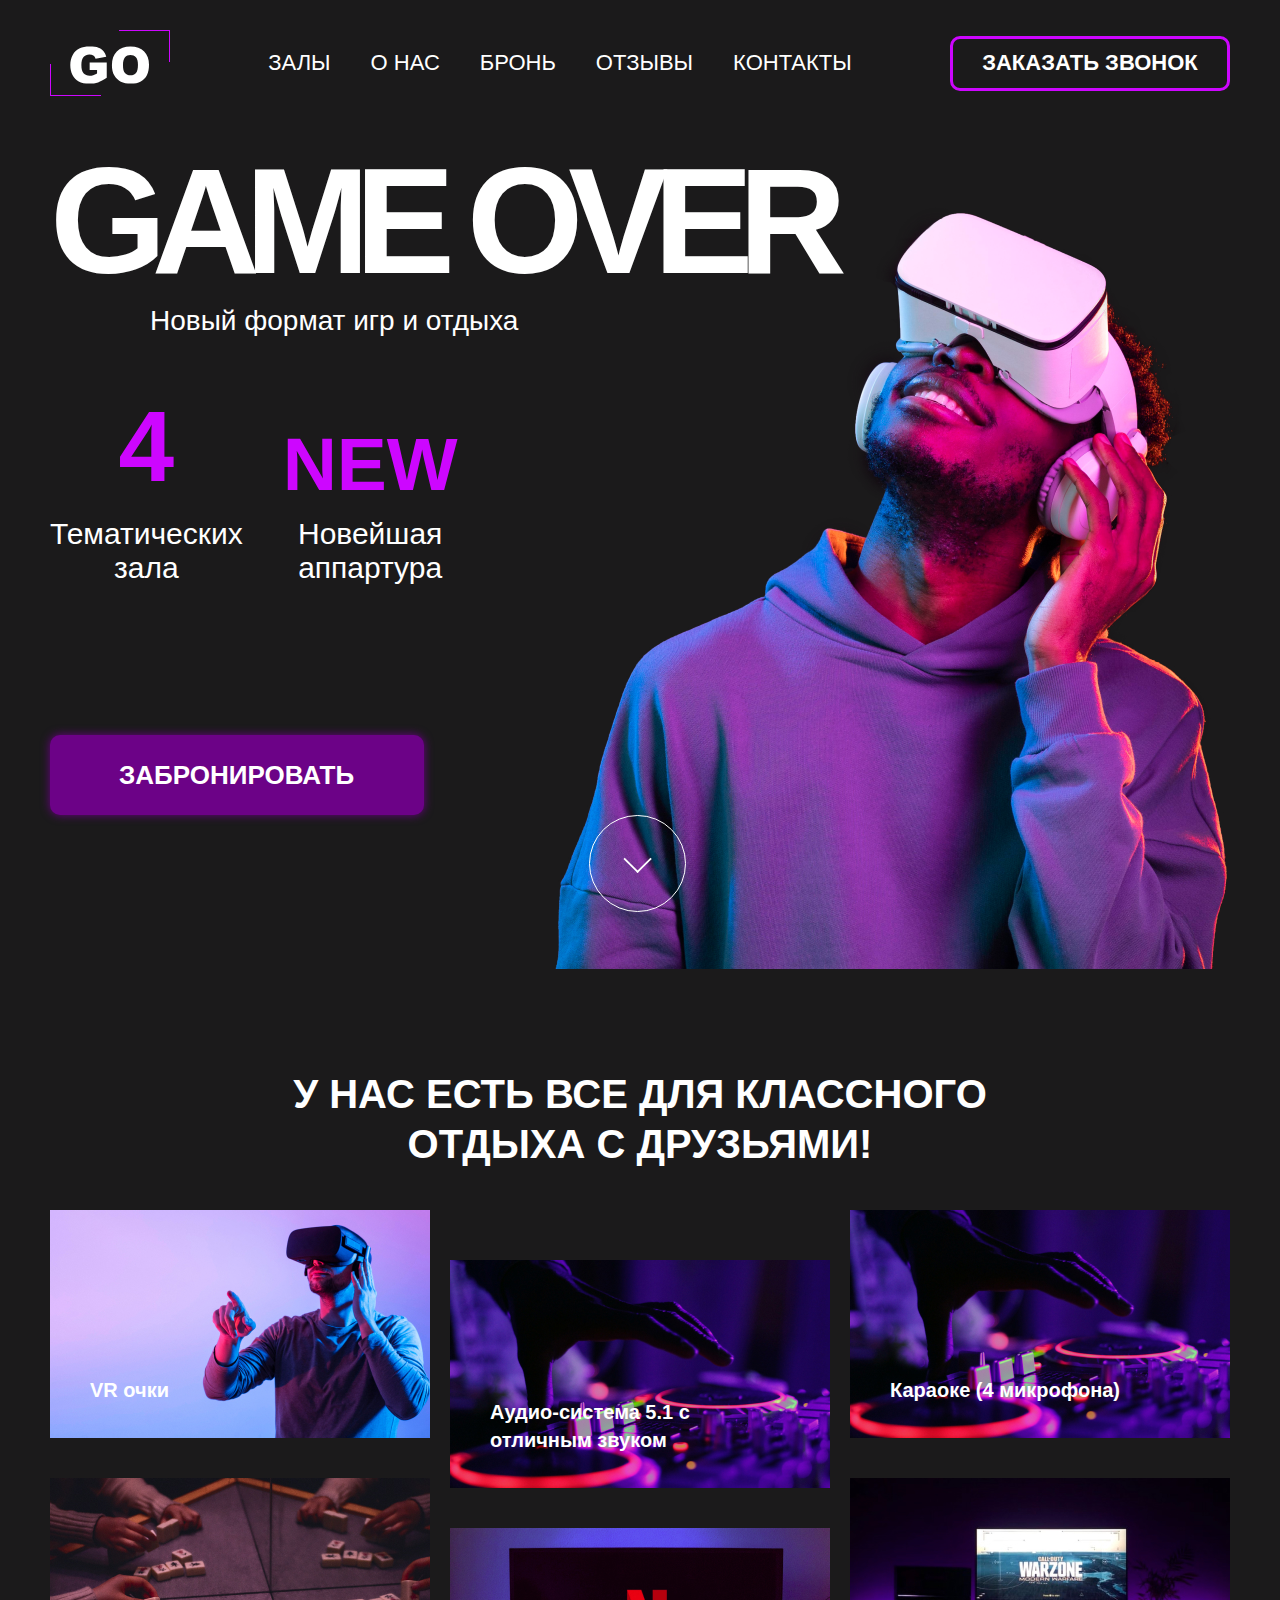
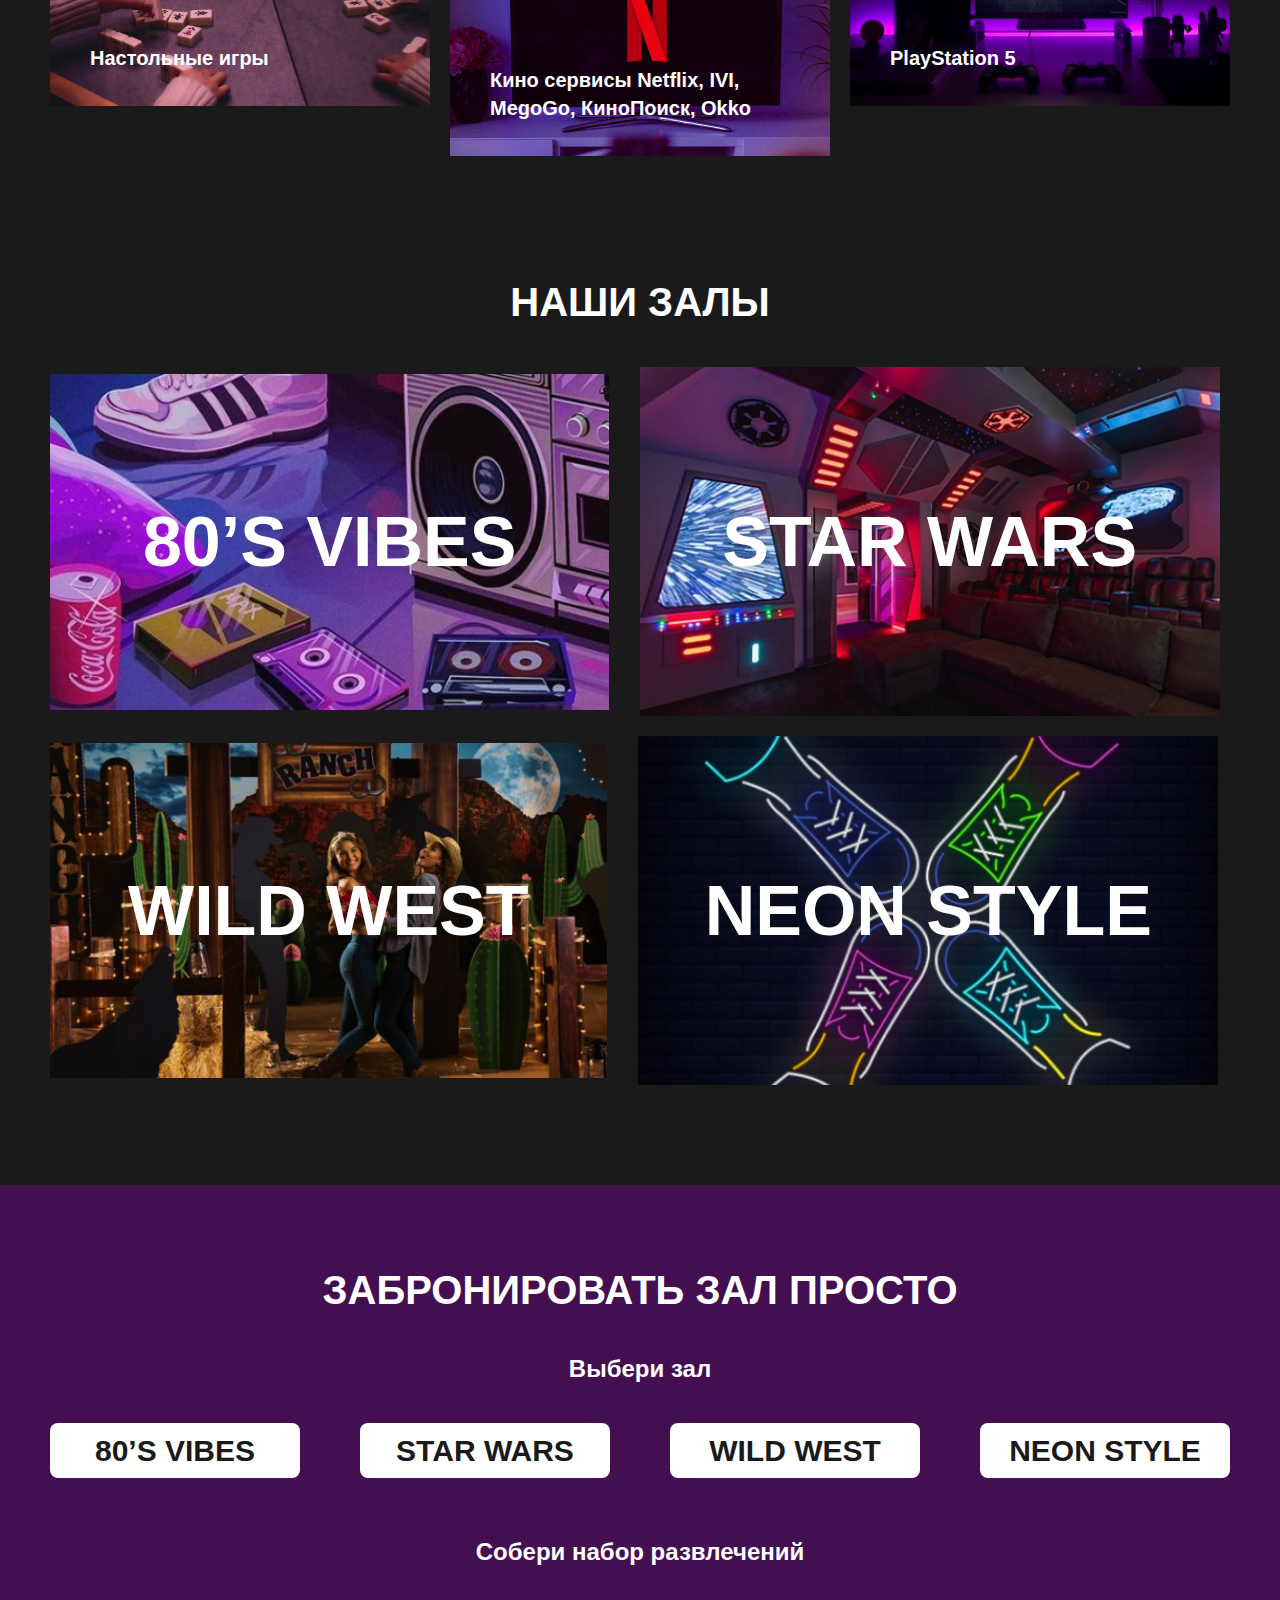
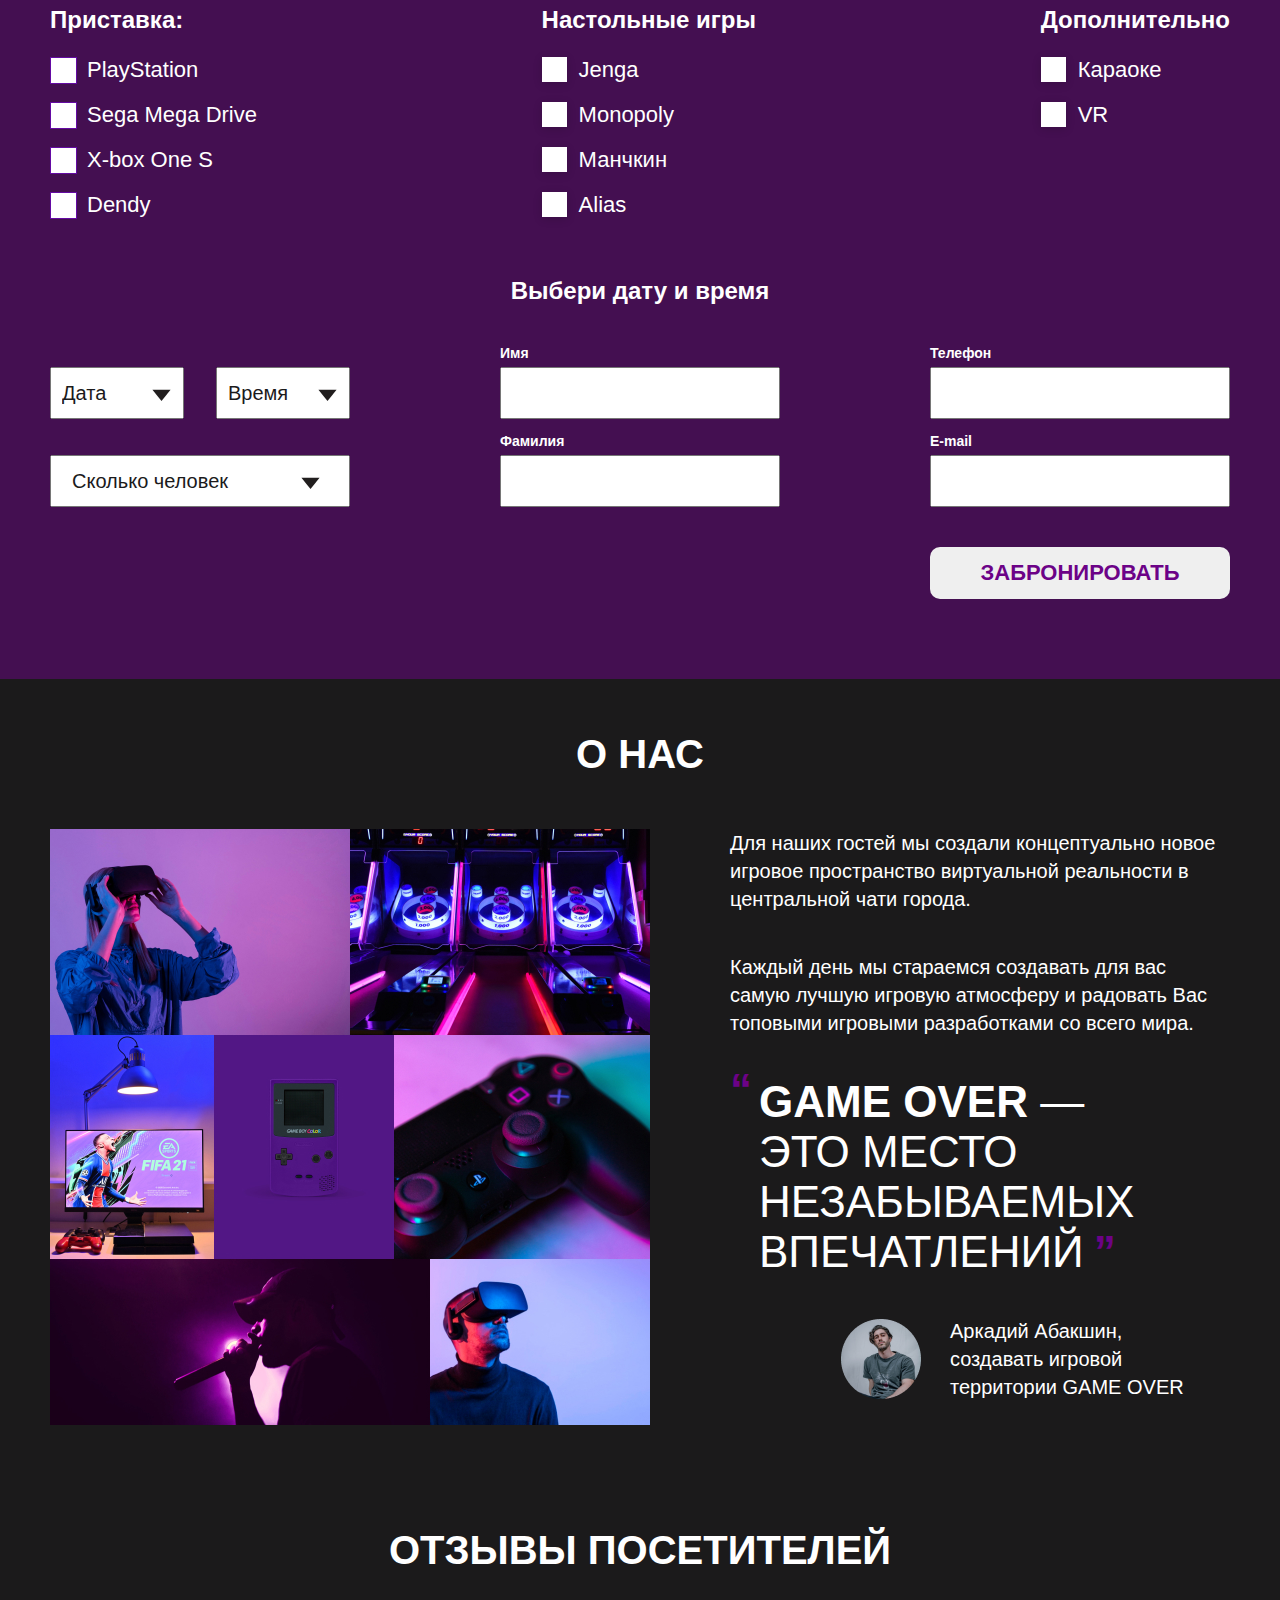
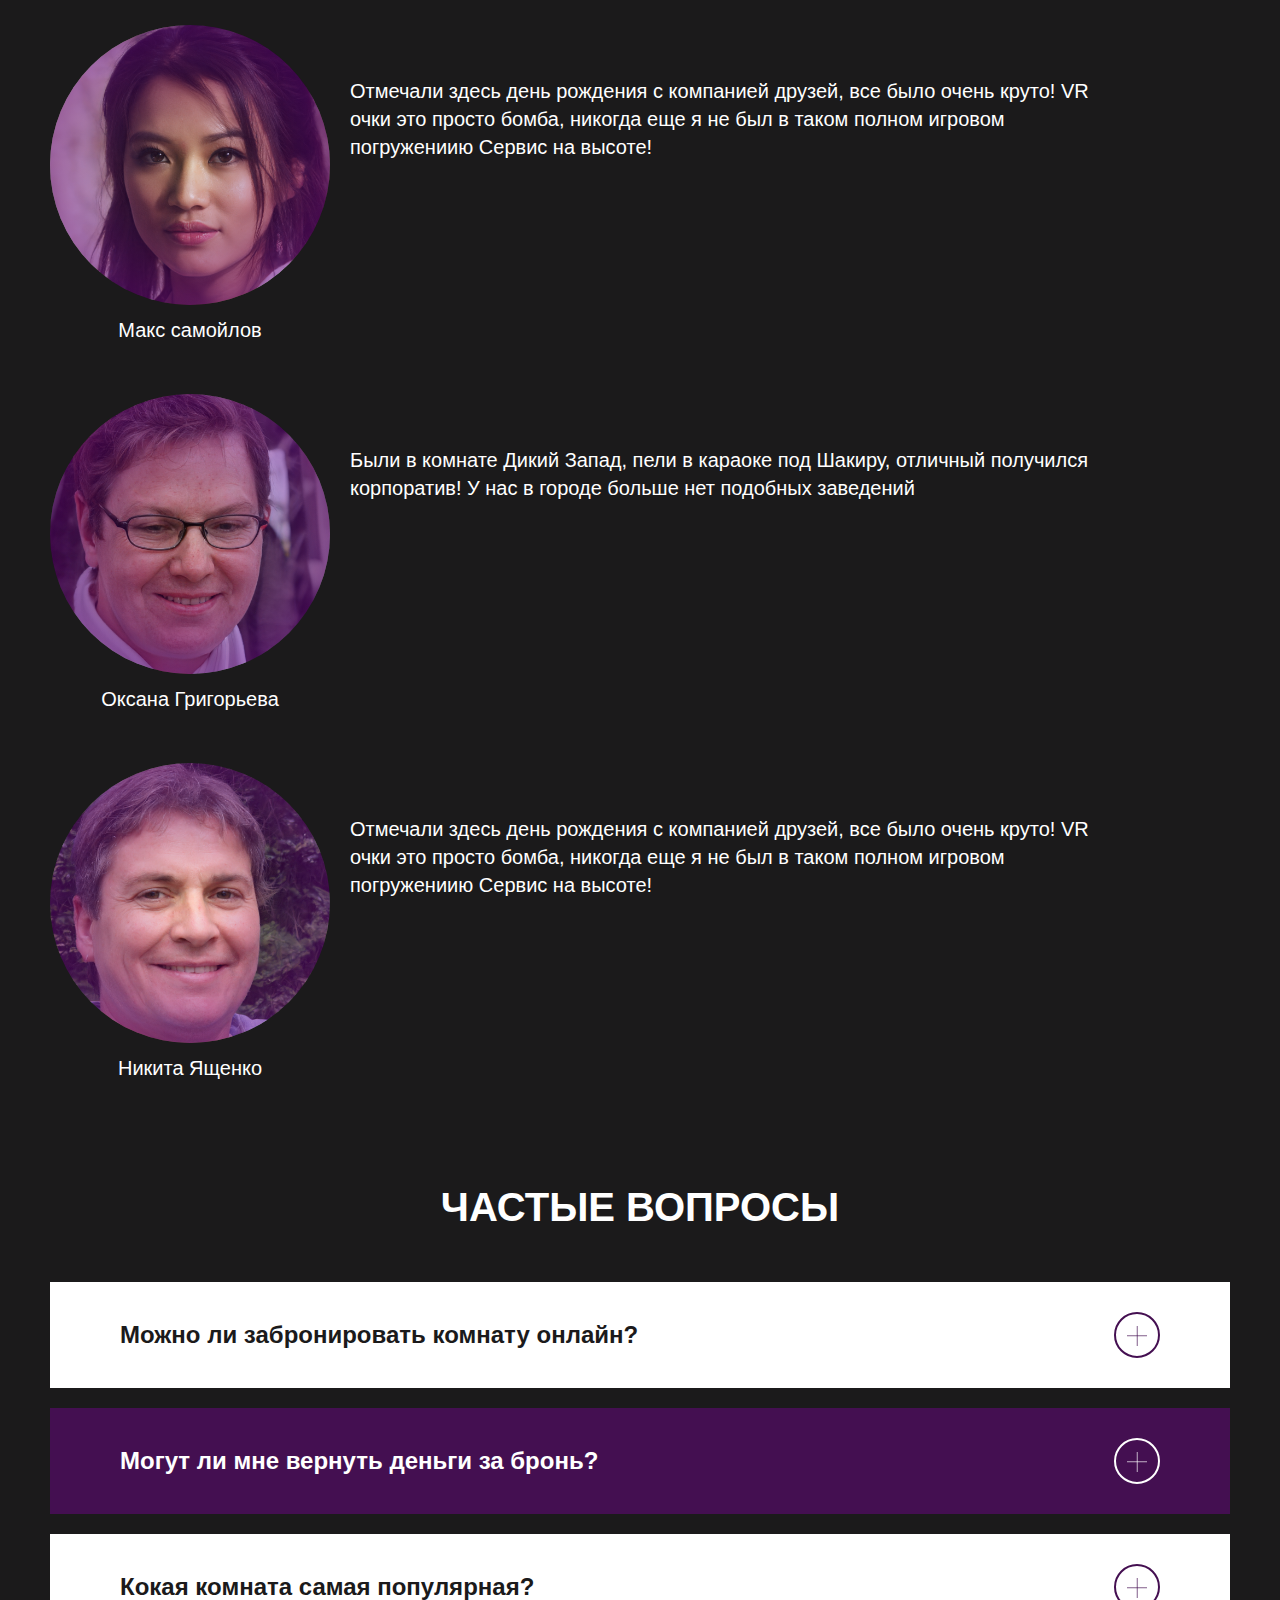
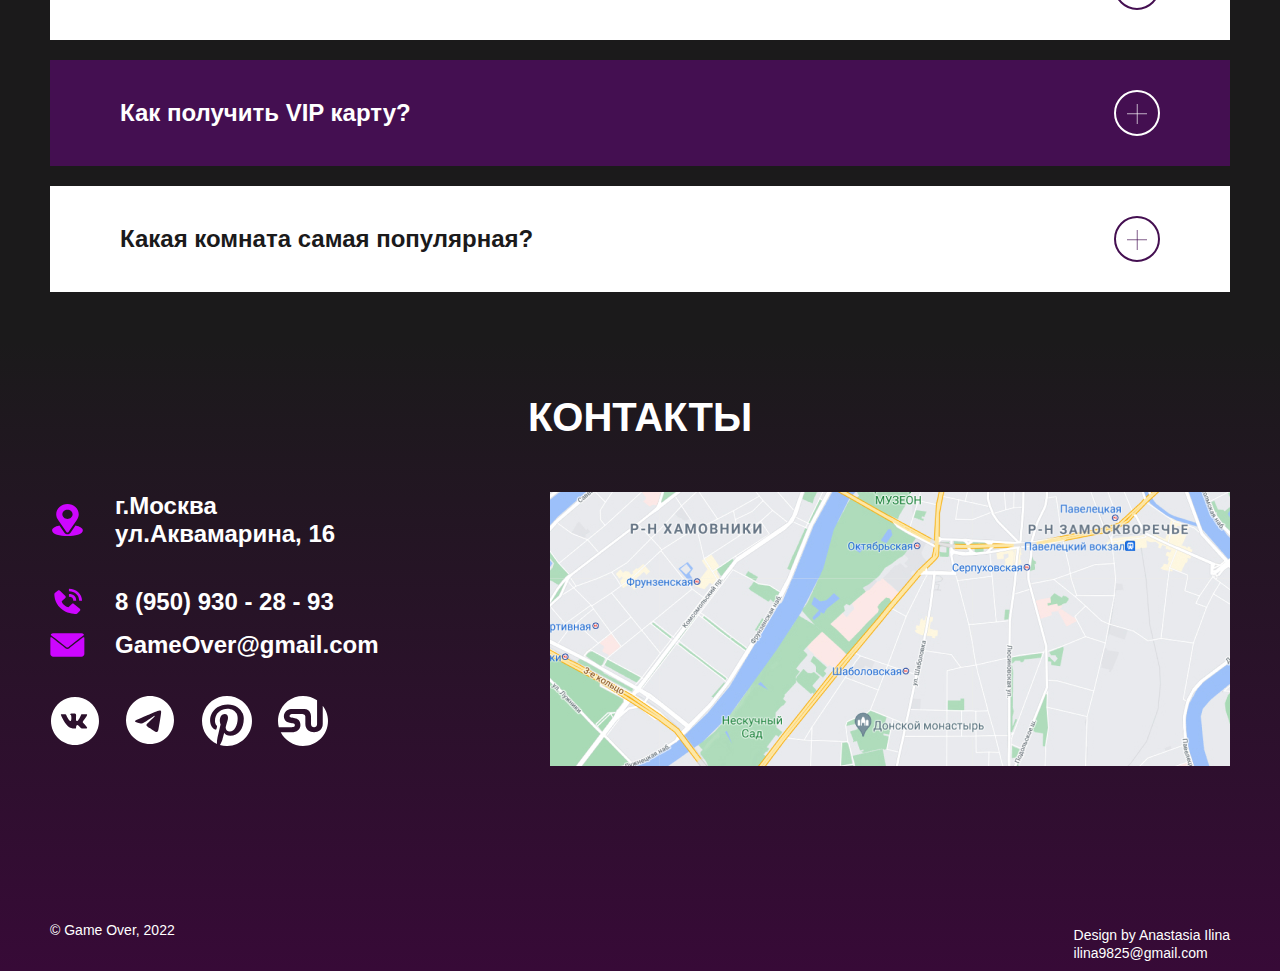
==== index.html @ f55552f2 "Добавил эффекты картинок и ссылок в футере" ====
<!DOCTYPE html>
<html lang="ru">

<head>
    <meta charset="UTF-8">
    <meta http-equiv="X-UA-Compatible" content="IE=edge">
    <meta name="viewport" content="width=device-width, initial-scale=1.0">
    <link rel="icon" type="image/svg+xml" href="assets/img/icon.svg">
    <link rel="stylesheet" href="index.css">
    <title>Проект GO</title>
</head>

<body>

    <header class="header">
        <div class="container">
            <div class="header__row">
                <a class="logo" href="/">
                    <img class="logo__img" src="assets/img/logo.svg" alt="Логотип" width="120" height="66">
                </a>
                <nav class="nav">
                    <ul class="nav__list">
                        <li class="nav__item">
                            <a class="nav__link" href="#zali">
                                <span class="nav__colored" data-content="Залы" aria-hidden="true"></span>Залы
                            </a>
                        </li>
                        <li class="nav__item">
                            <a class="nav__link" href="#about">
                                <span class="nav__colored" data-content="О нас" aria-hidden="true"></span>О нас</a>
                        </li>
                        <li class="nav__item">
                            <a class="nav__link" href="#reserve">Бронь</a>
                        </li>
                        <li class="nav__item">
                            <a class="nav__link" href="#reviews">Отзывы</a>
                        </li>
                        <li class="nav__item">
                            <a class="nav__link" href="#contacts">Контакты</a>
                        </li>
                    </ul>
                </nav>
                <button class="btn callback-btn">Заказать звонок</button>
            </div>


        </div>
    </header>

    <main class="main">
        <section class="section">
            <div class="container">
                <div class="banner">
                    <h1 class="banner__title">
                        Game over
                    </h1>
                    <p class="banner__subtitle">
                        Новый формат игр и отдыха
                    </p>
                    <div class="banner-info">
                        <ul class="banner-info__list">
                            <li class="banner-info__item">
                                <p class="banner-info__text banner-info__text_number">
                                    4
                                </p>
                                <p class="banner-info__text">
                                    Тематических зала
                                </p>
                            </li>
                            <li class="banner-info__item">
                                <p class="banner-info__text banner-info__text_styled">
                                    new
                                </p>
                                <p class="banner-info__text">
                                    Новейшая аппартура
                                </p>
                            </li>
                        </ul>
                        <a href="#reserve" class="banner-link">
                                Забронировать
                            </a>
                    </div>
                    <a href="#features" class="banner__down-link">
                        <svg class="arrow" width="97" height="97">
                                <use href="#arrow"></use>
                            </svg>
                    </a>
                </div>
            </div>
        </section>
        <section class="section features" id="features">
            <div class="container">
                <h2 class="section__title features_title">У нас есть все для классного<br> отдыха с друзьями!</h2>
                <ul class="features__list">
                    <li class="features__item features__item_vr">
                        <span class="features__text">VR очки</span>
                    </li>
                    <li class="features__item features__item_audio">
                        <span class="features__text">Аудио-система 5.1 с отличным звуком</span>
                    </li>
                    <li class="features__item features__item_songs">
                        <span class="features__text">Караоке (4 микрофона)</span>
                    </li>
                    <li class="features__item features__item_tablegames">
                        <span class="features__text">Настольные игры</span>
                    </li>
                    <li class="features__item features__item_cinema">
                        <span class="features__text">Кино сервисы Netflix, IVI, MegoGo, КиноПоиск, Okko</span>
                    </li>
                    <li class="features__item features__item_ps">
                        <span class="features__text">PlayStation 5</span>
                    </li>
                </ul>

            </div>


        </section>

        <section class="section section_zali zali" id="zali">
            <div class="container">
                <h2 class="section__title section__title_zali">Наши залы</h2>

                <ol class="rooms-list">
                    <li class="rooms-list__item rooms-list__item_vibes">
                        <a href="vibes.html" class="rooms-list__link">80’s vibes</a>
                    </li>
                    <li class="rooms-list__item rooms-list__item_star-wars">
                        <a href="starwars.html" class="rooms-list__link">Star wars</a>
                    </li>
                    <li class="rooms-list__item rooms-list__item_wild-west">
                        <a href="wildwest.html" class="rooms-list__link">Wild west</a>
                    </li>
                    <li class="rooms-list__item rooms-list__item_neon">
                        <a href="neon.html" class="rooms-list__link">Neon style</a>
                    </li>
                </ol>
            </div>




        </section>

        <section class="section section_reserve reserve" id="reserve">
            <div class="container">
                <div>
                    <h2 class="section__title reserve_title">Забронировать зал просто</h2>

                    <form class="reserve__form" action="https://jsonplaceholder.typicode.com/posts" id="reserve-form" method="post">
                        <fieldset class="reserve__fieldset rooms">
                            <legend class="reserve__legend reserve__legend_center">Выбери зал</legend>

                            <input id="vibes" class="radio rooms__radio rooms__radio_custom" type="radio" name="zal" value="80’s vibes">
                            <label for="vibes" class="rooms__label" tabindex="0">80’s vibes</label>

                            <input id="star-wars" class="rooms__radio rooms__radio_custom" type="radio" name="zal" value="Star wars">
                            <label for="star-wars" class="rooms__label" tabindex="0">Star wars</label>

                            <input id="wild-west" class="rooms__radio rooms__radio_custom" type="radio" name="zal" value="Wild west">
                            <label for="wild-west" class="rooms__label" tabindex="0">Wild west</label>


                            <input id="neon-style" class="rooms__radio rooms__radio_custom" type="radio" name="zal" value="Neon style">
                            <label for="neon-style" class="rooms__label" tabindex="0">Neon Style</label>

                        </fieldset>
                        <fieldset class="reserve__fieldset collect">
                            <legend class="reserve__legend reserve__legend_center">Собери набор развлечений</legend>
                            <fieldset class="collect__fieldset reserve__fieldset_console console">
                                <legend class="reserve__legend entertainment__legend">Приставка:</legend>
                                <label class="console__label">
                                        <input class="console__radio console__radio_custom" type="radio" name="pristavka" value="PlayStation" tabindex="0">
                                        PlayStation
                                    </label>
                                <label class="console__label">
                                        <input class="console__radio console__radio_custom" type="radio" name="pristavka" value="Sega" tabindex="0">
                                        Sega Mega Drive
                                    </label>
                                <label class="console__label">
                                        <input class="console__radio console__radio_custom" type="radio" name="pristavka" value="X-box" tabindex="0">
                                        X-box One S
                                    </label>
                                <label class="console__label">
                                        <input class="console__radio console__radio_custom" type="radio" name="pristavka" value="Dendy" tabindex="0">
                                        Dendy
                                    </label>
                            </fieldset>

                            <fieldset class="collect__fieldset reserve__fieldset_tablegame tablegame">
                                <legend class="reserve__legend tablegame__legend">Настольные игры</legend>
                                <label class="tablegame__label">
                                        <input class="tablegame__checkbox tableGame__checkbox_custom" type="checkbox" name="tableGame" value="Jenga">
                                        Jenga
                                    </label>
                                <label class="tablegame__label">
                                        <input class="tablegame__checkbox tableGame__checkbox_custom" type="checkbox" name="tableGame" value="Monopoly">
                                        Monopoly
                                    </label>
                                <label class="tablegame__label">
                                        <input class="tablegame__checkbox tableGame__checkbox_custom" type="checkbox" name="tableGame" value="Manchkin">
                                        Манчкин
                                    </label>
                                <label class="tablegame__label">
                                        <input class="tablegame__checkbox tableGame__checkbox_custom" type="checkbox" name="tableGame" value="Alias">
                                        Alias
                                    </label>
                            </fieldset>

                            <fieldset class="collect__fieldset reserve__fieldset_additionally">
                                <legend class="reserve__legend additionally__legend">Дополнительно</legend>
                                <label class="additionally__label">
                                        <input class="additionally__checkbox additionally__checkbox_custom" type="checkbox" name="additional" value="karaoke">
                                        Караоке
                                    </label>
                                <label class="additionally__label">
                                        <input class="additionally__checkbox additionally__checkbox_custom" type="checkbox" name="additional" value="vr">
                                        VR
                                    </label>

                            </fieldset>
                        </fieldset>
                        <fieldset class="reserve__fieldset time">
                            <legend class="reserve__legend reserve__legend_center">Выбери дату и время</legend>
                            <div class="time__block time__block_date">
                                <div class="row-group">
                                    <input placeholder="Дата" class="time__input time__input_date" type="text" onfocus="(this.type='date')" onblur="(this.type='text')" required name="date" />
                                    <input placeholder="Время" class="time__input time__input_date" type="text" onfocus="(this.type='time')" onblur="(this.type='text')" required name="time">
                                </div>
                                <input class="time__input time__input_persons" placeholder="Сколько человек" type="text" onfocus="(this.type='number')" onblur="(this.type='text')" required name="members">

                            </div>
                            <div class="time__block time__block_info">
                                <div class="group">
                                    <label for="name" class="time__label time__label_name">Имя</label>
                                    <input id="name" class="time__input time__input_name" type="text" required name="firstname">
                                </div>
                                <div class="group">

                                    <label for="lastname" class="time__label time__label_lastname">Фамилия</label>
                                    <input id="lastname" class="time__input time__input_lastname" type="text" required name="lastname">

                                </div>
                            </div>
                            <div class="time__block time__block_contacts">
                                <div class="group">
                                    <label for="phone" class="time__label time__label_phone-number">Телефон</label>
                                    <input id="phone" class="time__input time__input_phone-number" type="tel" required name="phone">
                                </div>
                                <div class="group">
                                    <label for="mail" class="time__label time__label_mail">E-mail</label>
                                    <input id="mail" class="time__input time__input_mail" type="email" name="mail">

                                </div>

                            </div>



                        </fieldset>
                    </form>
                    <div class="reserve__btn-row">
                        <button class="reserve__btn" type="submit" form="reserve-form">Забронировать</button>
                    </div>


                </div>
            </div>

        </section>

        <section class="section" id="about">
            <div class="container">
                <h2 class="section__title">О нас</h2>
                <div class="about about_row">
                    <img class="about__img" src="assets/img/about-us_picture.jpg" alt="Изображение наших залов">

                    <div class="about__info">
                        <p class="about__description">
                            Для наших гостей мы создали концептуально новое игровое пространство виртуальной реальности в центральной чати города.
                        </p>
                        <p class="about__description">
                            Каждый день мы стараемся создавать для вас самую лучшую игровую атмосферу и радовать Вас топовыми игровыми разработками со всего мира.
                        </p>

                        <blockquote class="blockquote">
                            <p>
                                <q class="quote"><b>Game Over</b> &mdash; <br>это место незабываемых впечатлений</q>
                            </p>
                            <div class="owner">
                                <img src="assets/img/user.png" alt="" class="owner-img" width="80" height="80">
                                <cite>Аркадий Абакшин, <br>создавать игровой территории GAME OVER</cite>
                            </div>
                        </blockquote>
                    </div>
                </div>
            </div>


        </section>

        <section class="section" id="reviews">
            <div class="container">
                <h2 class="section__title">Отзывы посетителей</h2>
                <div class="reviews">
                    <ul class="reviews__list">
                        <li class="reviews__item">
                            <figure class="avatar">
                                <div class="avatar__gradient">
                                    <img class="avatar__img" src="assets/img/user-avatar_01.jpg" alt="Фото посетителя">
                                </div>

                                <figcaption class="avatar__description">Макс самойлов</figcaption>
                            </figure>
                            <p class="reviews__text">
                                Отмечали здесь день рождения с компанией друзей, все было очень круто! VR очки это просто бомба, никогда еще я не был в таком полном игровом погружениию Сервис на высоте!
                            </p>
                        </li>
                        <li class="reviews__item">
                            <figure class="avatar">
                                <div class="avatar__gradient">
                                    <img class="avatar__img" src="assets/img/user-avatar_02.jpg" alt="Фото посетителя">

                                </div>
                                <figcaption class="avatar__description">Оксана Григорьева</figcaption>
                            </figure>
                            <p class="reviews__text">
                                Были в комнате Дикий Запад, пели в караоке под Шакиру, отличный получился корпоратив! У нас в городе больше нет подобных заведений
                            </p>
                        </li>
                        <li class="reviews__item">
                            <figure class="avatar">
                                <div class="avatar__gradient">
                                    <img class="avatar__img" src="assets/img/user-avatar_03.jpg" alt="Фото посетителя">

                                </div>
                                <figcaption class="avatar__description">Никита Ященко</figcaption>
                            </figure>
                            <p class="reviews__text">
                                Отмечали здесь день рождения с компанией друзей, все было очень круто! VR очки это просто бомба, никогда еще я не был в таком полном игровом погружениию Сервис на высоте!
                            </p>
                        </li>

                    </ul>
                </div>
            </div>


        </section>

        <section class="section">
            <div class="container">
                <h2 class="section__title">Частые вопросы</h2>

                <ul class="questions">
                    <li class="questions__item">
                        Можно ли забронировать комнату онлайн?
                    </li>
                    <li class="questions__item">
                        Могут ли мне вернуть деньги за бронь?
                    </li>
                    <li class="questions__item">
                        Кокая комната самая популярная?
                    </li>
                    <li class="questions__item">
                        Как получить VIP карту?
                    </li>
                    <li class="questions__item">
                        Какая комната самая популярная?
                    </li>
                </ul>
            </div>


        </section>

    </main>
    <footer class="footer" id="contacts">
        <section class="section contacts">
            <div class="container">
                <h2 class="section__title">Контакты</h2>
                <div class="contacts__wrapper">
                    <div class="contacts__block">
                        <ul class="footer-list">

                            <li class="footer-list__item address">
                                <svg class="footer__icon" width="35" height="32">
                                        <use href="#map-icon"></use>
                                    </svg>
                                <span class="address__text">г.Москва <br> ул.Аквамарина, 16</span>
                            </li>

                            <li class="footer-list__item phone">
                                <a href="tel:+79509302893" class="phone__link">
                                    <svg class="footer__icon" width="35" height="32">
                                            <use href="#phone-icon"></use>
                                        </svg>
                                    <span class="phone__number">8 (950) 930 - 28 - 93</span>
                                </a>
                            </li>
                            <li class="footer-list__item mail">
                                <a href="mailto:GameOver@gmail.com" class="mail__link">
                                    <svg class="footer__icon" width="35" height="32">
                                            <use href="#mail-icon"></use>
                                        </svg>
                                    <span class="mail__address">GameOver@gmail.com</span>
                                </a>
                            </li>
                        </ul>
                        <div class="social">
                            <ul class="social-list">
                                <li class="social-list__item">
                                    <a class="social__link" href="https://vk.com/">
                                        <svg class="social__icon social__icon_vk" width="50" height="50">
                                                <use href="#vk"></use>
                                            </svg>
                                    </a>
                                </li>
                                <li class="social-list__item">
                                    <a class="social__link" href="https://telegram.org">
                                        <svg class="social__icon social__icon_telegram" width="50" height="50">
                                                <use href="#telegram"></use>
                                            </svg>
                                    </a>
                                </li>
                                <li class="social-list__item">
                                    <a class="social__link" href="#">
                                        <svg class="social__icon social__icon_pritrest" width="50" height="50">
                                                <use href="#printrest"></use>
                                            </svg>
                                    </a>
                                </li>
                                <li class="social-list__item">
                                    <a class="social__link" href="#">
                                        <svg class="social__icon social__icon_su" width="50" height="50">
                                                <use href="#su"></use>
                                            </svg>
                                    </a>
                                </li>
                            </ul>
                        </div>
                    </div>
                    <div class="contacts__block map">
                        <img class="map__img" src="assets/img/map.jpg" alt="Карта с адресом">
                    </div>
                </div>
                <div class="footer__copyright copyright">
                    <span class="copyright__text">
                            © Game Over, 2022
                        </span>
                    <div class="copyright__author">
                        <a href="#" class="copyright__text copyright__text_name">Design by Anastasia Ilina</a>
                        <p class="copyright__text copyright__text_mail">ilina9825@gmail.com</p>
                    </div>
                </div>

            </div>

        </section>
    </footer>



    <svg class="hidden">
        <symbol id="map-icon" viewBox="0 0 35 32">
            <path d="M17.4815 0C11.338 0 6.21411 4.52938 6.21411 10.3125C6.21411 12.5126 6.93645 14.4745 8.32275 16.3129L16.6192 28.1616C17.0217 28.7376 17.9421 28.7365 18.3437 28.1616L26.6762 16.2726C28.0326 14.5175 28.7488 12.4567 28.7488 10.3125C28.7488 4.62619 23.6943 0 17.4815 0ZM17.4815 15C14.6576 15 12.3599 12.8971 12.3599 10.3125C12.3599 7.72794 14.6576 5.625 17.4815 5.625C20.3053 5.625 22.603 7.72794 22.603 10.3125C22.603 12.8971 20.3053 15 17.4815 15Z" fill="currentColor"/>
            <path d="M25.4891 21.5435L20.3313 28.9239C18.9962 30.829 15.9593 30.8228 14.6306 28.9257L9.46443 21.5454C4.91897 22.5073 2.11688 24.2693 2.11688 26.375C2.11688 30.0289 10.0333 32 17.4815 32C24.9297 32 32.846 30.0289 32.846 26.375C32.846 24.2678 30.0401 22.5048 25.4891 21.5435Z" fill="currentColor"/>
        </symbol>
        <symbol id="phone-icon" viewBox="0 0 35 32">
            <path d="M29.1358 14.6654H32.0494C32.0494 7.82541 26.4072 2.66675 18.9237 2.66675V5.33341C24.8412 5.33341 29.1358 9.25741 29.1358 14.6654Z" fill="currentColor"/>
            <path d="M18.9382 10.6667C22.0019 10.6667 23.3086 11.8627 23.3086 14.6667H26.2222C26.2222 10.3667 23.6364 7.99999 18.9382 7.99999V10.6667ZM23.9234 17.924C23.6435 17.6911 23.2756 17.5669 22.8975 17.5776C22.5194 17.5883 22.1607 17.7331 21.897 17.9813L18.4109 21.2627C17.5718 21.116 15.8848 20.6347 14.1483 19.0493C12.4118 17.4587 11.8859 15.9107 11.73 15.148L15.3123 11.956C15.5839 11.7148 15.7422 11.3864 15.7539 11.0403C15.7656 10.6941 15.6297 10.3574 15.3749 10.1013L9.9921 4.68399C9.73722 4.42714 9.38298 4.27133 9.00462 4.24967C8.62625 4.22801 8.25356 4.3422 7.9657 4.56799L4.80447 7.04933C4.55261 7.28068 4.40228 7.58859 4.382 7.91466C4.36015 8.24799 3.94351 16.144 10.6331 22.2693C16.469 27.6093 23.7792 28 25.7924 28C26.0867 28 26.2674 27.992 26.3154 27.9893C26.6716 27.9711 27.0079 27.8329 27.2594 27.6013L29.9691 24.7067C30.2159 24.4434 30.341 24.1024 30.3176 23.7561C30.2942 23.4098 30.1242 23.0855 29.8438 22.852L23.9234 17.924Z" fill="currentColor"/>
        </symbol>
        <symbol id="mail-icon" viewBox="0 0 36 32">
            <path d="M1.10021 5.94725C5.89873 9.66669 14.3187 16.2103 16.7934 18.2506C17.1256 18.526 17.4819 18.666 17.8518 18.666C18.221 18.666 18.5767 18.5273 18.9082 18.2533C21.385 16.2109 29.8049 9.66669 34.6035 5.94725C34.9023 5.71612 34.9478 5.30987 34.706 5.02731C34.1468 4.37437 33.3132 4 32.4197 4H3.28396C2.39056 4 1.55684 4.37438 0.997775 5.02738C0.755902 5.30988 0.80145 5.71612 1.10021 5.94725Z" fill="currentColor"/>
            <path d="M34.9108 7.96279C34.6526 7.85279 34.3489 7.89116 34.1341 8.05916C28.8126 12.188 22.0209 17.4804 19.8841 19.2427C18.6847 20.2336 17.0202 20.2336 15.8181 19.2414C13.5405 17.3632 5.91363 11.4289 1.56962 8.0591C1.35335 7.8911 1.04893 7.85404 0.792853 7.96273C0.535411 8.07216 0.370361 8.30785 0.370361 8.5676V25.3332C0.370361 26.804 1.67703 27.9999 3.28396 27.9999H32.4198C34.0267 27.9999 35.3333 26.804 35.3333 25.3332V8.5676C35.3333 8.30785 35.1683 8.07154 34.9108 7.96279Z" fill="currentColor"/>
        </symbol>
        <symbol id="vk" viewBox="0 0 50 50">
            <path d="M24.9999 1C11.7449 1 0.999878 11.745 0.999878 25C0.999878 38.255 11.7449 49 24.9999 49C38.2549 49 48.9999 38.255 48.9999 25C48.9999 11.745 38.2549 1 24.9999 1ZM34.2299 28.0775C34.2299 28.0775 36.3524 30.1725 36.8749 31.145C36.8899 31.165 36.8974 31.185 36.9024 31.195C37.1149 31.5525 37.1649 31.83 37.0599 32.0375C36.8849 32.3825 36.2849 32.5525 36.0799 32.5675H32.3299C32.0699 32.5675 31.5249 32.5 30.8649 32.045C30.3574 31.69 29.8574 31.1075 29.3699 30.54C28.6424 29.695 28.0124 28.965 27.3774 28.965C27.2967 28.9649 27.2166 28.9775 27.1399 29.0025C26.6599 29.1575 26.0449 29.8425 26.0449 31.6675C26.0449 32.2375 25.5949 32.565 25.2774 32.565H23.5599C22.9749 32.565 19.9274 32.36 17.2274 29.5125C13.9224 26.025 10.9474 19.03 10.9224 18.965C10.7349 18.5125 11.1224 18.27 11.5449 18.27H15.3324C15.8374 18.27 16.0024 18.5775 16.1174 18.85C16.2524 19.1675 16.7474 20.43 17.5599 21.85C18.8774 24.165 19.6849 25.105 20.3324 25.105C20.4538 25.1036 20.573 25.0727 20.6799 25.015C21.5249 24.545 21.3674 21.5325 21.3299 20.9075C21.3299 20.79 21.3274 19.56 20.8949 18.97C20.5849 18.5425 20.0574 18.38 19.7374 18.32C19.8669 18.1413 20.0375 17.9964 20.2349 17.8975C20.8149 17.6075 21.8599 17.565 22.8974 17.565H23.4749C24.5999 17.58 24.8899 17.6525 25.2974 17.755C26.1224 17.9525 26.1399 18.485 26.0674 20.3075C26.0449 20.825 26.0224 21.41 26.0224 22.1C26.0224 22.25 26.0149 22.41 26.0149 22.58C25.9899 23.5075 25.9599 24.56 26.6149 24.9925C26.7003 25.0461 26.799 25.0746 26.8999 25.075C27.1274 25.075 27.8124 25.075 29.6674 21.8925C30.2395 20.8681 30.7366 19.8037 31.1549 18.7075C31.1924 18.6425 31.3024 18.4425 31.4324 18.365C31.5283 18.3161 31.6347 18.2912 31.7424 18.2925H36.1949C36.6799 18.2925 37.0124 18.365 37.0749 18.5525C37.1849 18.85 37.0549 19.7575 35.0224 22.51L34.1149 23.7075C32.2724 26.1225 32.2724 26.245 34.2299 28.0775Z" fill="currentColor"/>
        </symbol>
        <symbol id="telegram" viewBox="0 0 50 50">
            <g clip-path="url(#clip0_2212_5)">
                <path d="M47.9999 24C47.9999 30.3652 45.4713 36.4697 40.9704 40.9706C36.4696 45.4714 30.3651 48 23.9999 48C17.6347 48 11.5302 45.4714 7.02932 40.9706C2.52844 36.4697 -0.00012207 30.3652 -0.00012207 24C-0.00012207 17.6348 2.52844 11.5303 7.02932 7.02944C11.5302 2.52856 17.6347 0 23.9999 0C30.3651 0 36.4696 2.52856 40.9704 7.02944C45.4713 11.5303 47.9999 17.6348 47.9999 24ZM24.8609 17.718C22.5269 18.69 17.8589 20.7 10.8629 23.748C9.72888 24.198 9.13188 24.642 9.07788 25.074C8.98788 25.803 9.90288 26.091 11.1479 26.484L11.6729 26.649C12.8969 27.048 14.5469 27.513 15.4019 27.531C16.1819 27.549 17.0489 27.231 18.0059 26.571C24.5429 22.158 27.9179 19.929 28.1279 19.881C28.2779 19.845 28.4879 19.803 28.6259 19.929C28.7669 20.052 28.7519 20.289 28.7369 20.352C28.6469 20.739 25.0559 24.075 23.1989 25.803C22.6199 26.343 22.2089 26.724 22.1249 26.811C21.9399 27 21.7519 27.1861 21.5609 27.369C20.4209 28.467 19.5689 29.289 21.6059 30.633C22.5869 31.281 23.3729 31.812 24.1559 32.346C25.0079 32.928 25.8599 33.507 26.9639 34.233C27.2429 34.413 27.5129 34.608 27.7739 34.794C28.7669 35.502 29.6639 36.138 30.7649 36.036C31.4069 35.976 32.0699 35.376 32.4059 33.576C33.2009 29.325 34.7639 20.118 35.1239 16.323C35.1458 16.0075 35.1328 15.6906 35.0849 15.378C35.0566 15.1258 34.9346 14.8934 34.7429 14.727C34.4699 14.5386 34.1445 14.4409 33.8129 14.448C32.9129 14.463 31.5239 14.946 24.8609 17.718Z" fill="currentColor"/>
                </g>
                <defs>
                <clipPath id="clip0_2212_5">
                <rect width="50" height="50" fill="currentColor"/>
                </clipPath>
                </defs>
        </symbol>
        <symbol id="printrest" viewBox="0 0 50 50">
            <g clip-path="url(#clip0_2212_8)">
                <path d="M25.0005 0C11.1947 0 -0.000152588 11.1936 -0.000152588 25.0006C-0.000152588 35.2378 6.15562 44.0314 14.9646 47.8981C14.8941 46.1526 14.9511 44.0558 15.3998 42.159C15.8806 40.1282 18.6165 28.5359 18.6165 28.5359C18.6165 28.5359 17.8178 26.9397 17.8178 24.5808C17.8178 20.8763 19.9652 18.1077 22.6383 18.1077C24.912 18.1077 26.0107 19.8154 26.0107 21.8609C26.0107 24.1468 24.5537 27.5635 23.8037 30.7327C23.1768 33.3859 25.1338 35.5481 27.7498 35.5481C32.4864 35.5481 35.6761 29.4647 35.6761 22.2558C35.6761 16.7782 31.9864 12.6769 25.2742 12.6769C17.6902 12.6769 12.9659 18.3321 12.9659 24.6487C12.9659 26.8282 13.6082 28.3635 14.6146 29.5513C15.0768 30.0981 15.1409 30.318 14.9736 30.9462C14.8537 31.4058 14.5781 32.5128 14.4646 32.9519C14.2986 33.5853 13.7857 33.8109 13.2127 33.5776C9.71972 32.1513 8.0928 28.3263 8.0928 24.0263C8.0928 16.9237 14.0819 8.40898 25.9601 8.40898C35.5056 8.40898 41.7877 15.316 41.7877 22.732C41.7877 32.5378 36.3351 39.8647 28.2979 39.8647C25.5998 39.8647 23.0607 38.4051 22.1909 36.7487C22.1909 36.7487 20.7396 42.5077 20.4325 43.6218C19.9024 45.5494 18.8646 47.4763 17.9159 48.9769C20.2162 49.6571 22.6024 50.0025 25.0011 50.0026C38.8063 50.0013 49.9998 38.8071 49.9998 25.0006C49.9998 11.1936 38.8063 0 25.0005 0Z" fill="currentColor"/>
                </g>
                <defs>
                <clipPath id="clip0_2212_8">
                <rect width="50" height="50" fill="currentColor"/>
                </clipPath>
                </defs>
        </symbol>
        <symbol id="su" viewBox="0 0 50 50">
            <g clip-path="url(#clip0_2212_10)">
                <path fill-rule="evenodd" clip-rule="evenodd" d="M44.7441 9.66919C48.1583 14.0494 50.0085 19.4463 49.9999 24.9999C49.9999 38.8051 38.805 49.9999 25.0006 49.9999C15.2871 49.9999 6.86597 44.4576 2.72751 36.3647H13.6237C18.816 36.3647 22.4429 33.566 22.4429 29.0923C22.4429 19.6108 11.5051 23.4737 11.5051 20.1089C11.5051 18.4878 12.8057 17.898 15.1858 17.898H22.7692C24.8711 17.898 27.3435 18.275 27.3435 20.5685V28.1243C27.3435 33.5955 31.6159 36.364 36.0441 36.364C40.548 36.364 44.7435 33.5955 44.7435 28.1243V9.66919H44.7441Z" fill="currentColor"/>
                <path fill-rule="evenodd" clip-rule="evenodd" d="M25.0005 2.43241e-05C30.0173 -0.00698868 34.919 1.50262 39.0626 4.33079V28.3013C39.0626 29.9628 37.7037 31.3224 36.0447 31.3224C34.3838 31.3224 33.0261 29.9628 33.0261 28.3013V21.1186C33.0261 15.3846 30.1242 12.9994 26.3447 12.9994H14.0441C9.59088 12.9994 5.89665 15.834 5.89665 20.3289C5.89665 22.6289 6.8819 25.9994 11.5415 26.8353C15.337 27.5186 16.8351 27.3199 16.8351 29.3506C16.8351 31.3224 14.6261 31.3224 11.7101 31.3224H0.808189C0.269676 29.2582 -0.0019826 27.1334 -0.000143311 25C-0.000143311 11.1981 11.196 2.43241e-05 25.0005 2.43241e-05Z" fill="currentColor"/>
                </g>
                <defs>
                <clipPath id="clip0_2212_10">
                <rect width="50" height="50" fill="currentColor"/>
                </clipPath>
                </defs>
        </symbol>
        <symbol id="arrow" viewBox="0 0 97 97" >
            <circle cx="48.5" cy="48.5" r="48" stroke="white"  />
            <rect x="34.4255" y="43.9162" width="1.82001" height="20.0201" transform="rotate(-44.9975 34.4255 43.9162)" fill="currentColor"/>
            <rect x="48.5807" y="58.0737" width="1.82001" height="20.0201" transform="rotate(-134.997 48.5807 58.0737)" fill="currentColor"/>

        </symbol>
    </svg>


</body>

</html>
---- index.css ----
@import './css/default.css';
@import './css/blocks/header.css';
@import './css/blocks/banner.css';
@import './css/blocks/features.css';
@import './css/blocks/rooms.css';
@import './css/blocks/reserve.css';
@import './css/blocks/about.css';
@import './css/blocks/reviews.css';
@import './css/blocks/faq.css';
@import './css/blocks/footer.css';
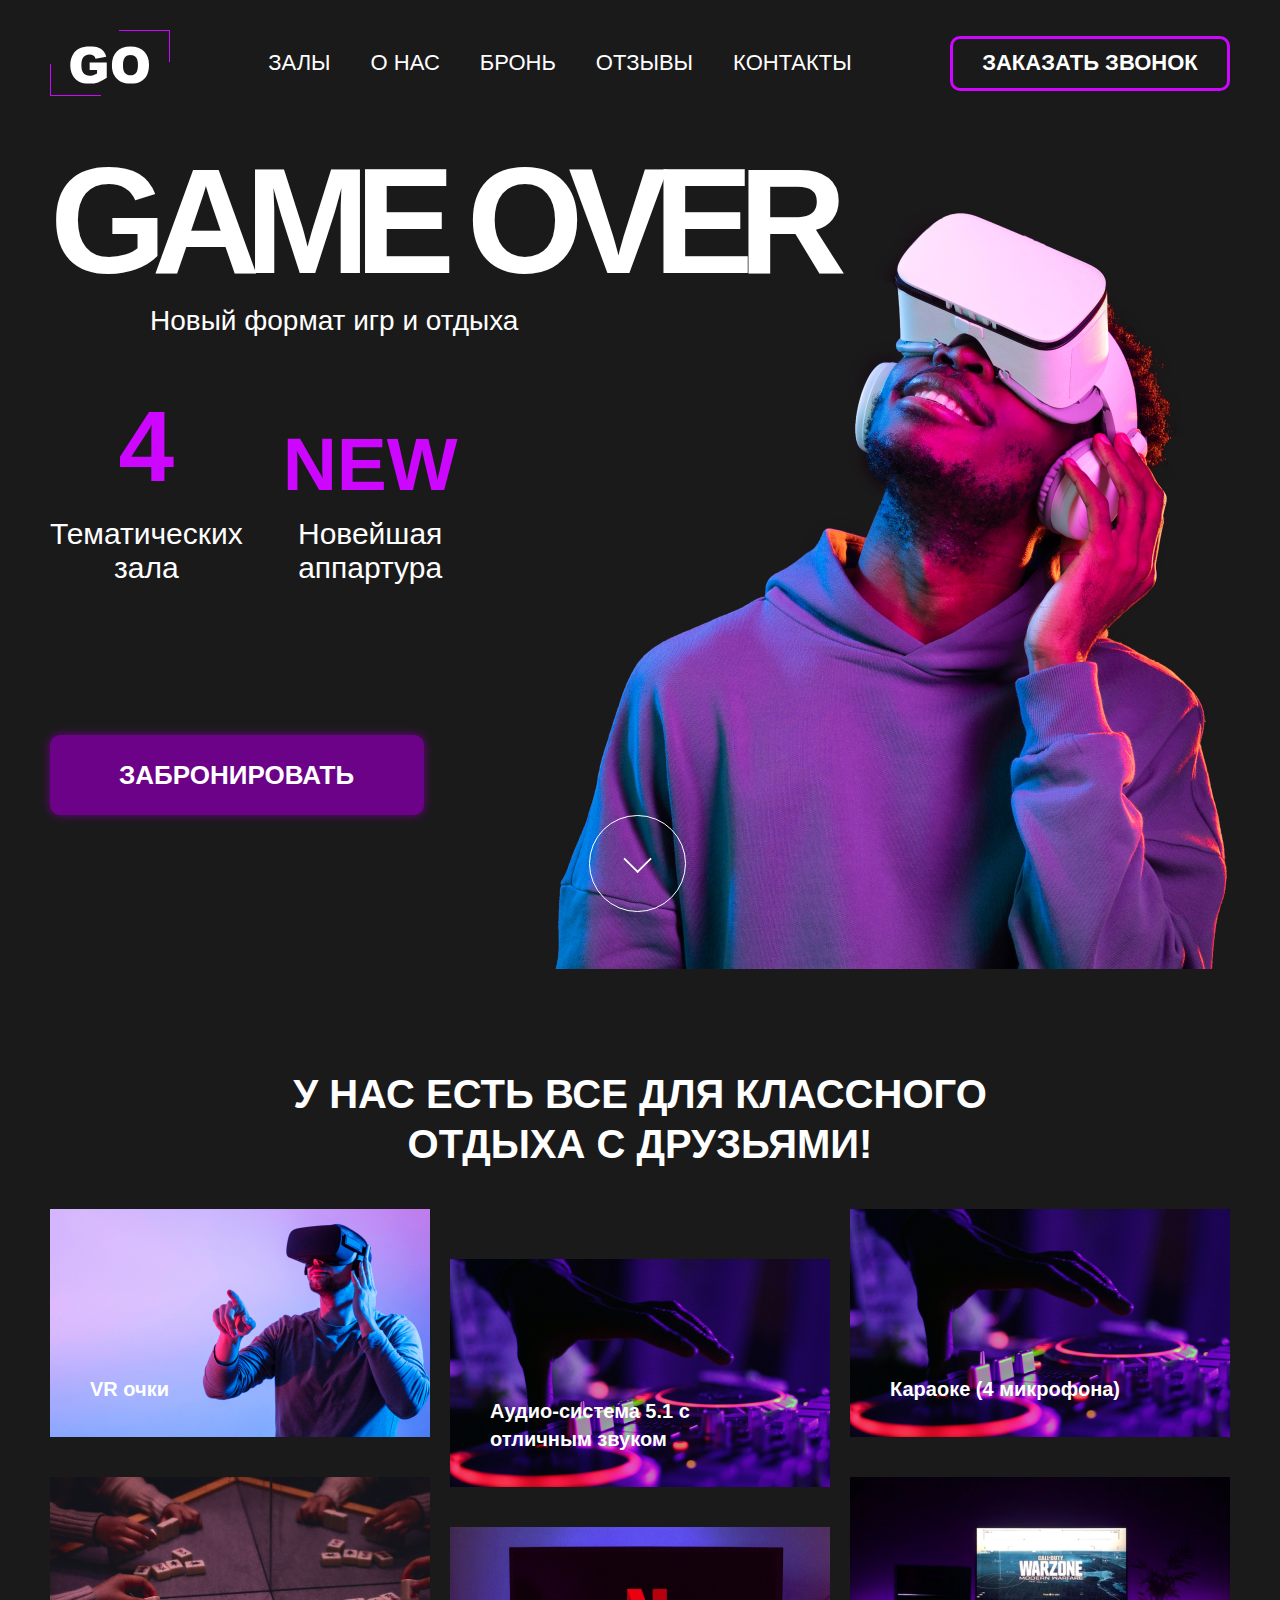
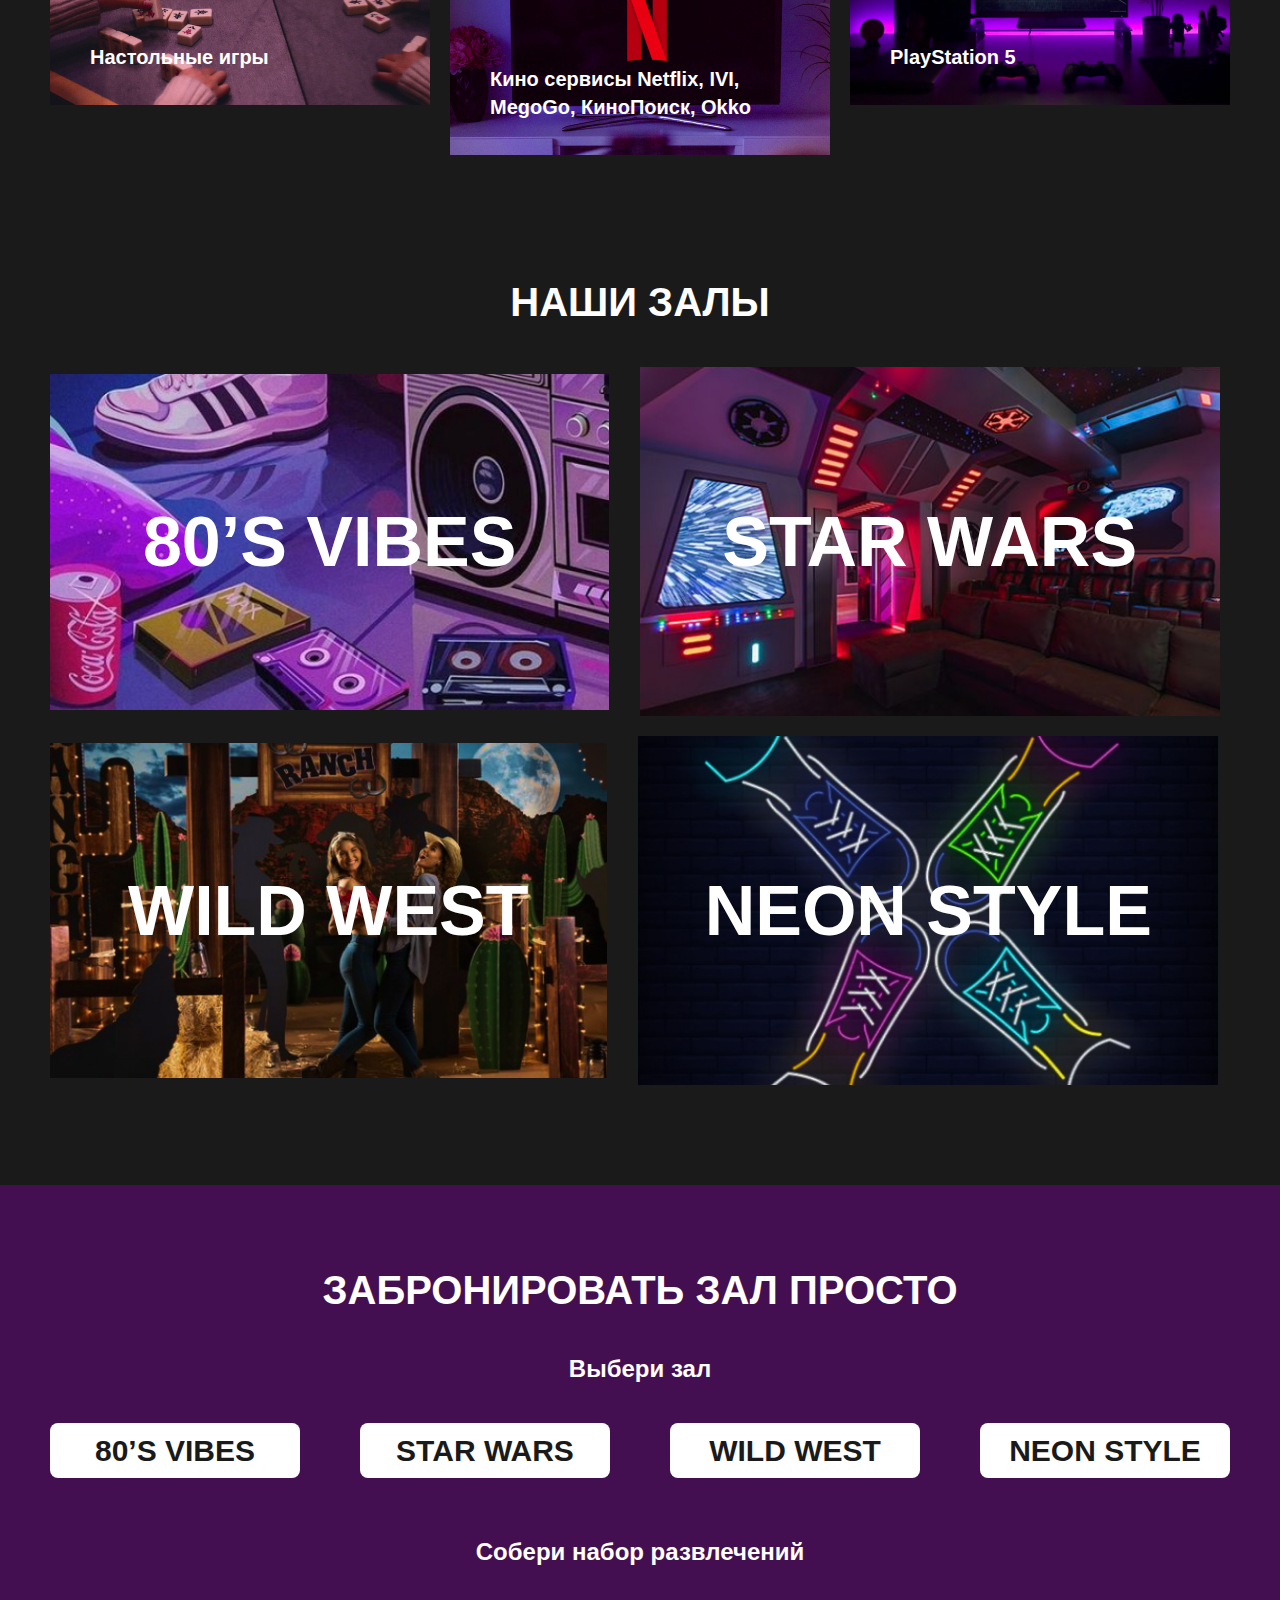
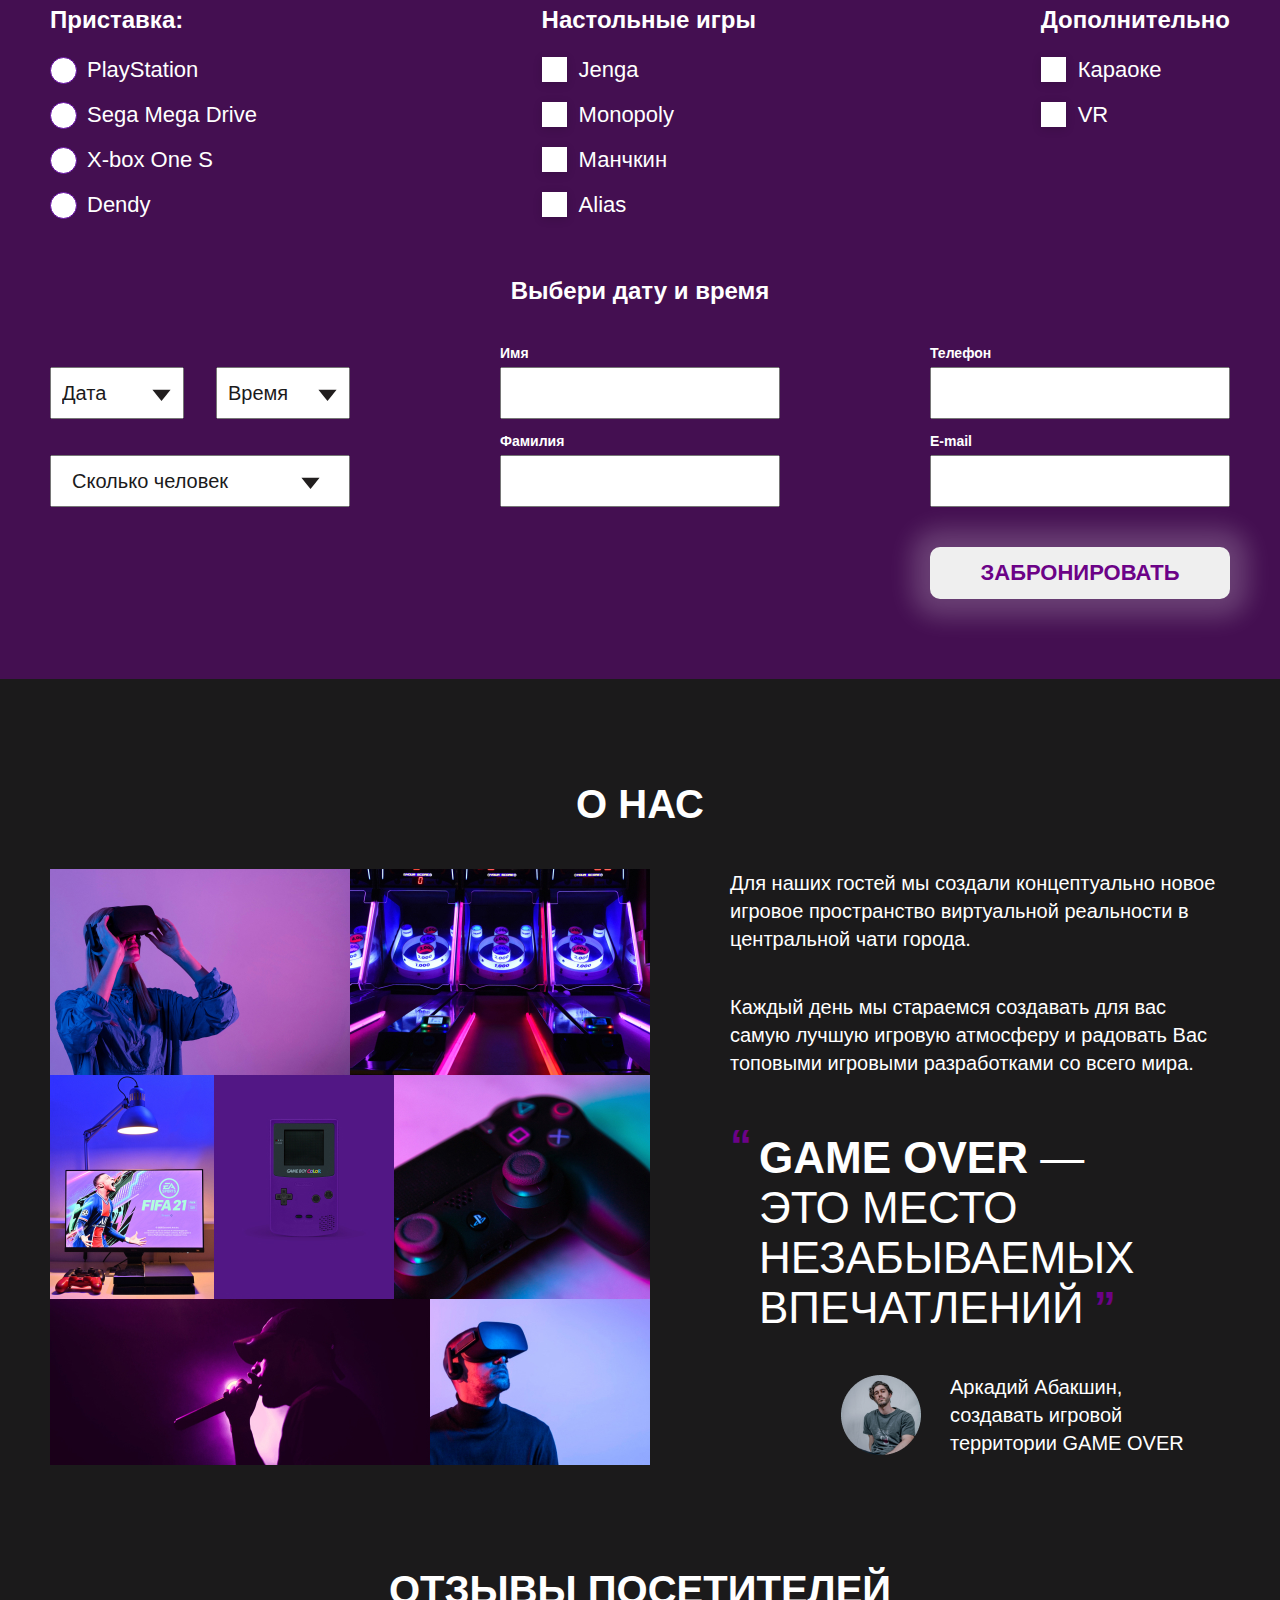
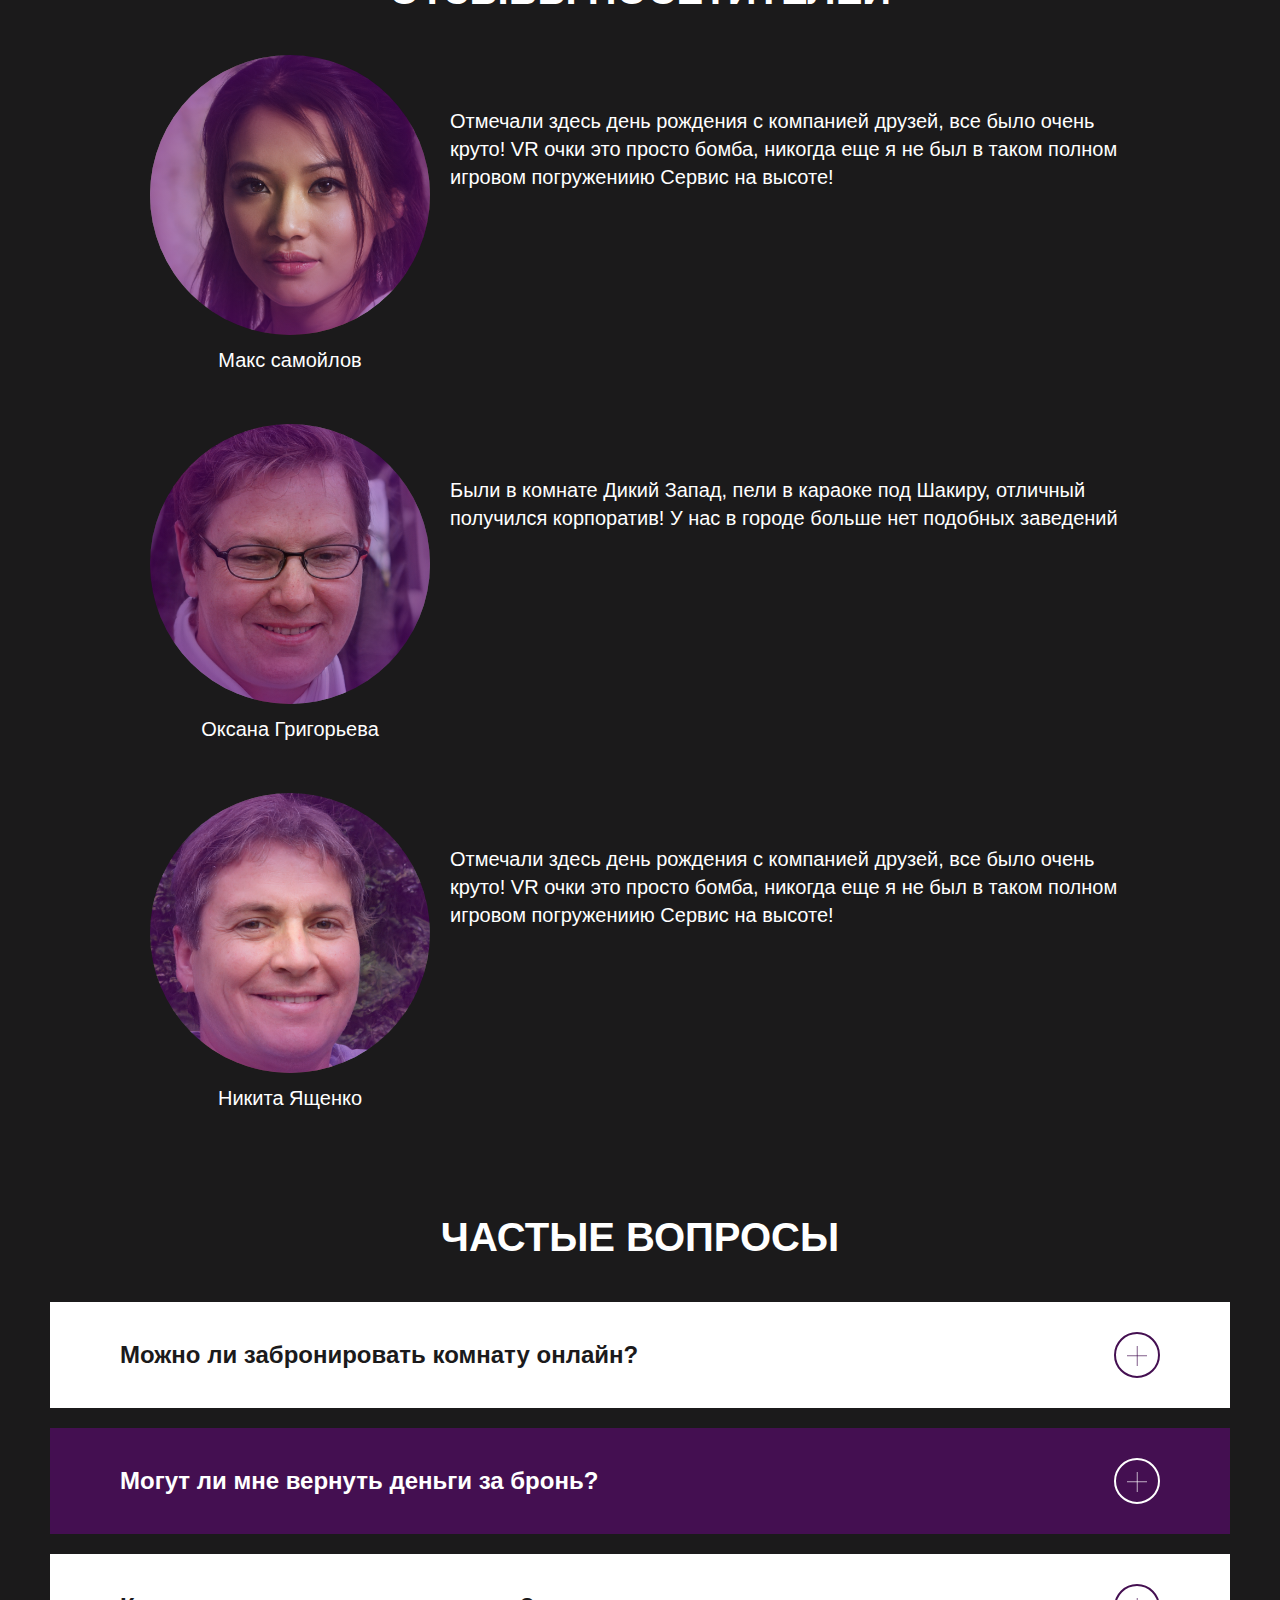
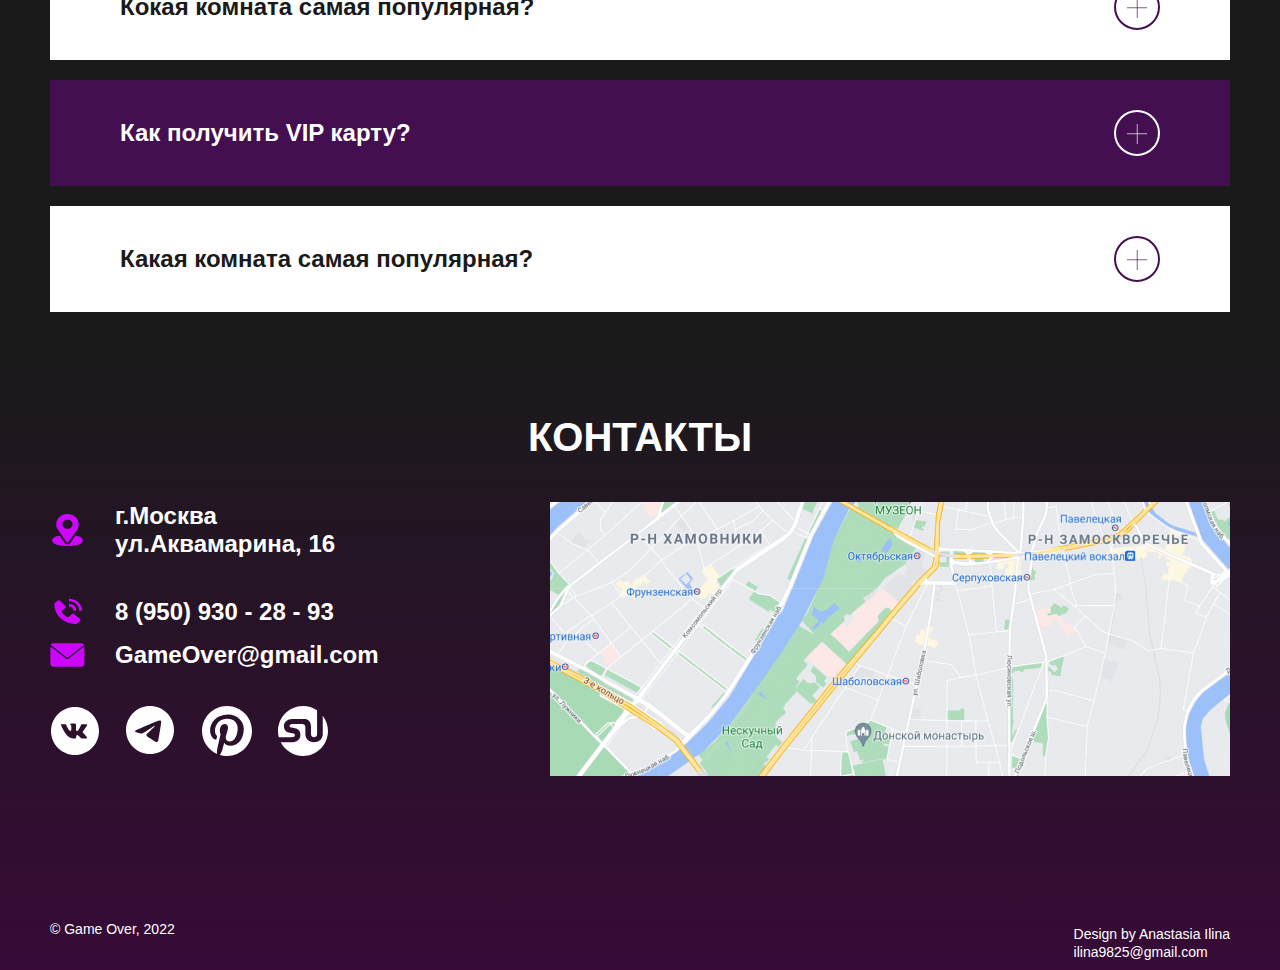
==== commit e2e721ff: "Final" ====
--- a/index.html
+++ b/index.html
@@ -15,6 +15,9 @@
     <header class="header">
         <div class="container">
             <div class="header__row">
+                <button class="btn menu-btn">Кнопка меню
+                    <span class="menu-btn__line"></span>
+                </button>
                 <a class="logo" href="/">
                     <img class="logo__img" src="assets/img/logo.svg" alt="Логотип" width="120" height="66">
                 </a>
@@ -88,8 +91,8 @@
                 </div>
             </div>
         </section>
-        <section class="section features" id="features">
-            <div class="container">
+        <section class="section  section_features" id="features">
+            <div class="container features">
                 <h2 class="section__title features_title">У нас есть все для классного<br> отдыха с друзьями!</h2>
                 <ul class="features__list">
                     <li class="features__item features__item_vr">
@@ -136,10 +139,6 @@
                     </li>
                 </ol>
             </div>
-
-
-
-
         </section>
 
         <section class="section section_reserve reserve" id="reserve">
@@ -269,9 +268,9 @@
 
         </section>
 
-        <section class="section" id="about">
-            <div class="container">
-                <h2 class="section__title">О нас</h2>
+        <section class="section section_about" id="about">
+            <div class="container">
+                <h2 class="section__title section__title_about">О нас</h2>
                 <div class="about about_row">
                     <img class="about__img" src="assets/img/about-us_picture.jpg" alt="Изображение наших залов">
 
@@ -282,17 +281,16 @@
                         <p class="about__description">
                             Каждый день мы стараемся создавать для вас самую лучшую игровую атмосферу и радовать Вас топовыми игровыми разработками со всего мира.
                         </p>
-
-                        <blockquote class="blockquote">
-                            <p>
-                                <q class="quote"><b>Game Over</b> &mdash; <br>это место незабываемых впечатлений</q>
-                            </p>
-                            <div class="owner">
-                                <img src="assets/img/user.png" alt="" class="owner-img" width="80" height="80">
-                                <cite>Аркадий Абакшин, <br>создавать игровой территории GAME OVER</cite>
-                            </div>
-                        </blockquote>
                     </div>
+                    <blockquote class="blockquote">
+                        <p>
+                            <q class="quote"><b>Game Over</b> &mdash; это место незабываемых впечатлений</q>
+                        </p>
+                        <div class="owner">
+                            <img src="assets/img/user.png" alt="" class="owner-img" width="80" height="80">
+                            <cite>Аркадий Абакшин, <br>создавать игровой территории GAME OVER</cite>
+                        </div>
+                    </blockquote>
                 </div>
             </div>
 
@@ -301,7 +299,7 @@
 
         <section class="section" id="reviews">
             <div class="container">
-                <h2 class="section__title">Отзывы посетителей</h2>
+                <h2 class="section__title section__title_reviews">Отзывы посетителей</h2>
                 <div class="reviews">
                     <ul class="reviews__list">
                         <li class="reviews__item">
@@ -514,6 +512,9 @@
             <rect x="48.5807" y="58.0737" width="1.82001" height="20.0201" transform="rotate(-134.997 48.5807 58.0737)" fill="currentColor"/>
 
         </symbol>
+        <symbol id="back-arrow" viewBox="0 0 31 16">
+            <path d="M0.292892 7.29289C-0.0976315 7.68342 -0.0976315 8.31658 0.292892 8.70711L6.65685 15.0711C7.04738 15.4616 7.68054 15.4616 8.07107 15.0711C8.46159 14.6805 8.46159 14.0474 8.07107 13.6569L2.41421 8L8.07107 2.34315C8.46159 1.95262 8.46159 1.31946 8.07107 0.928932C7.68054 0.538408 7.04738 0.538408 6.65685 0.928932L0.292892 7.29289ZM31 7L1 7V9L31 9V7Z" fill="currentColor"/>
+        </symbol>
     </svg>
 
 
--- a/index.css
+++ b/index.css
@@ -1,6 +1,11 @@
 @import './css/default.css';
+@import './css/common.css';
 @import './css/blocks/header.css';
 @import './css/blocks/banner.css';
+@import './css/blocks/vibes.css';
+@import './css/blocks/starwars.css';
+@import './css/blocks/wildwest.css';
+@import './css/blocks/neon.css';
 @import './css/blocks/features.css';
 @import './css/blocks/rooms.css';
 @import './css/blocks/reserve.css';
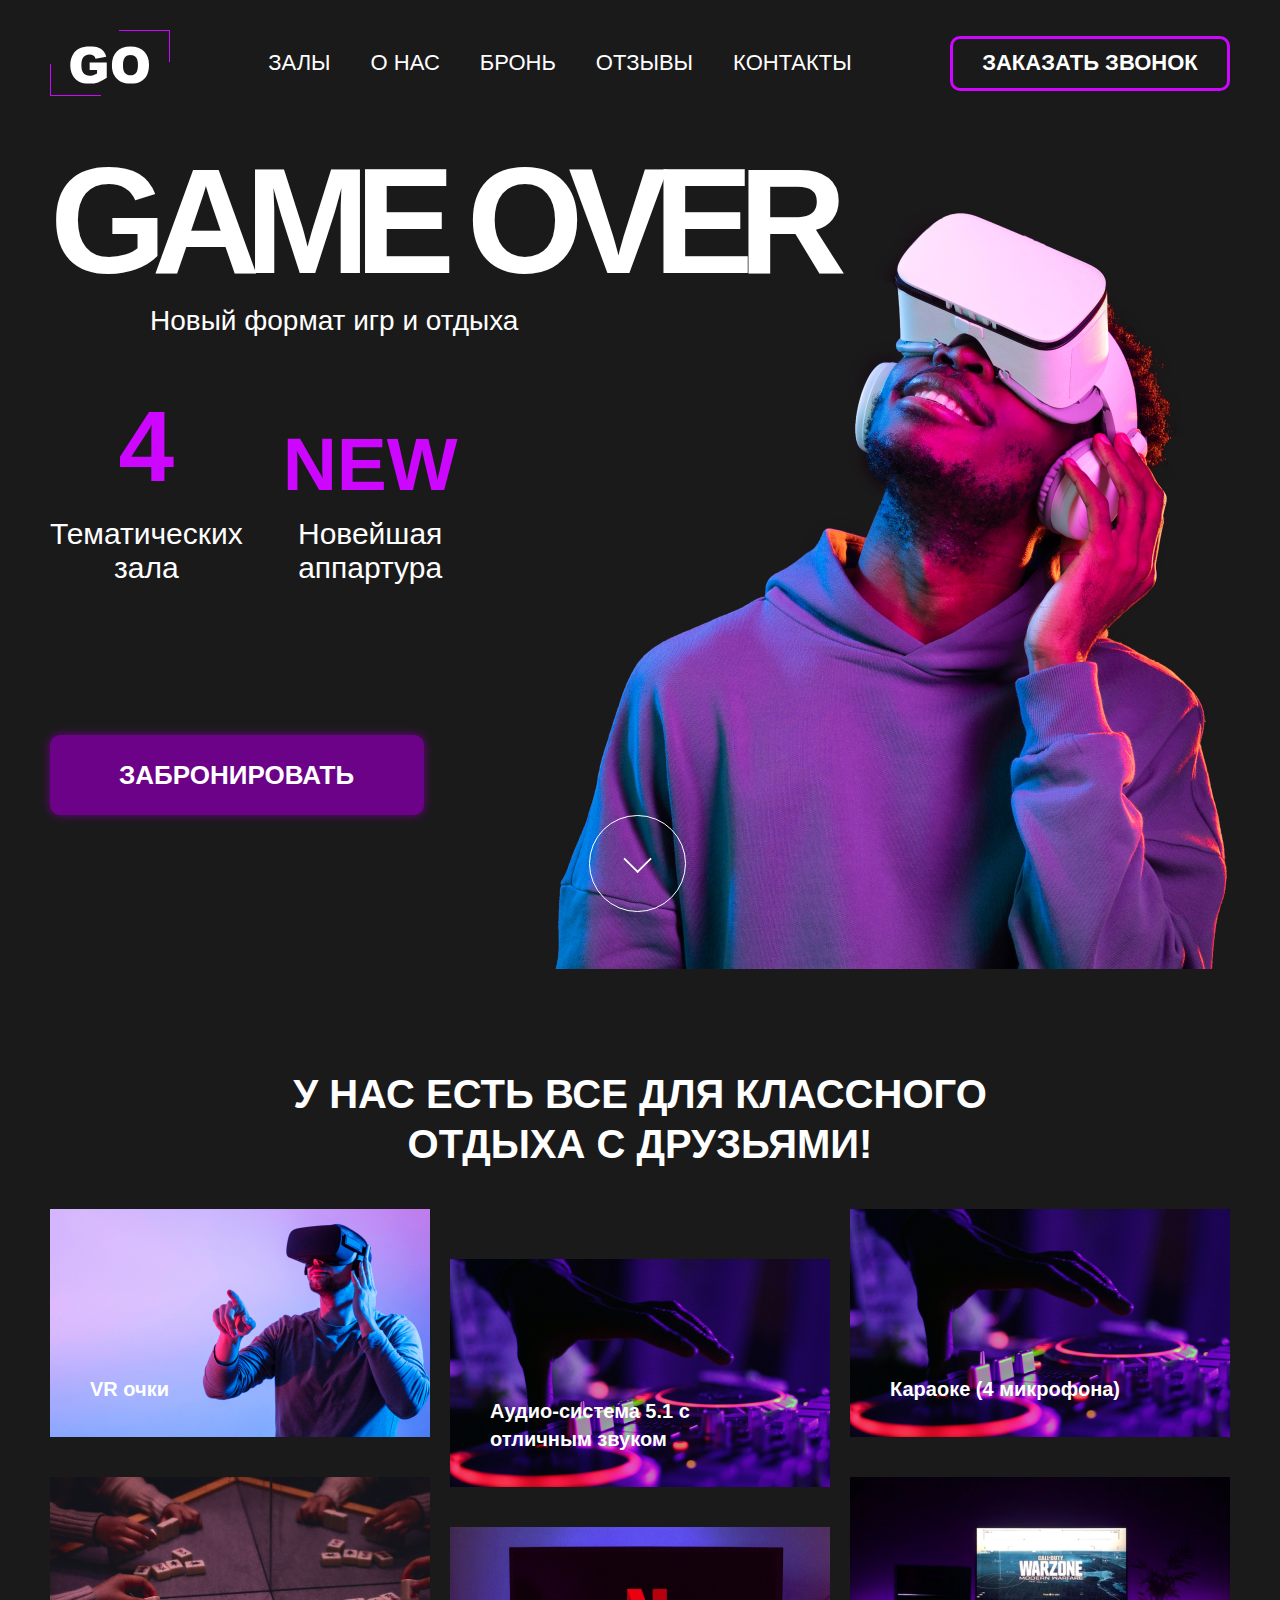
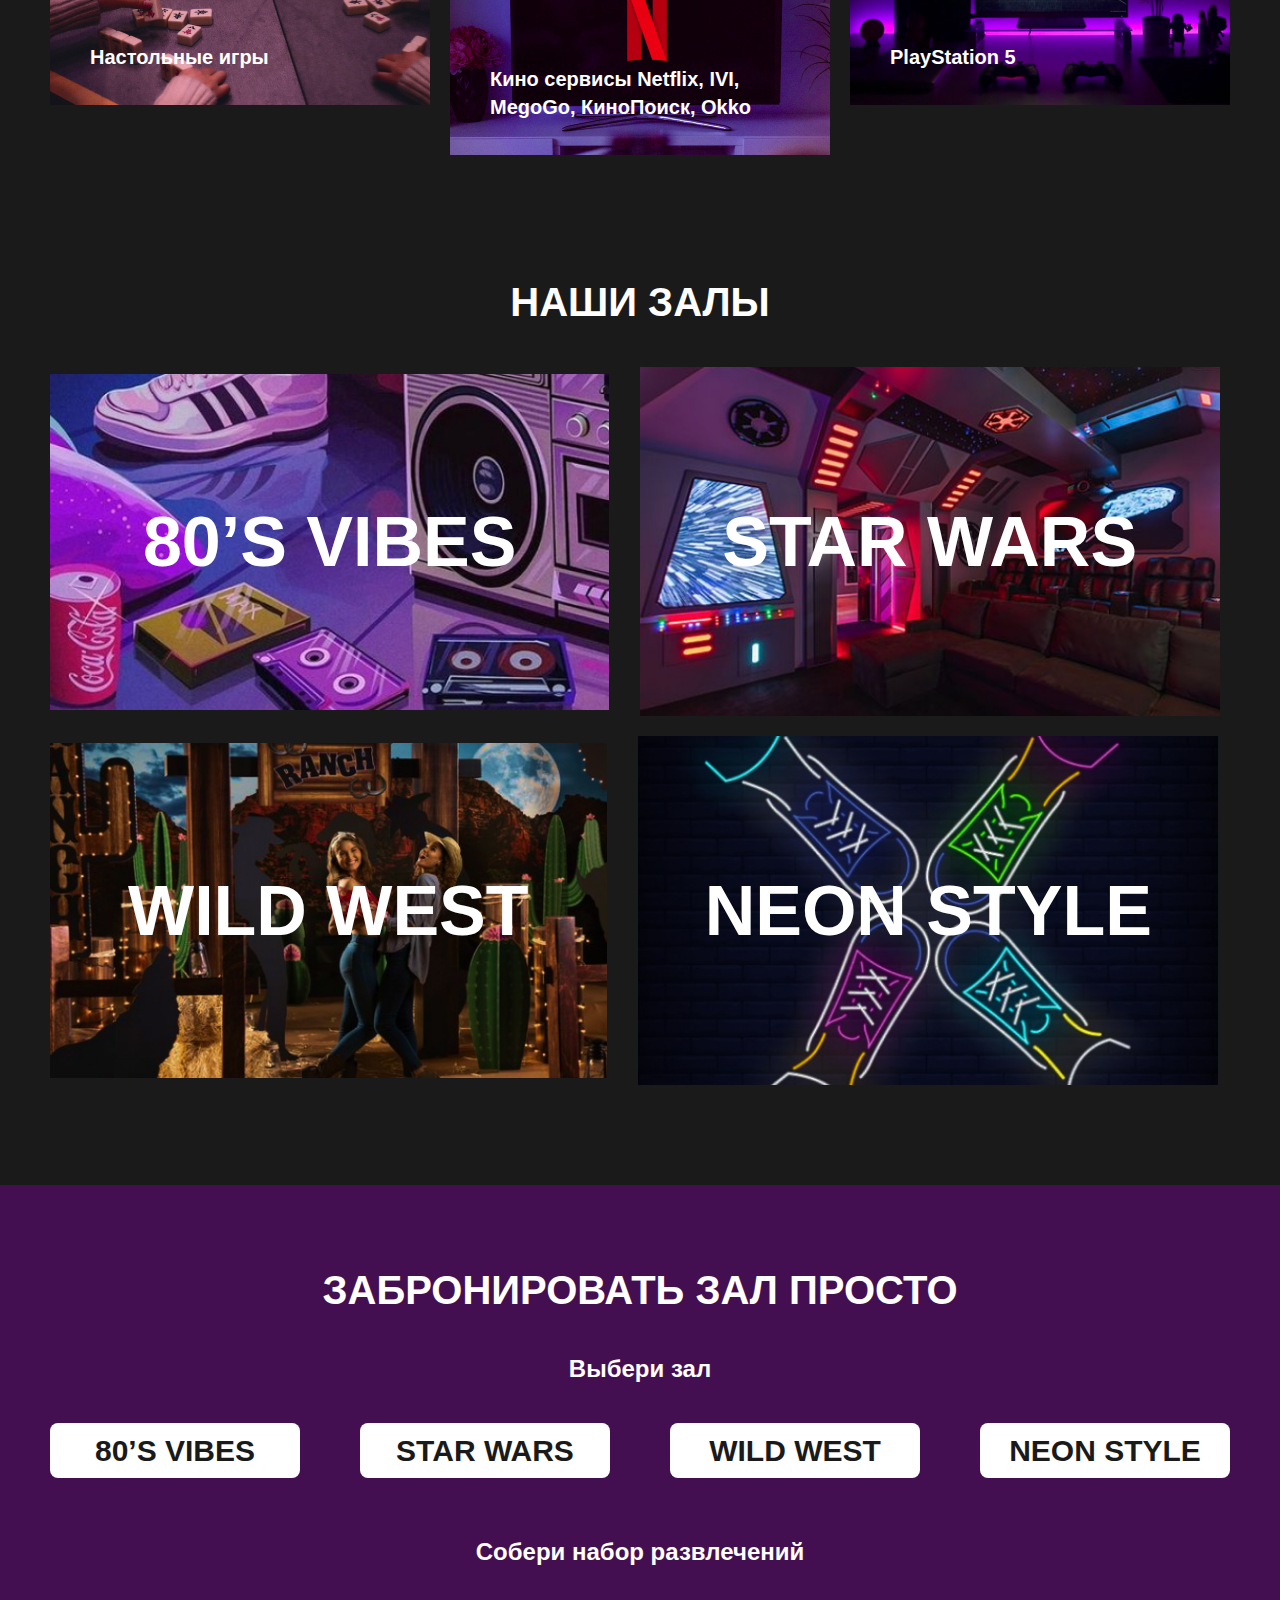
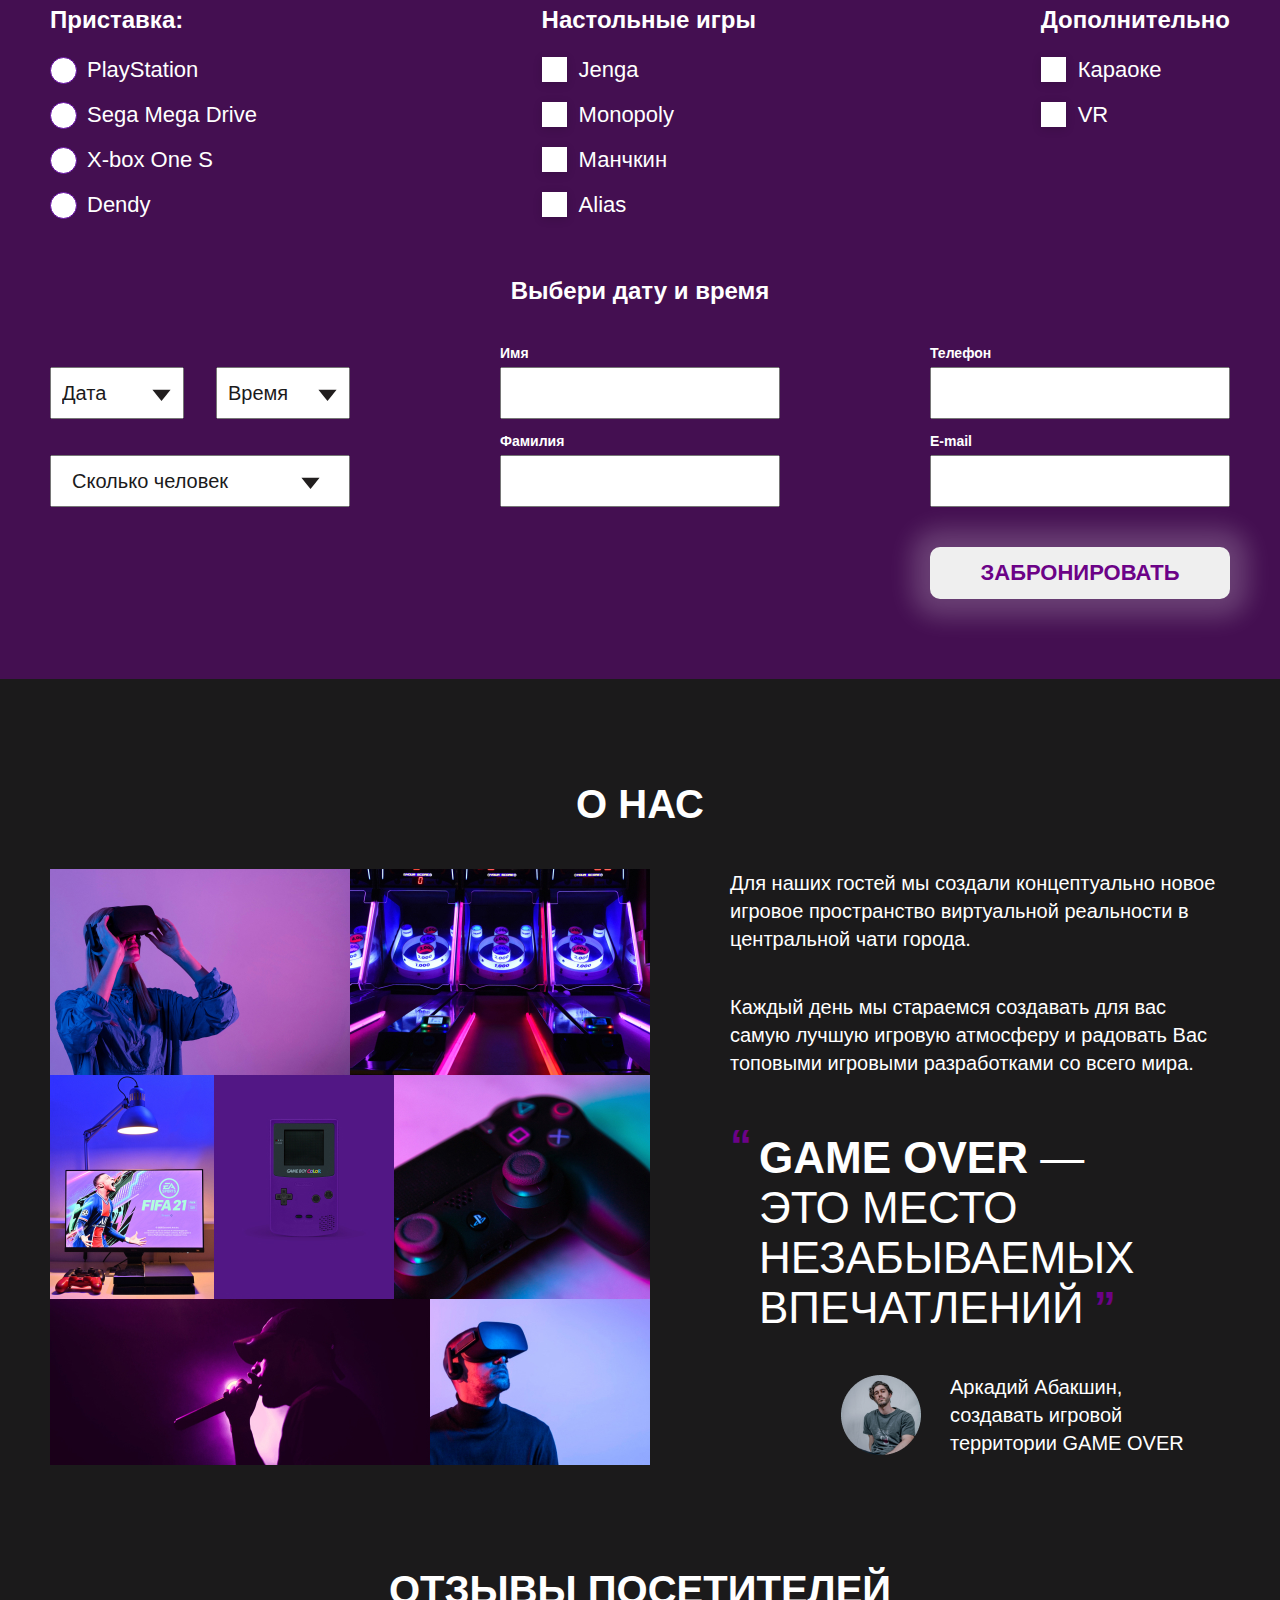
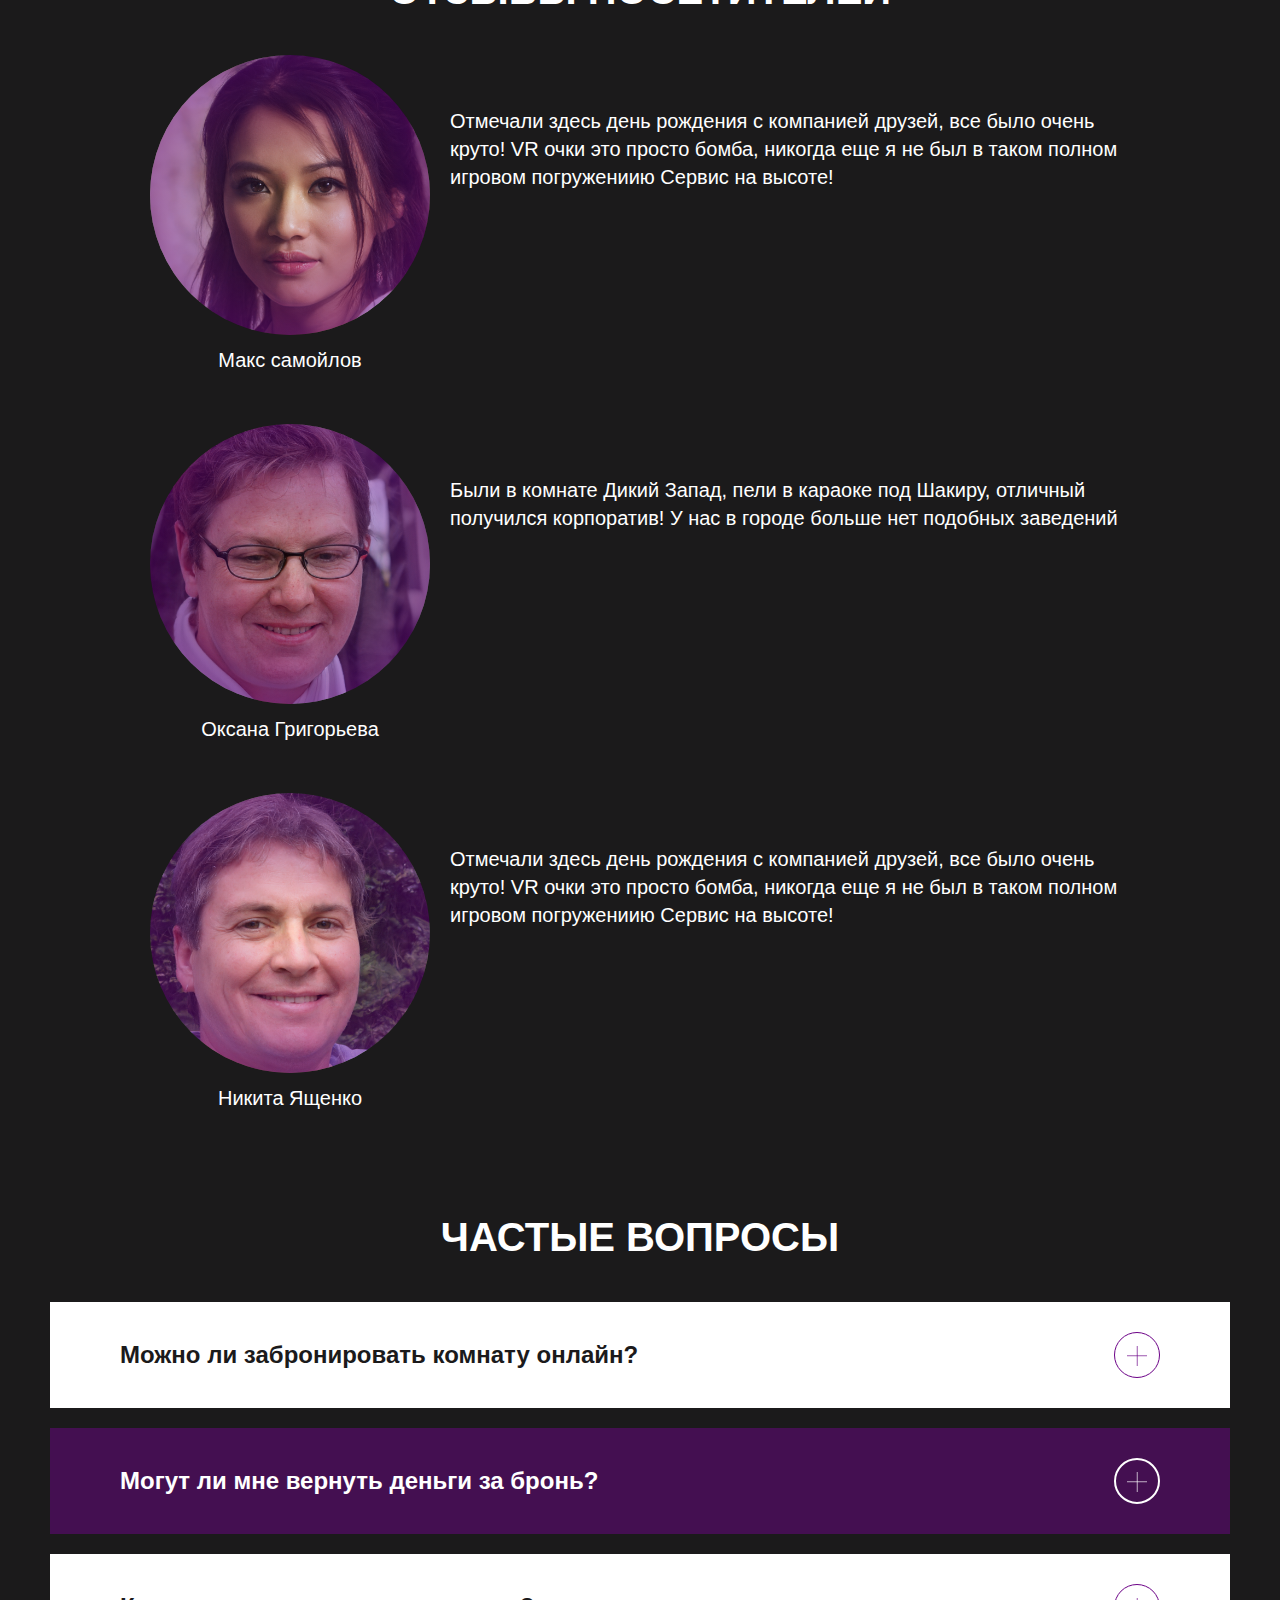
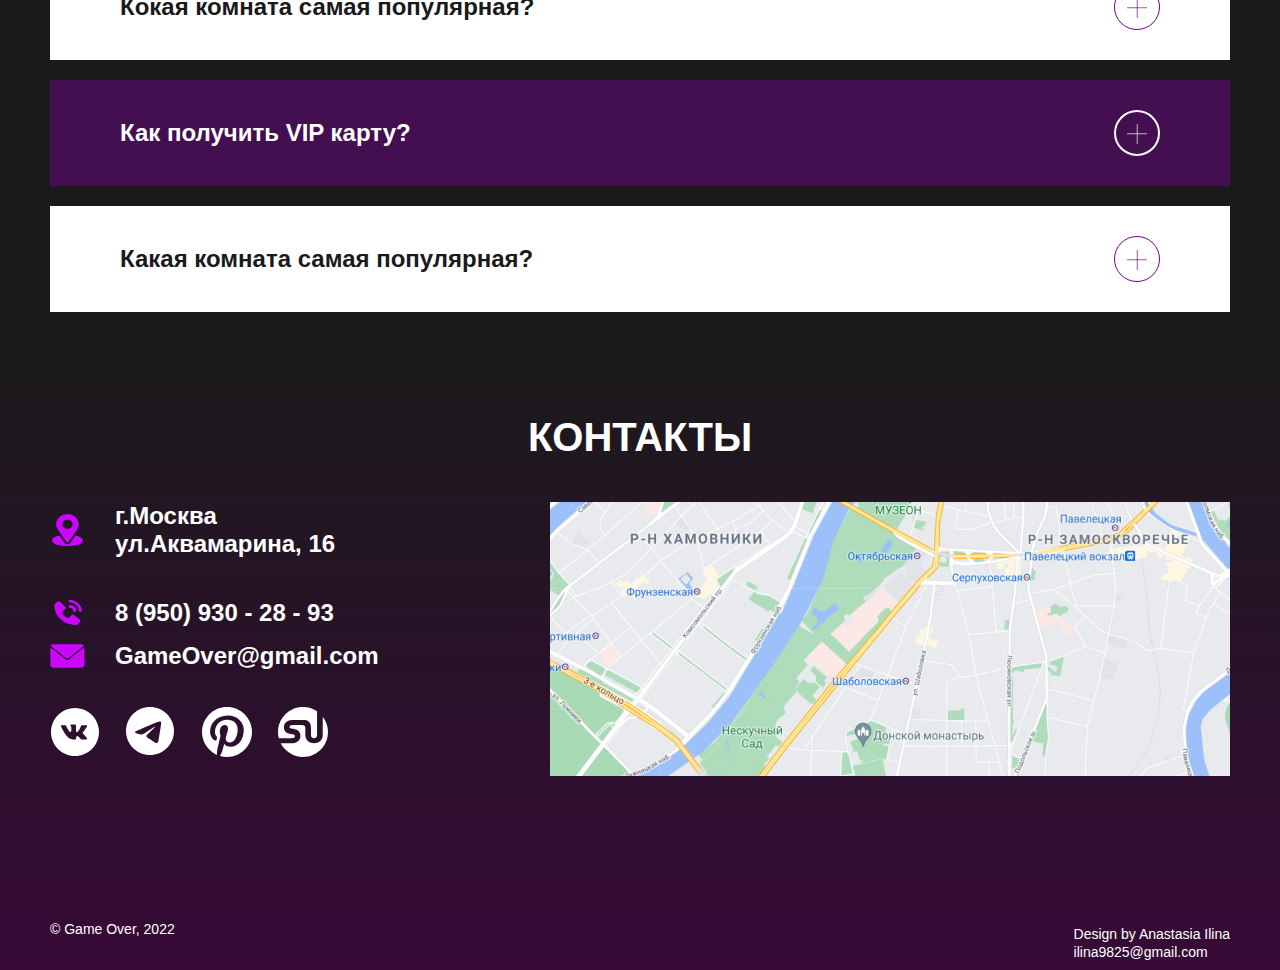
==== commit 8899da76: "Изменил ховер эффекты и ссылки поведение карты" ====
--- a/index.html
+++ b/index.html
@@ -18,7 +18,7 @@
                 <button class="btn menu-btn">Кнопка меню
                     <span class="menu-btn__line"></span>
                 </button>
-                <a class="logo" href="/">
+                <a class="logo" href="index.html">
                     <img class="logo__img" src="assets/img/logo.svg" alt="Логотип" width="120" height="66">
                 </a>
                 <nav class="nav">
@@ -378,13 +378,14 @@
             <div class="container">
                 <h2 class="section__title">Контакты</h2>
                 <div class="contacts__wrapper">
-                    <div class="contacts__block">
+                    <address class="contacts__block">
                         <ul class="footer-list">
 
-                            <li class="footer-list__item address">
-                                <svg class="footer__icon" width="35" height="32">
+                            <li class="footer-list__item address ">
+                                <svg class="footer__icon address__icon" width="35" height="32">
                                         <use href="#map-icon"></use>
                                     </svg>
+                                    
                                 <span class="address__text">г.Москва <br> ул.Аквамарина, 16</span>
                             </li>
 
@@ -437,19 +438,25 @@
                                 </li>
                             </ul>
                         </div>
-                    </div>
+                    </address>
                     <div class="contacts__block map">
-                        <img class="map__img" src="assets/img/map.jpg" alt="Карта с адресом">
+                        <picture>
+                            <source srcset="assets/img/map-1200.jpg" media="(max-width: 1200px)">
+                            <source srcset="assets/img/map-1000.jpg" media="(max-width: 1000px)">
+                            <source srcset="assets/img/map-680.jpg" media="(max-width: 680px)">
+                            <img class="map__img" src="assets/img/map.jpg" alt="Карта с адресом">
+                        </picture>
+
                     </div>
                 </div>
                 <div class="footer__copyright copyright">
                     <span class="copyright__text">
                             © Game Over, 2022
                         </span>
-                    <div class="copyright__author">
+                    <address class="copyright__author">
                         <a href="#" class="copyright__text copyright__text_name">Design by Anastasia Ilina</a>
                         <p class="copyright__text copyright__text_mail">ilina9825@gmail.com</p>
-                    </div>
+                    </address>
                 </div>
 
             </div>
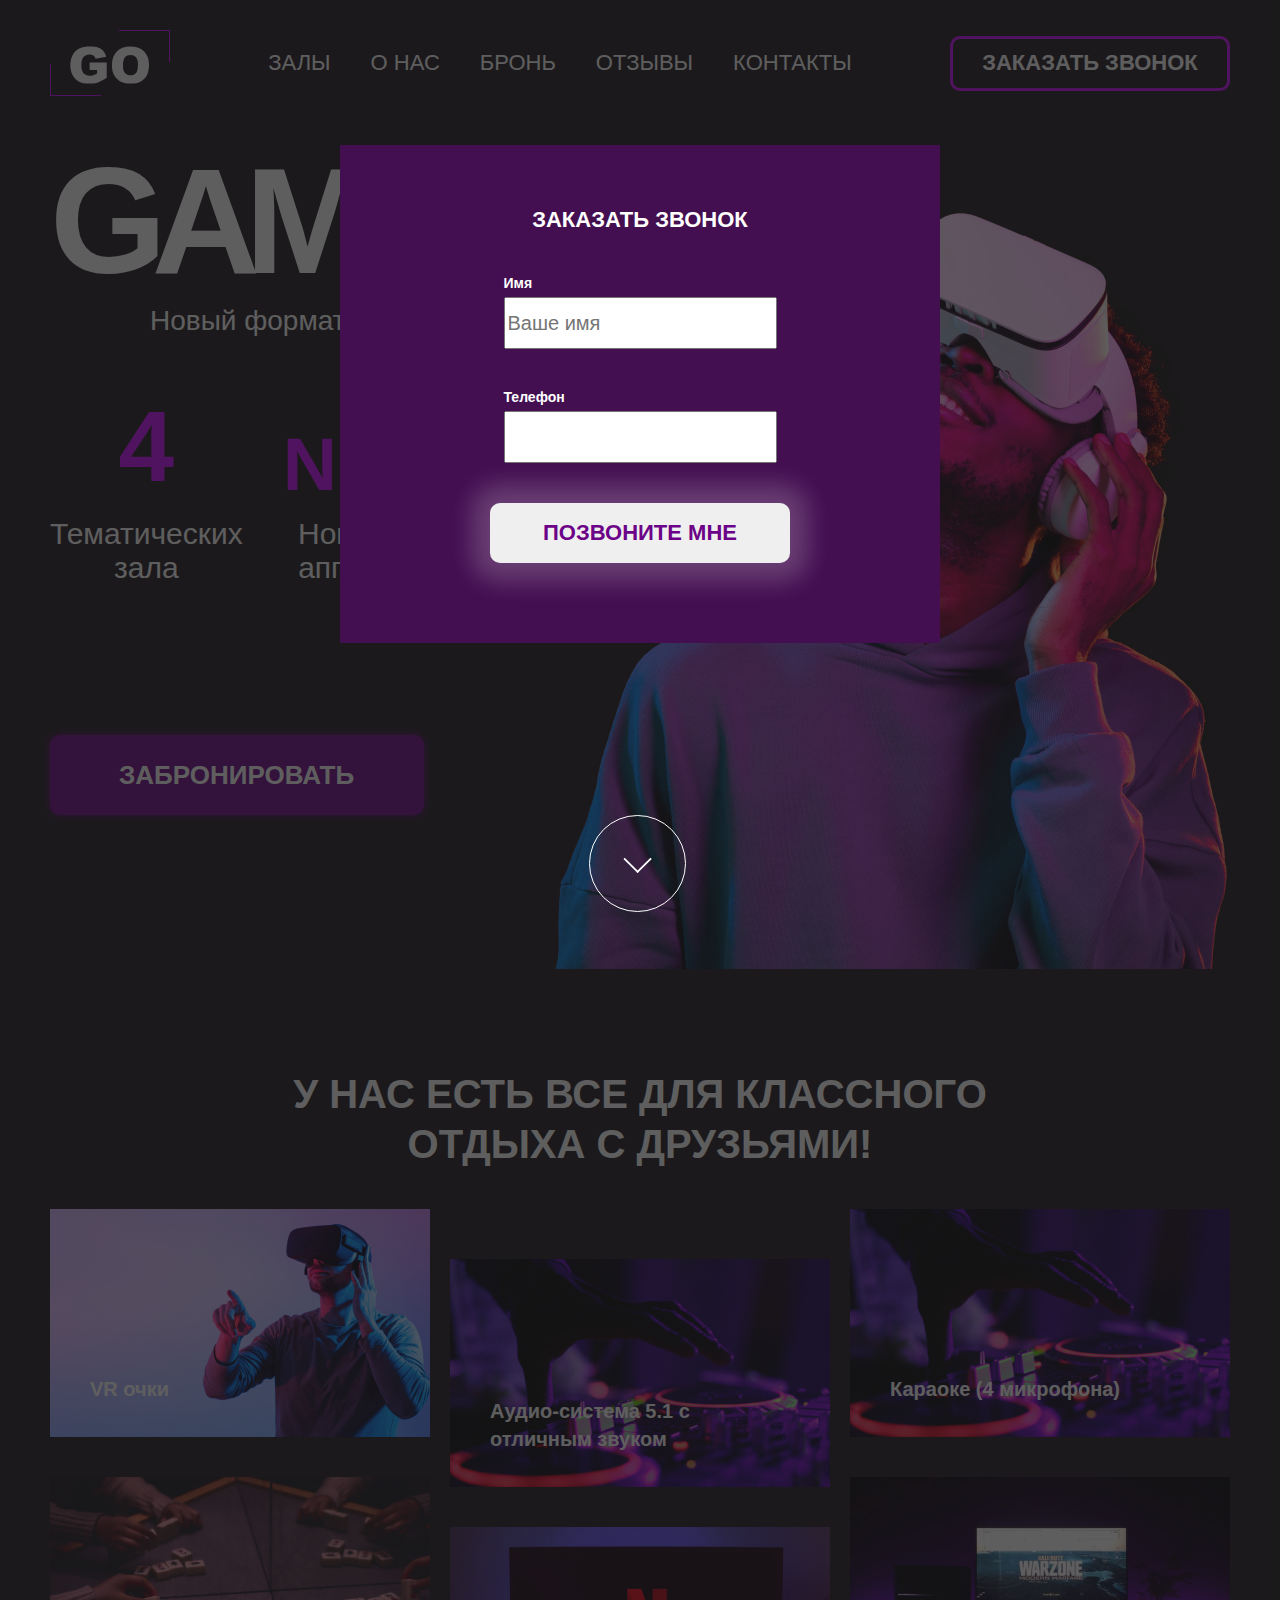
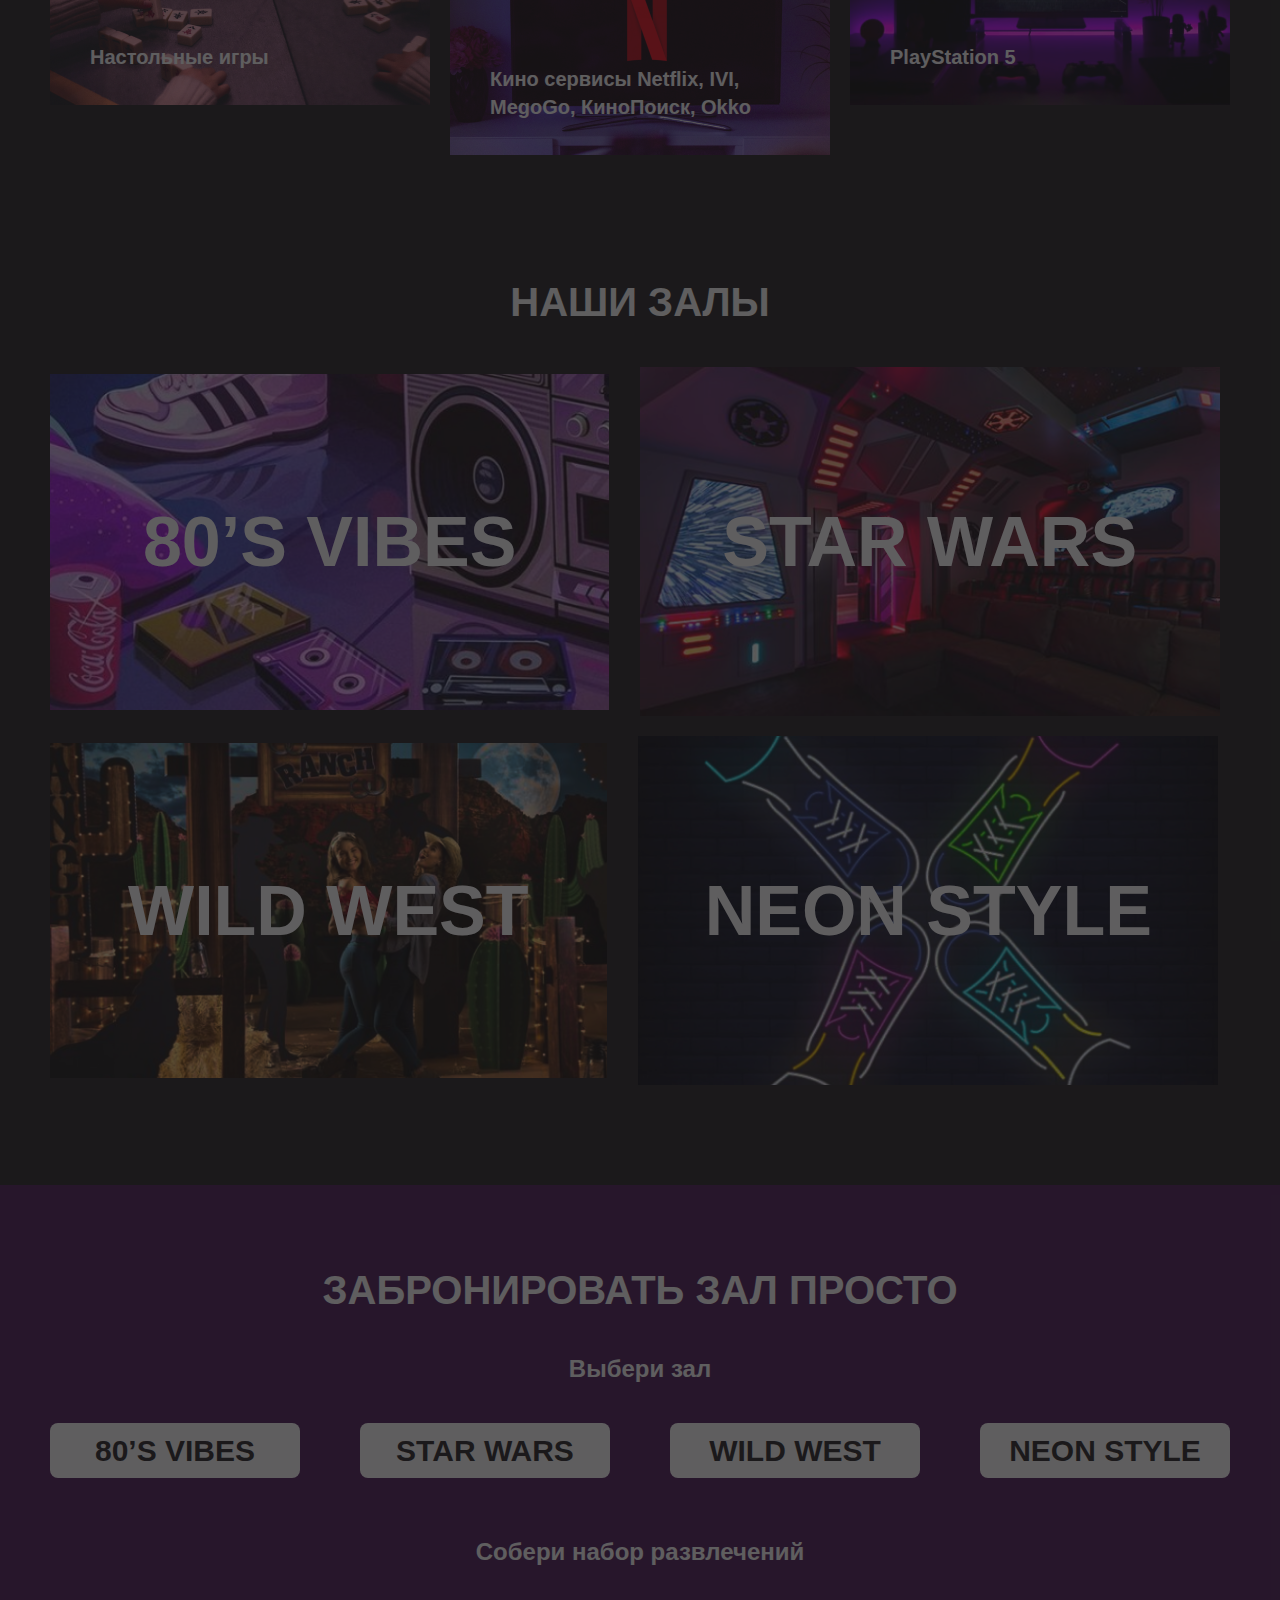
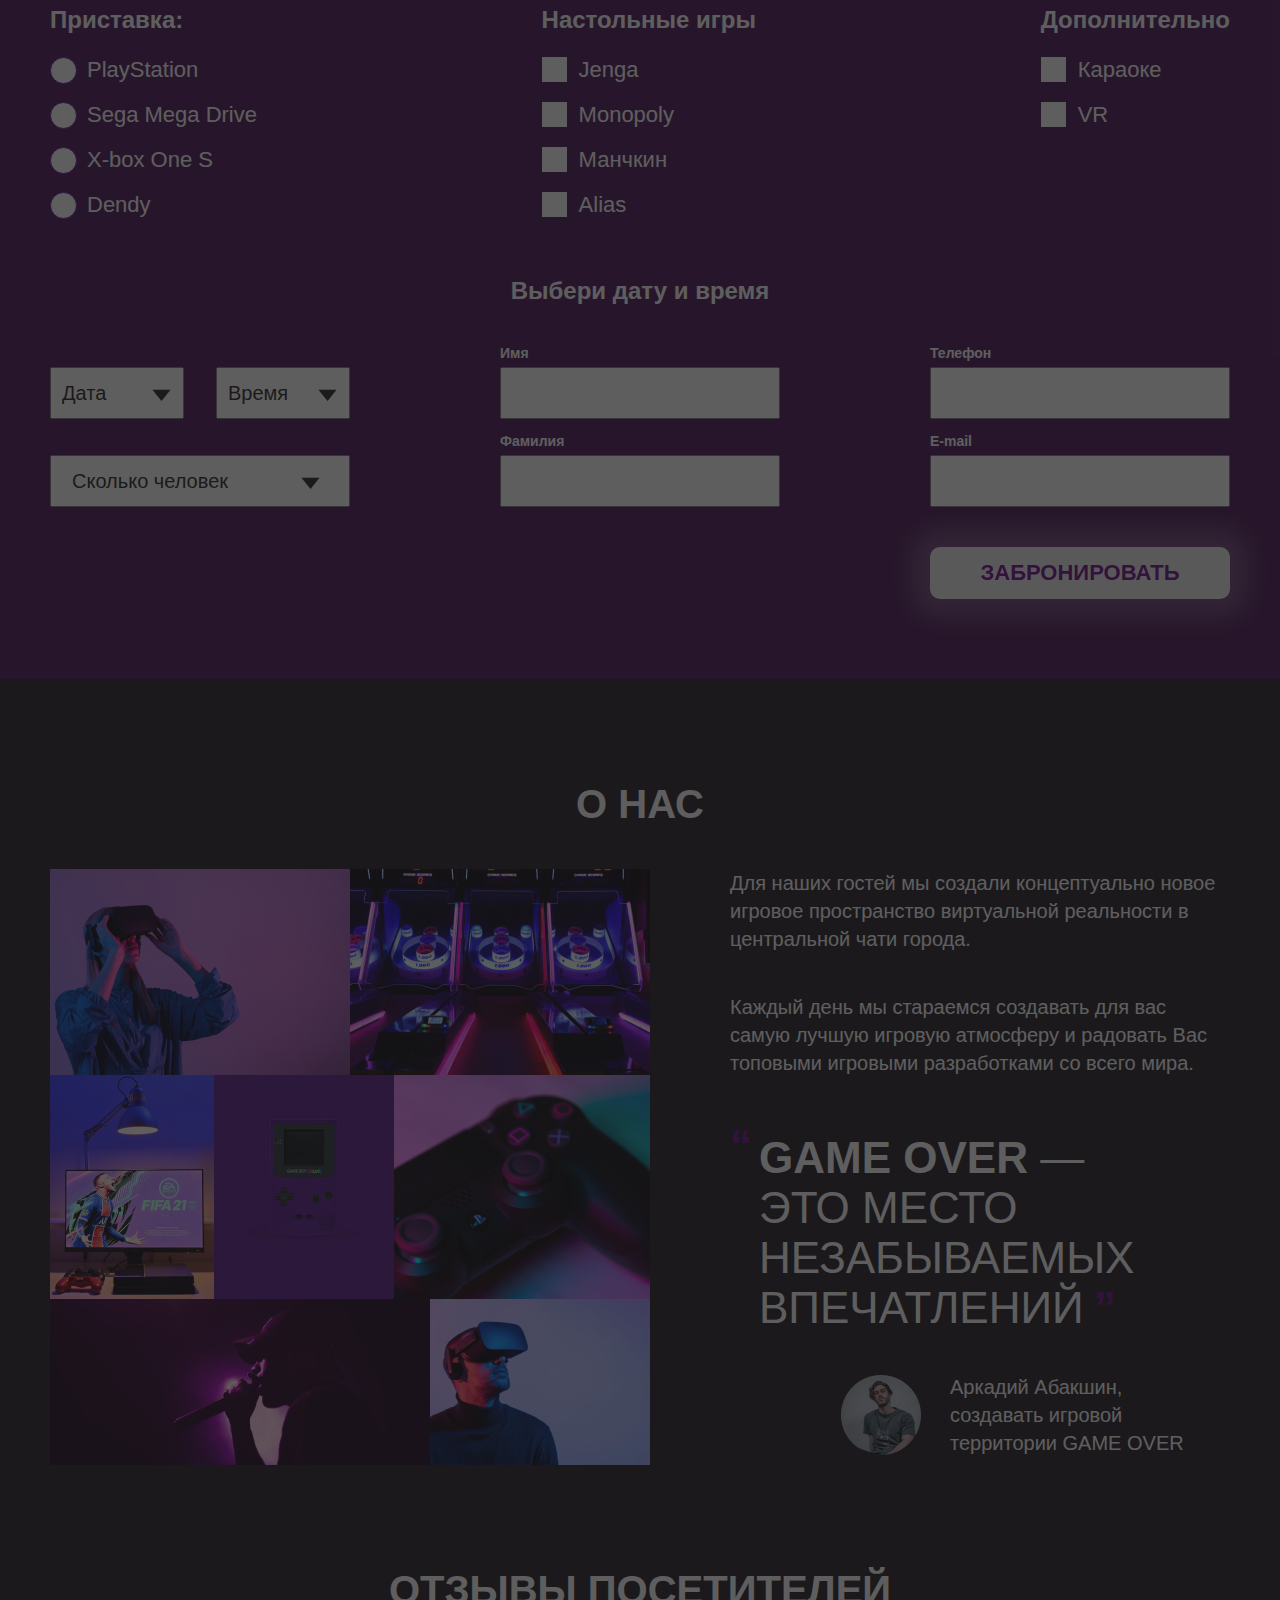
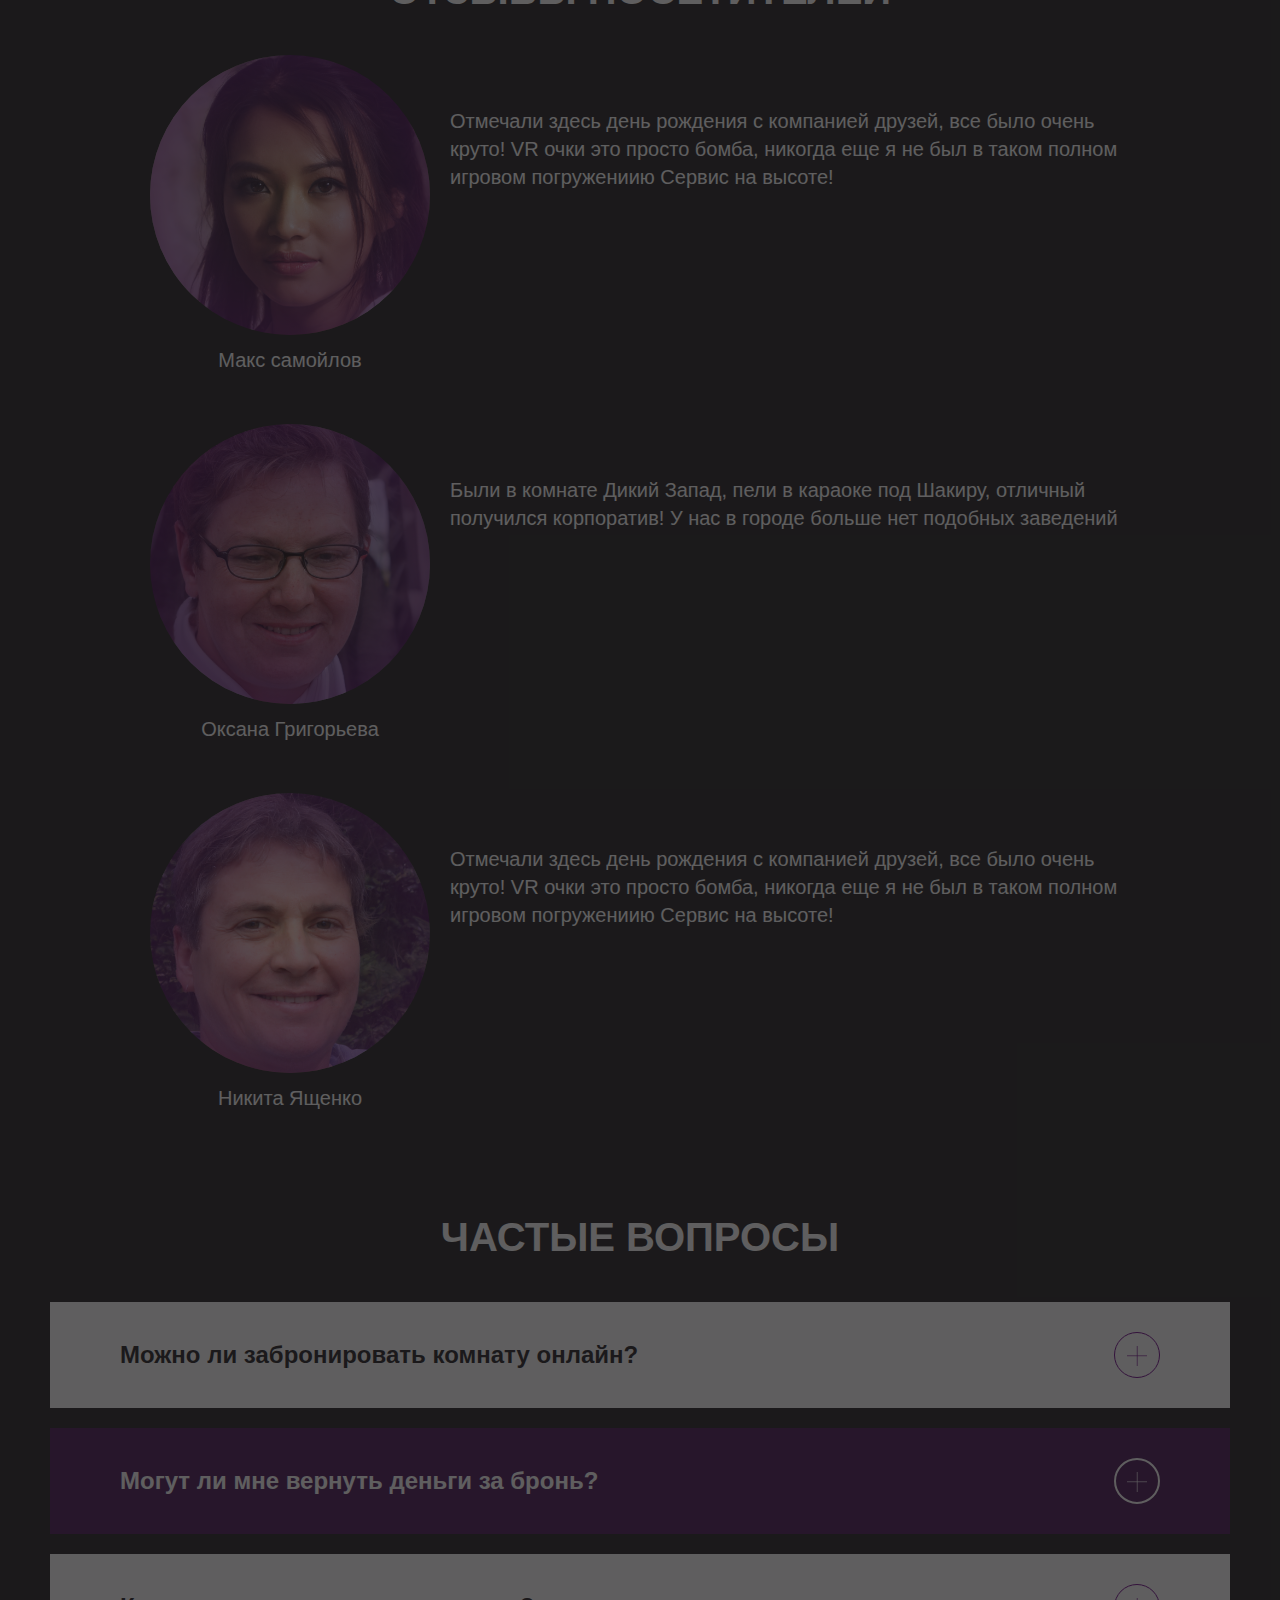
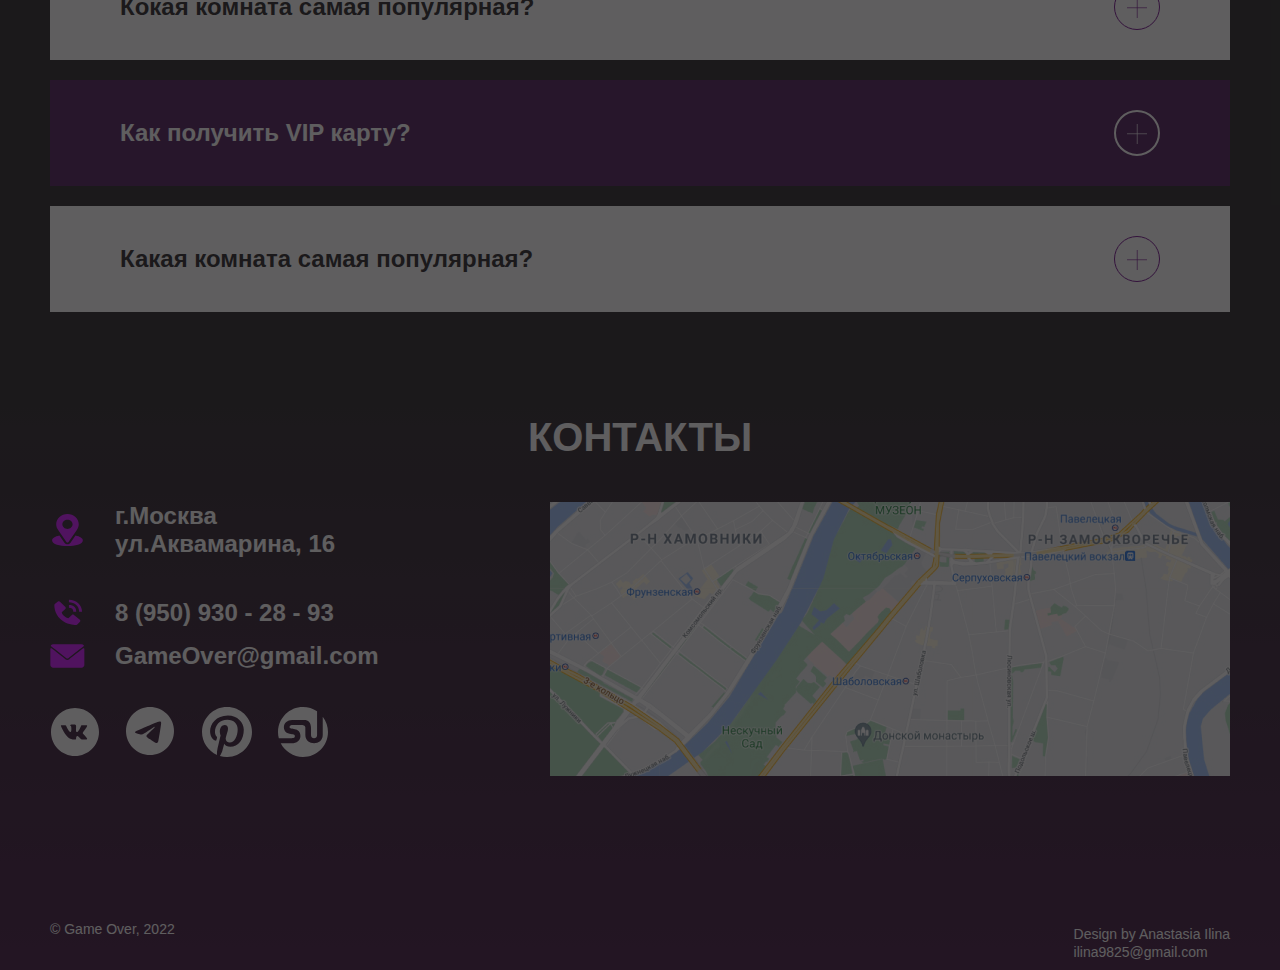
==== commit 700a2c00: "Добавил мобальное окно" ====
--- a/index.html
+++ b/index.html
@@ -463,6 +463,32 @@
 
         </section>
     </footer>
+    <div class="overlay">
+        <div class="callBack-modal">
+            <h3 class="callBack-modal__title">
+                Заказать звонок
+            </h3>
+
+            <form id="callBack" class="callBack-form">
+                <div class="callBack-form__container">
+                    <div class="group">
+                        <label for="callback-name" class="time__label time__label_name" >Имя</label>
+                        <input id="callback-name" class="time__input time__input_name"
+                               type="text" required name="name" placeholder="Ваше имя">
+                    </div>
+                    <div class="group">
+                        <label for="callback-phone" class="time__label time__label_lastname">Телефон</label>
+                        <input id="callback-phone" class="time__input time__input_lastname"
+                               type="number" required="" name="phone">
+                    </div>
+                </div>
+            </form>
+            <div class="callBack-modal__controls">
+                <button class="callBack-modal__btn" type="submit" form="callBack">Позвоните мне</button>
+            </div>
+
+        </div>
+    </div>
 
 
 
--- a/index.css
+++ b/index.css
@@ -12,4 +12,5 @@
 @import './css/blocks/about.css';
 @import './css/blocks/reviews.css';
 @import './css/blocks/faq.css';
-@import './css/blocks/footer.css';+@import './css/blocks/footer.css';
+@import './css/blocks/modal.css';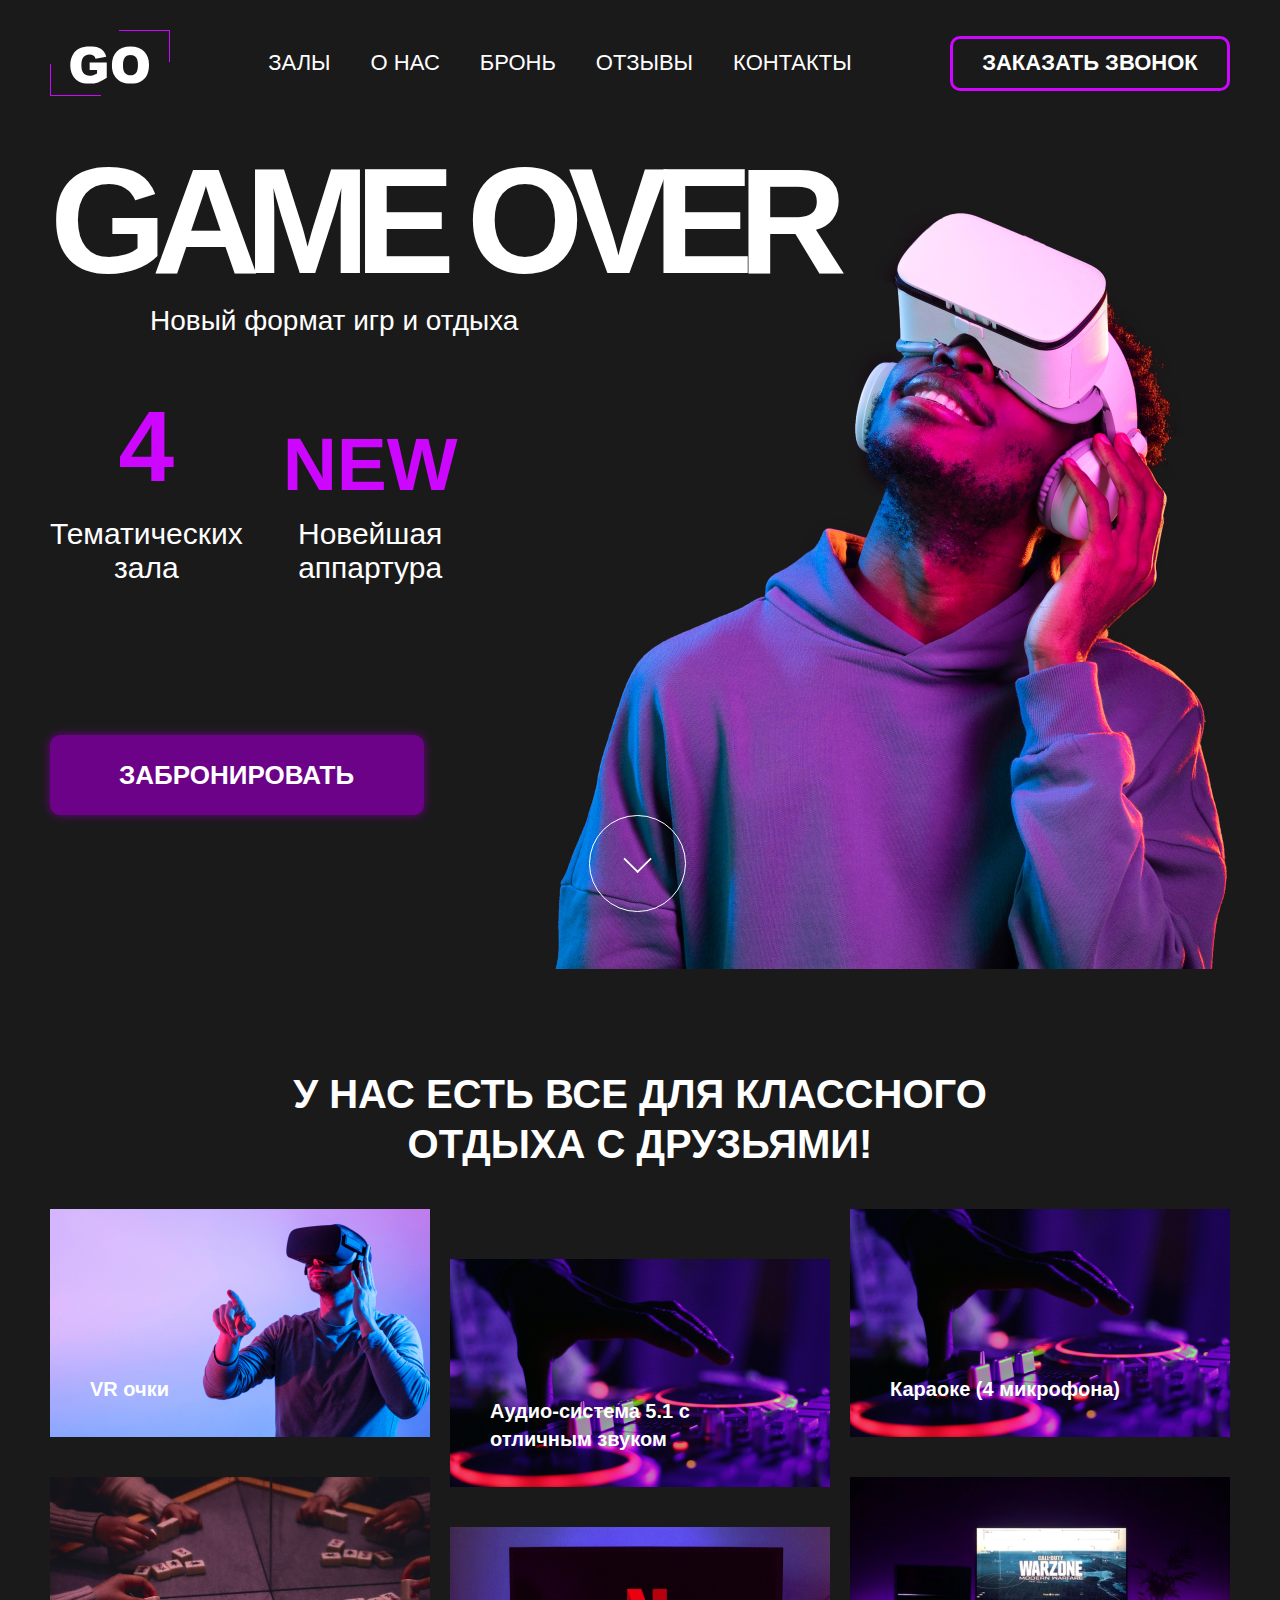
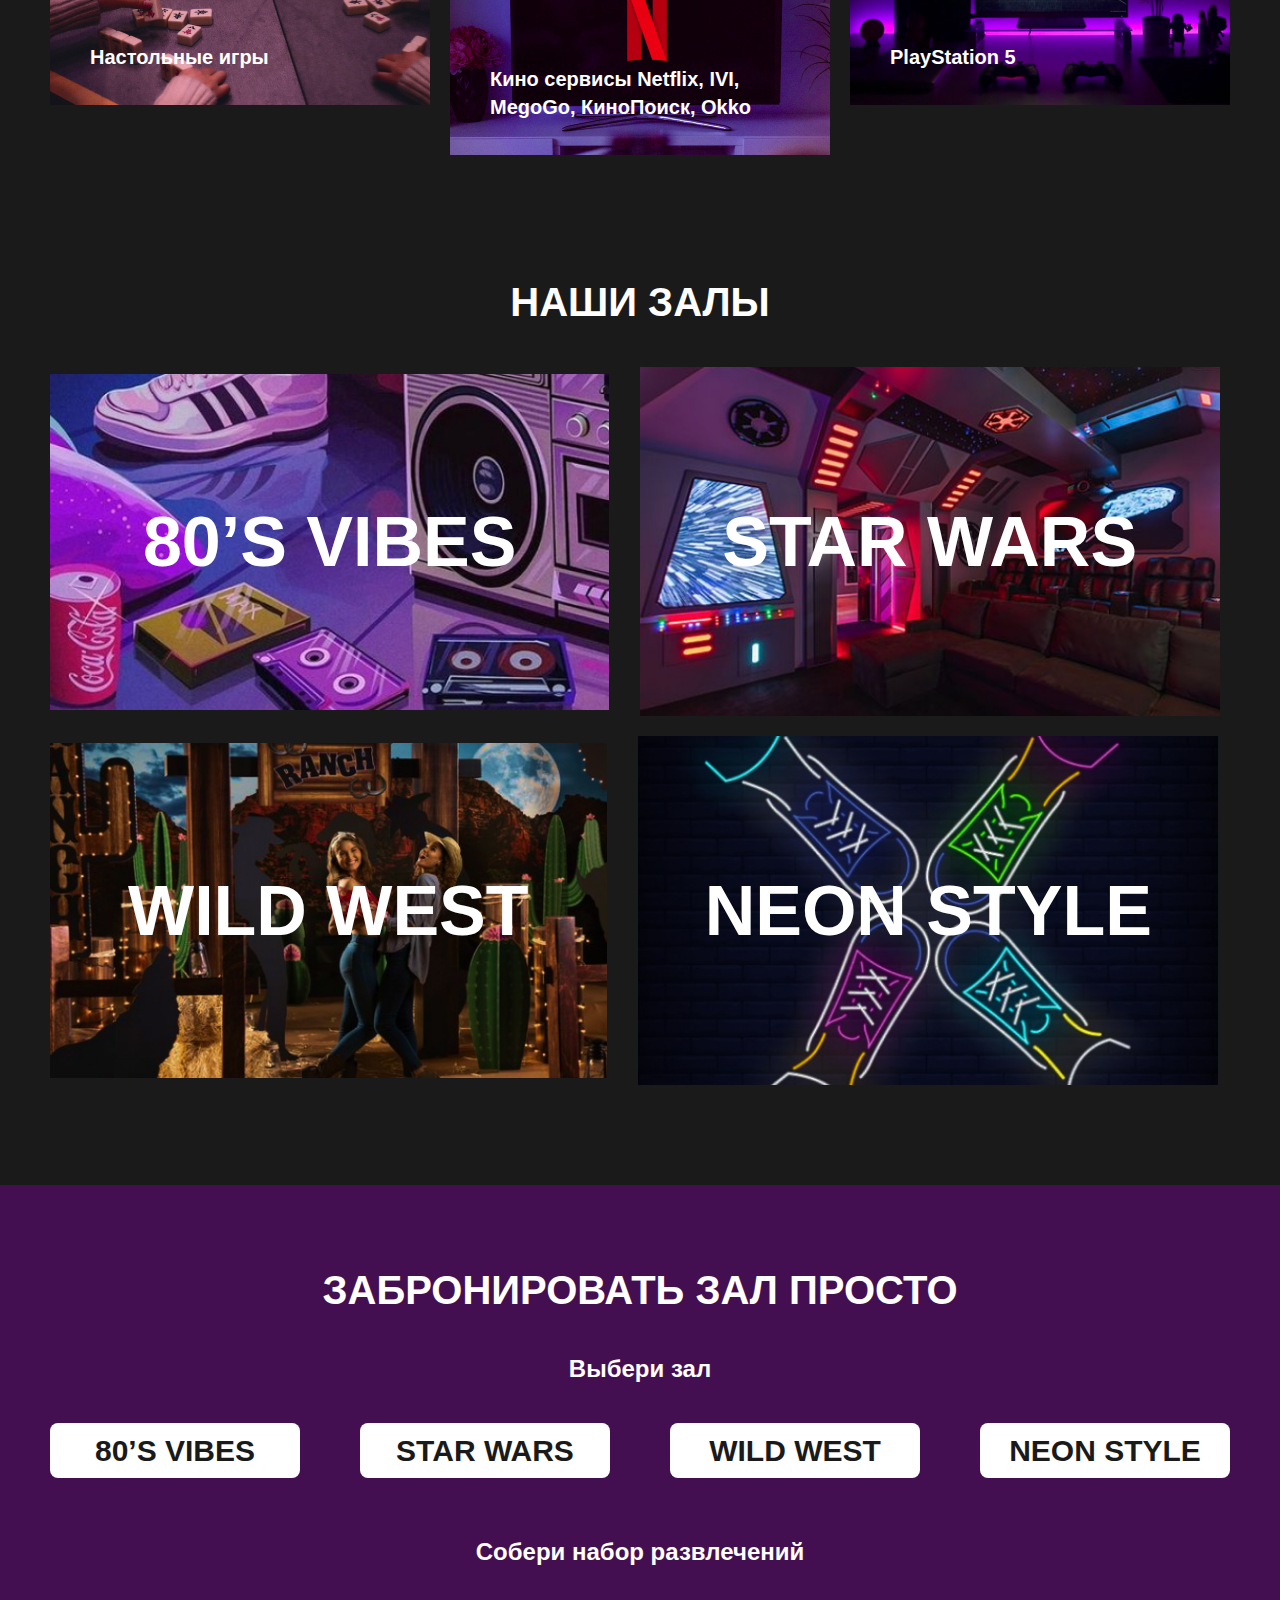
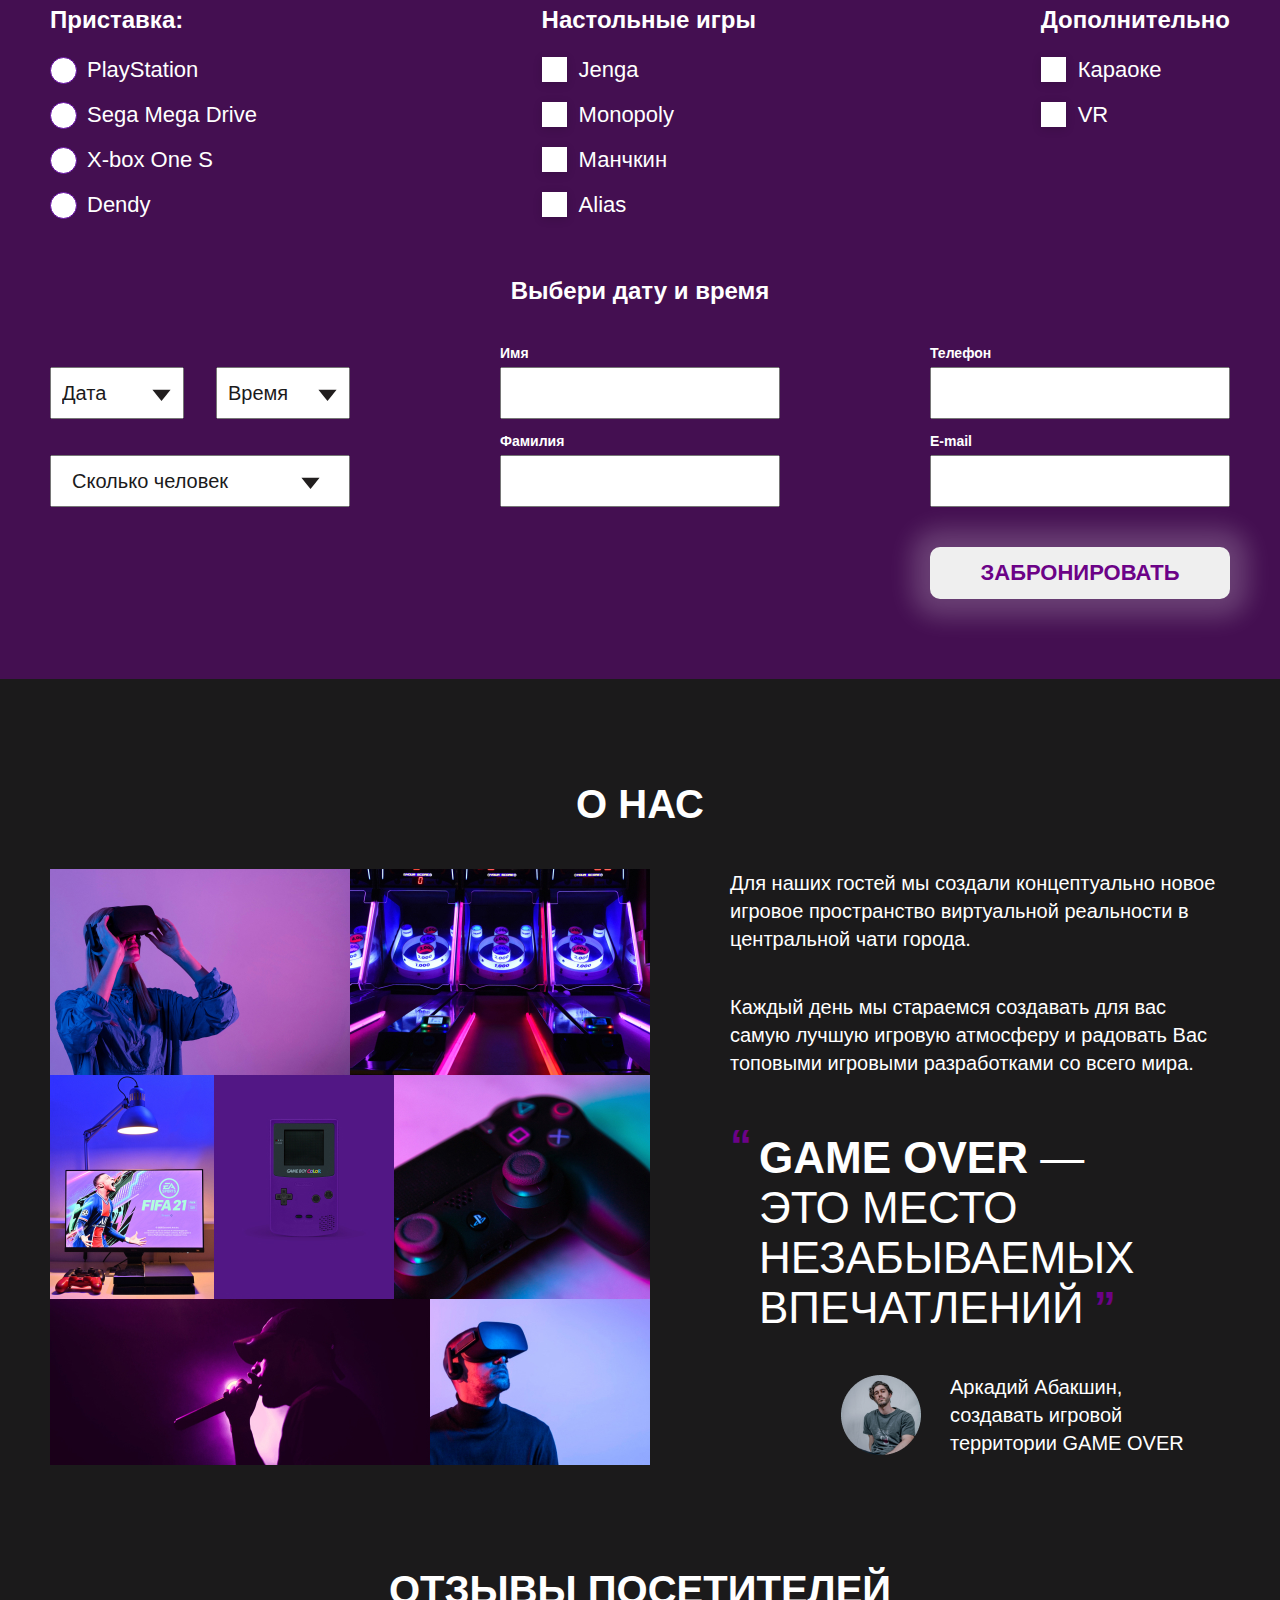
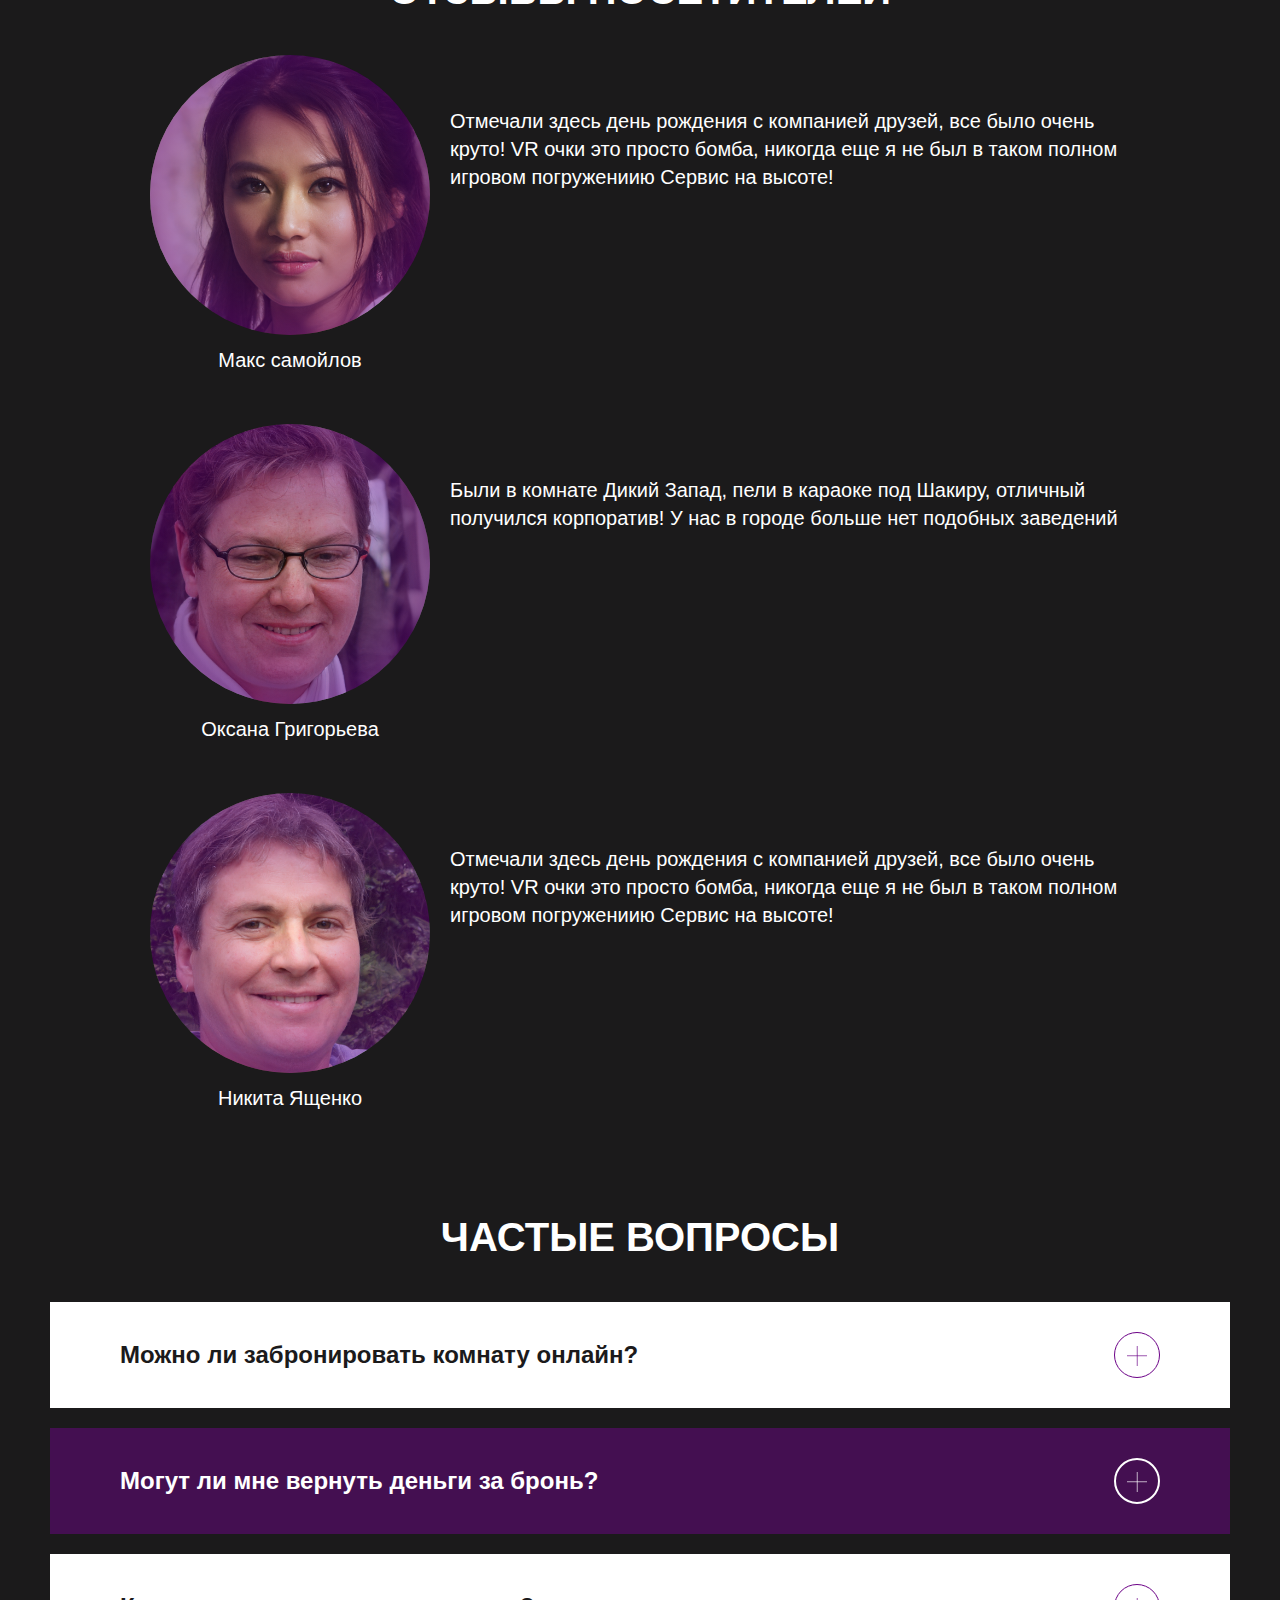
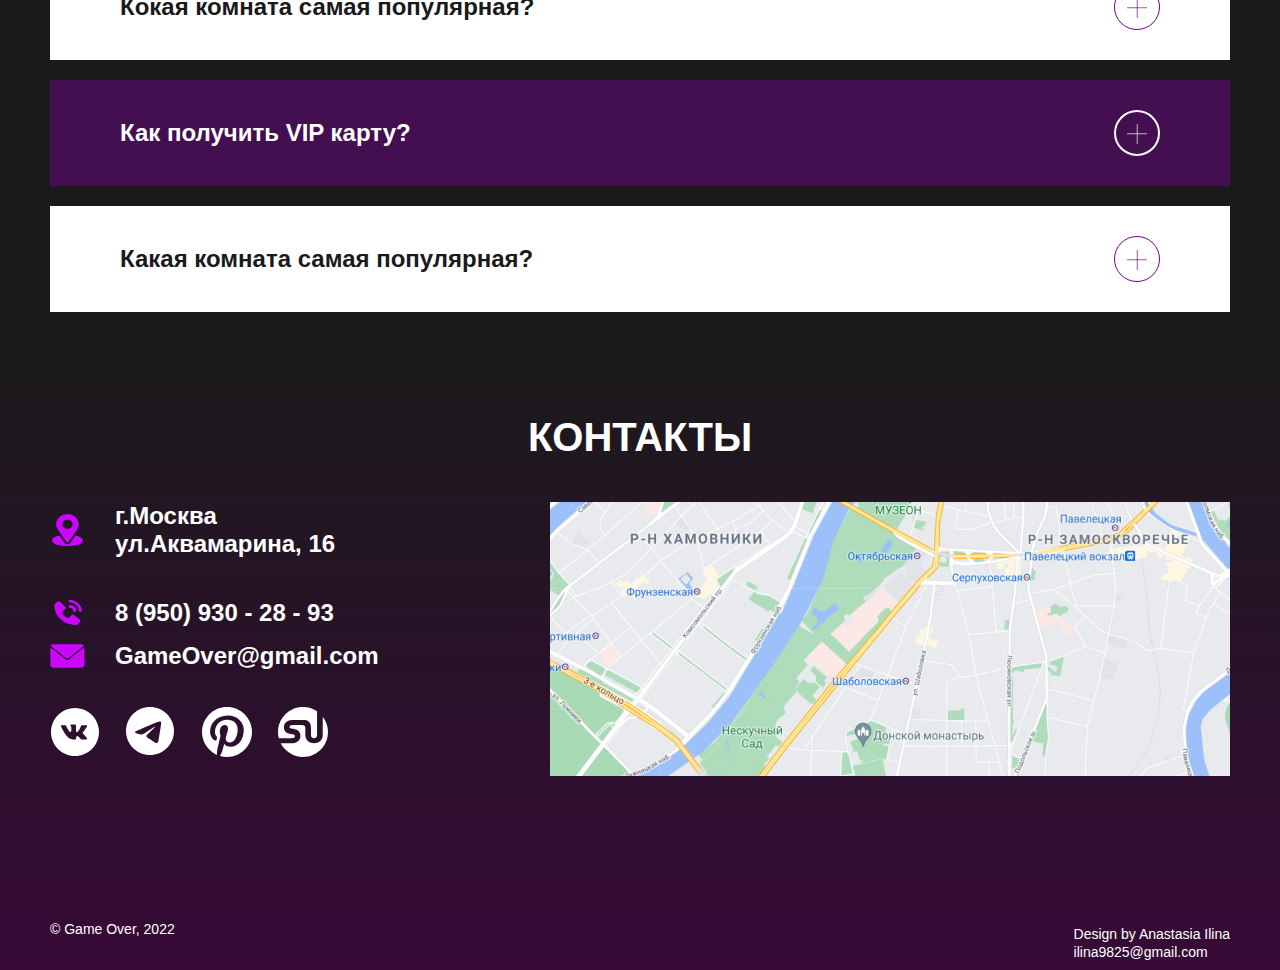
==== commit 507fbd31: "Добавил меню" ====
--- a/index.html
+++ b/index.html
@@ -7,6 +7,7 @@
     <meta name="viewport" content="width=device-width, initial-scale=1.0">
     <link rel="icon" type="image/svg+xml" href="assets/img/icon.svg">
     <link rel="stylesheet" href="index.css">
+    <script src="./script/main.js" type="module"></script>
     <title>Проект GO</title>
 </head>
 
@@ -42,6 +43,7 @@
                             <a class="nav__link" href="#contacts">Контакты</a>
                         </li>
                     </ul>
+                    <button class="btn  callback-btn_mobile">Заказать звонок</button>
                 </nav>
                 <button class="btn callback-btn">Заказать звонок</button>
             </div>
@@ -351,20 +353,44 @@
                 <h2 class="section__title">Частые вопросы</h2>
 
                 <ul class="questions">
+                    <li class="questions__item item">
+                       <h3 class="item__header">Можно ли забронировать комнату онлайн?</h3>
+                        <div class="item-wrapper">
+                            <p class="item__text">Lorem ipsum dolor sit amet, consectetur adipisicing elit. Ducimus in, ipsa?</p>
+
+                        </div>
+                    </li>
+                    <li class="questions__item item">
+                        <h3 class="item__header">Могут ли мне вернуть деньги за бронь?</h3>
+                        <div class="item-wrapper">
+                            <p class="item__text">Lorem ipsum dolor sit amet, consectetur adipisicing elit. Ducimus in, ipsa?</p>
+
+                        </div>
+
+                    </li>
                     <li class="questions__item">
-                        Можно ли забронировать комнату онлайн?
+                        <h3 class="item__header">Кокая комната самая популярная?</h3>
+                        <div class="item-wrapper">
+                            <p class="item__text">Lorem ipsum dolor sit amet, consectetur adipisicing elit. Ducimus in, ipsa?</p>
+
+                        </div>
+
                     </li>
                     <li class="questions__item">
-                        Могут ли мне вернуть деньги за бронь?
+                        <h3 class="item__header">Как получить VIP карту?</h3>
+                        <div class="item-wrapper">
+                            <p class="item__text">Lorem ipsum dolor sit amet, consectetur adipisicing elit. Ducimus in, ipsa?</p>
+
+                        </div>
+
                     </li>
                     <li class="questions__item">
-                        Кокая комната самая популярная?
-                    </li>
-                    <li class="questions__item">
-                        Как получить VIP карту?
-                    </li>
-                    <li class="questions__item">
-                        Какая комната самая популярная?
+                        <h3 class="item__header">Какая комната самая популярная?</h3>
+                        <div class="item-wrapper">
+                            <p class="item__text">Lorem ipsum dolor sit amet, consectetur adipisicing elit. Ducimus in, ipsa?</p>
+
+                        </div>
+
                     </li>
                 </ul>
             </div>
@@ -486,9 +512,13 @@
             <div class="callBack-modal__controls">
                 <button class="callBack-modal__btn" type="submit" form="callBack">Позвоните мне</button>
             </div>
+            <button class="callBack-modal__close-btn">
+               закрыть модалку
+            </button>
 
         </div>
     </div>
+    <div class="btnUp">&uarr;</div>
 
 
 
@@ -548,6 +578,10 @@
         <symbol id="back-arrow" viewBox="0 0 31 16">
             <path d="M0.292892 7.29289C-0.0976315 7.68342 -0.0976315 8.31658 0.292892 8.70711L6.65685 15.0711C7.04738 15.4616 7.68054 15.4616 8.07107 15.0711C8.46159 14.6805 8.46159 14.0474 8.07107 13.6569L2.41421 8L8.07107 2.34315C8.46159 1.95262 8.46159 1.31946 8.07107 0.928932C7.68054 0.538408 7.04738 0.538408 6.65685 0.928932L0.292892 7.29289ZM31 7L1 7V9L31 9V7Z" fill="currentColor"/>
         </symbol>
+        <symbol id="cross-icon" viewBox="0 0 42 42">
+            <rect y="38.4407" width="54.3632" height="5.03363" rx="2" transform="rotate(-45 0 38.4407)" fill="currentColor"/>
+            <rect x="3.55957" width="54.3632" height="5.03363" rx="2" transform="rotate(45 3.55957 0)" fill="currentColor"/>
+        </symbol>
     </svg>
 
 
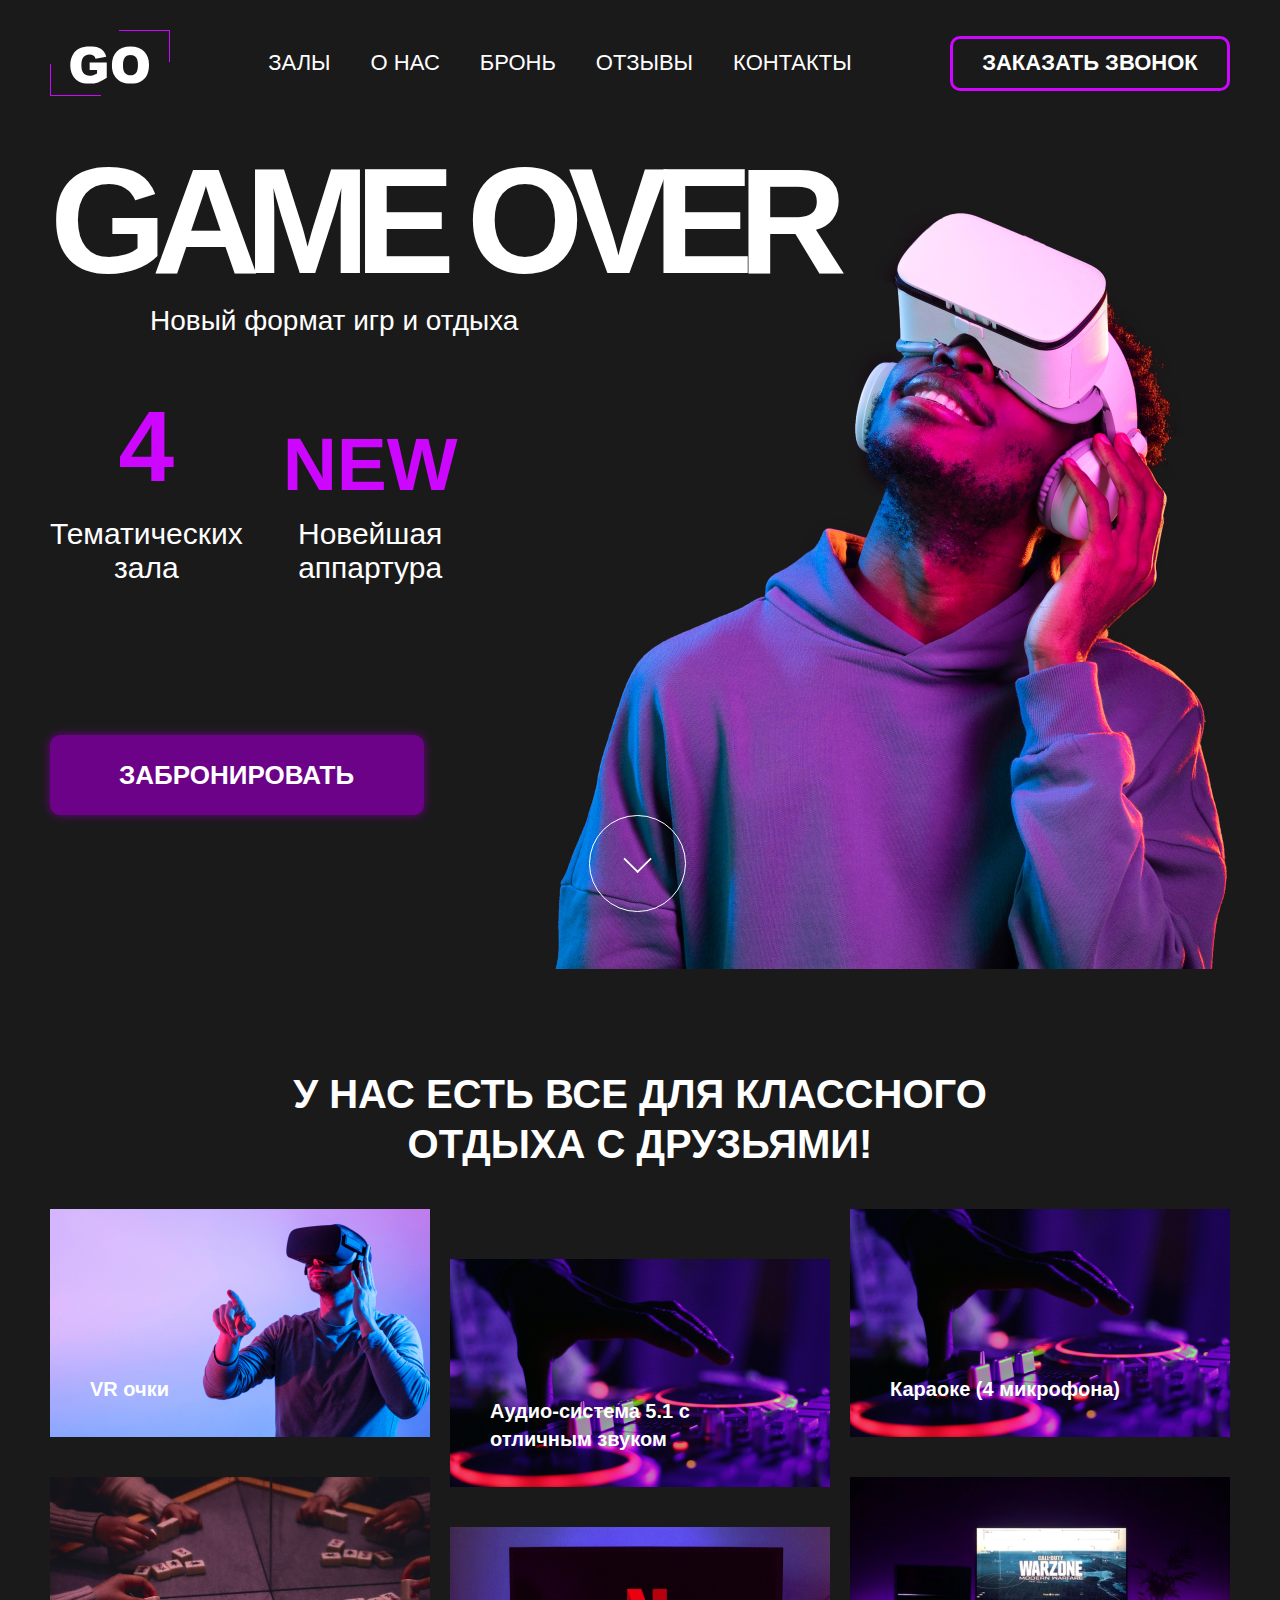
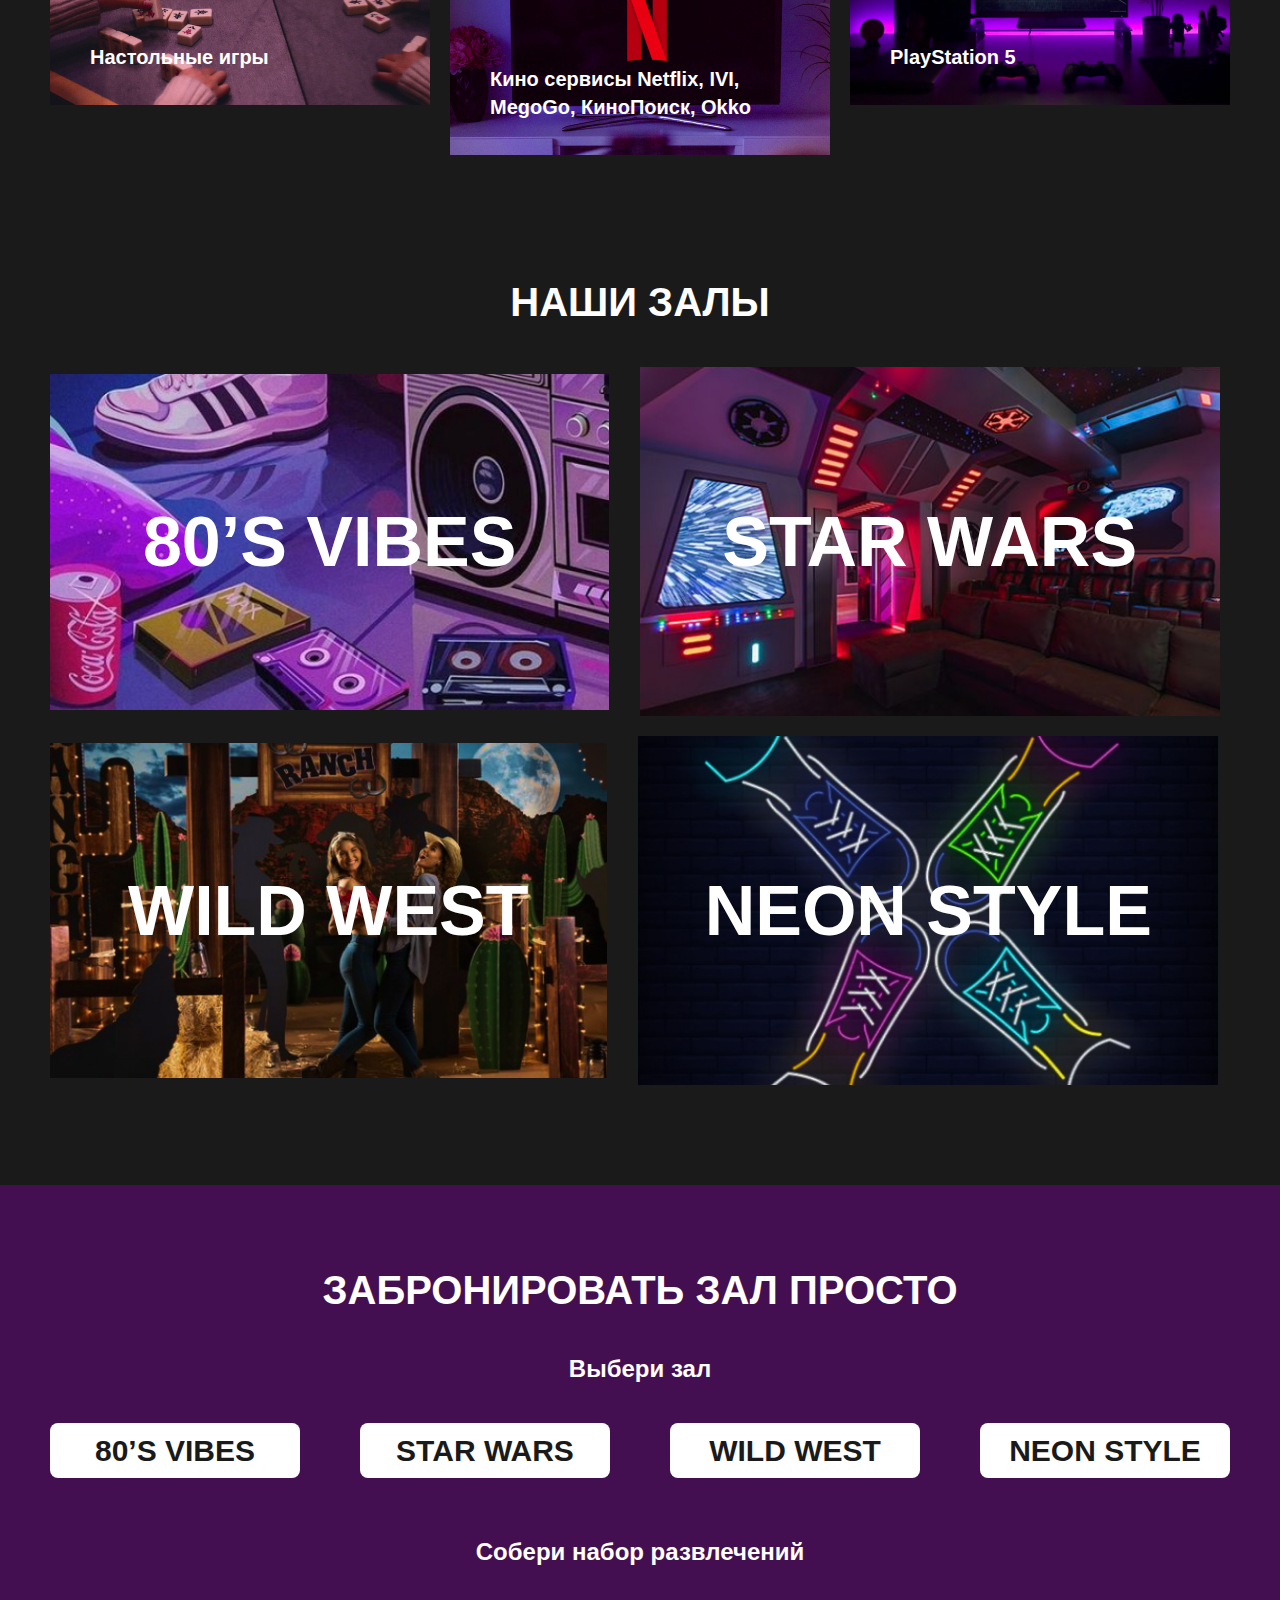
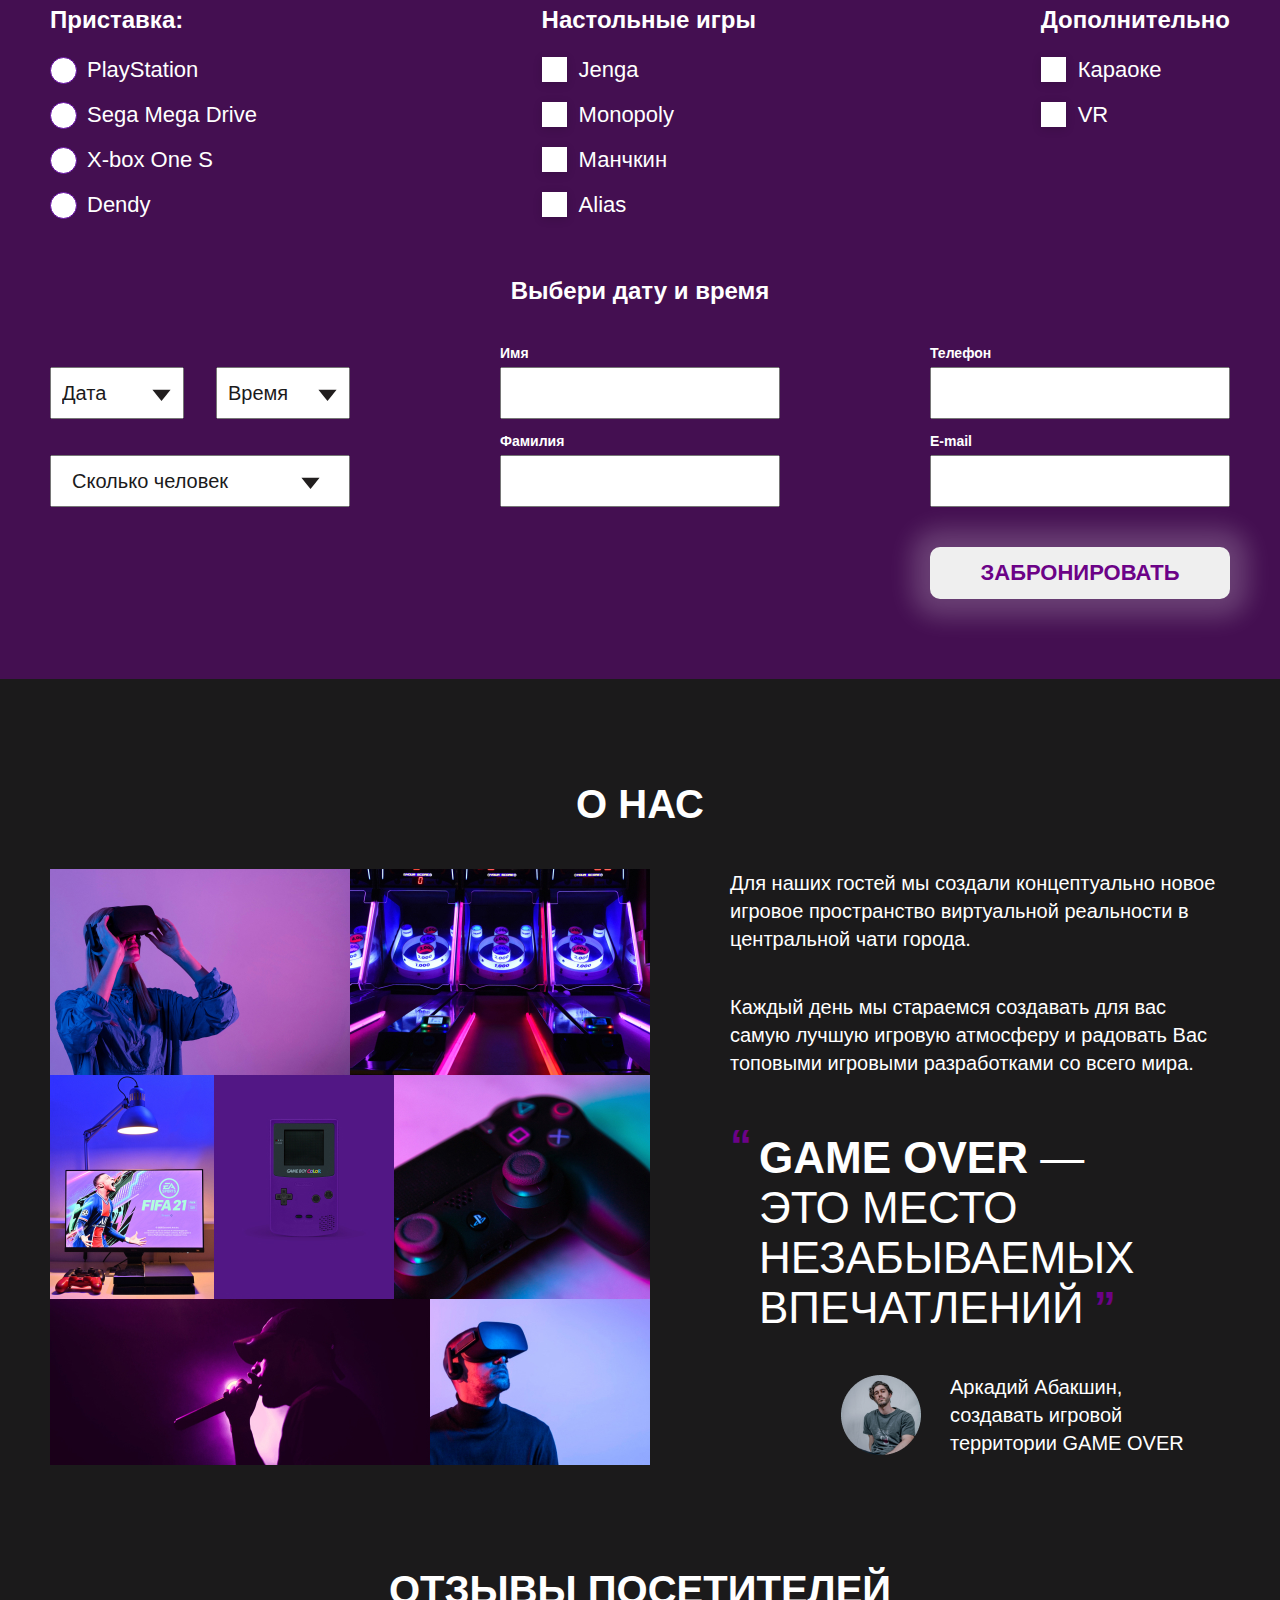
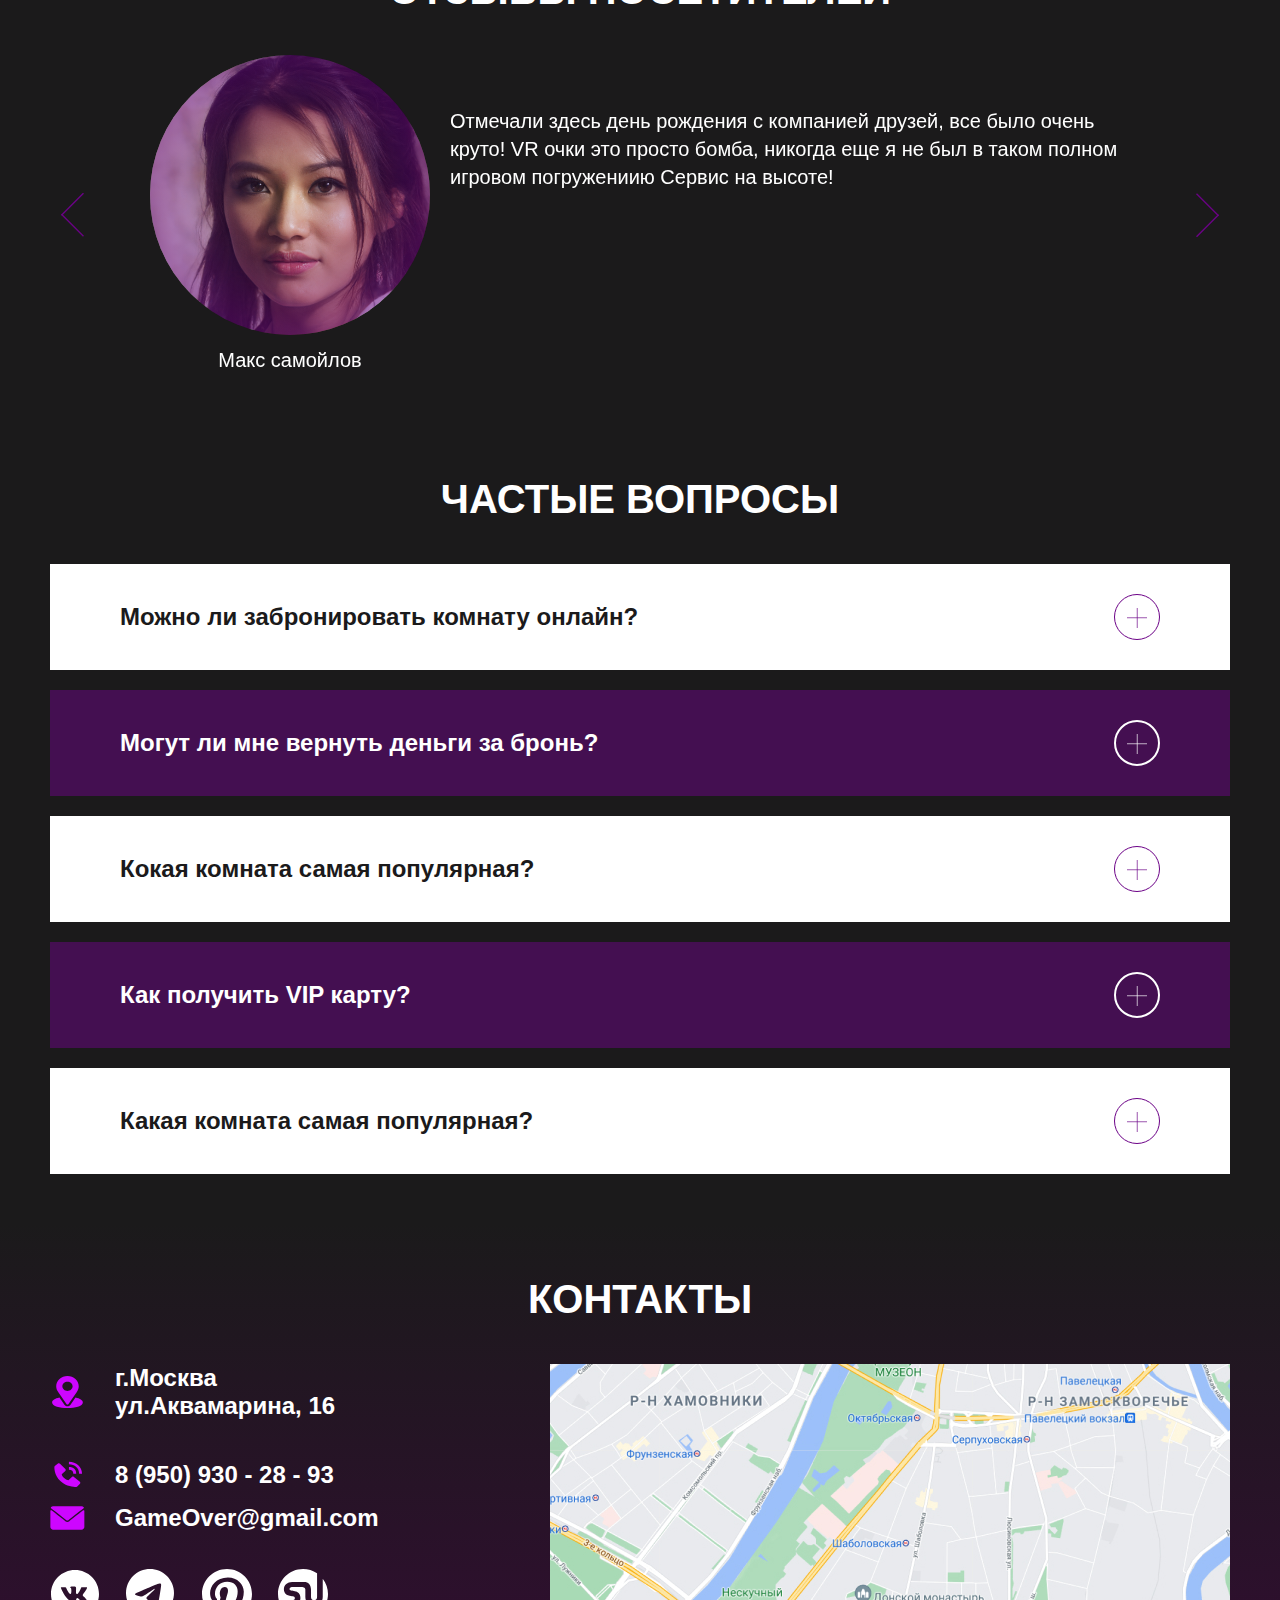
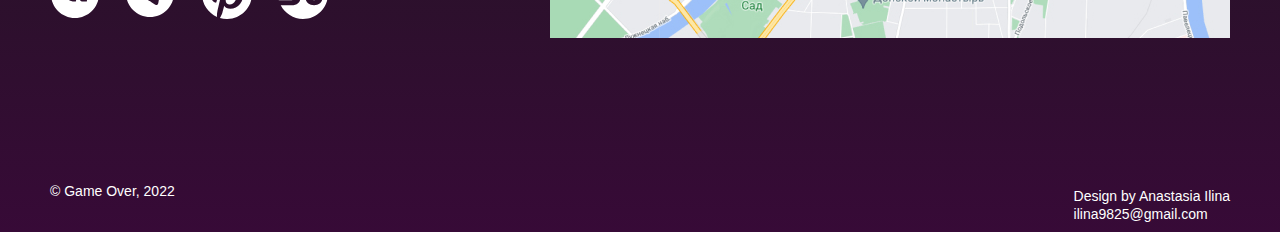
==== commit a6aab0f2: "swiper" ====
--- a/index.html
+++ b/index.html
@@ -7,6 +7,7 @@
     <meta name="viewport" content="width=device-width, initial-scale=1.0">
     <link rel="icon" type="image/svg+xml" href="assets/img/icon.svg">
     <link rel="stylesheet" href="index.css">
+    <script src="script/swiper-bundle.min.js"></script>
     <script src="./script/main.js" type="module"></script>
     <title>Проект GO</title>
 </head>
@@ -302,46 +303,52 @@
         <section class="section" id="reviews">
             <div class="container">
                 <h2 class="section__title section__title_reviews">Отзывы посетителей</h2>
-                <div class="reviews">
-                    <ul class="reviews__list">
-                        <li class="reviews__item">
-                            <figure class="avatar">
-                                <div class="avatar__gradient">
-                                    <img class="avatar__img" src="assets/img/user-avatar_01.jpg" alt="Фото посетителя">
-                                </div>
-
-                                <figcaption class="avatar__description">Макс самойлов</figcaption>
-                            </figure>
-                            <p class="reviews__text">
-                                Отмечали здесь день рождения с компанией друзей, все было очень круто! VR очки это просто бомба, никогда еще я не был в таком полном игровом погружениию Сервис на высоте!
-                            </p>
-                        </li>
-                        <li class="reviews__item">
-                            <figure class="avatar">
-                                <div class="avatar__gradient">
-                                    <img class="avatar__img" src="assets/img/user-avatar_02.jpg" alt="Фото посетителя">
-
-                                </div>
-                                <figcaption class="avatar__description">Оксана Григорьева</figcaption>
-                            </figure>
-                            <p class="reviews__text">
-                                Были в комнате Дикий Запад, пели в караоке под Шакиру, отличный получился корпоратив! У нас в городе больше нет подобных заведений
-                            </p>
-                        </li>
-                        <li class="reviews__item">
-                            <figure class="avatar">
-                                <div class="avatar__gradient">
-                                    <img class="avatar__img" src="assets/img/user-avatar_03.jpg" alt="Фото посетителя">
-
-                                </div>
-                                <figcaption class="avatar__description">Никита Ященко</figcaption>
-                            </figure>
-                            <p class="reviews__text">
-                                Отмечали здесь день рождения с компанией друзей, все было очень круто! VR очки это просто бомба, никогда еще я не был в таком полном игровом погружениию Сервис на высоте!
-                            </p>
-                        </li>
-
-                    </ul>
+                <div class="reviews ">
+                    <div class="slider-button-prev"></div>
+                    <div class="slider-button-next"></div>
+                    <div class="swiper">
+                        <ul class="reviews__list swiper-wrapper">
+                            <li class="reviews__item swiper-slide">
+                                <figure class="avatar">
+                                    <div class="avatar__gradient">
+                                        <img class="avatar__img" src="assets/img/user-avatar_01.jpg" alt="Фото посетителя">
+                                    </div>
+
+                                    <figcaption class="avatar__description">Макс самойлов</figcaption>
+                                </figure>
+                                <p class="reviews__text">
+                                    Отмечали здесь день рождения с компанией друзей, все было очень круто! VR очки это просто бомба, никогда еще я не был в таком полном игровом погружениию Сервис на высоте!
+                                </p>
+                            </li>
+                            <li class="reviews__item swiper-slide">
+                                <figure class="avatar">
+                                    <div class="avatar__gradient">
+                                        <img class="avatar__img" src="assets/img/user-avatar_02.jpg" alt="Фото посетителя">
+
+                                    </div>
+                                    <figcaption class="avatar__description">Оксана Григорьева</figcaption>
+                                </figure>
+                                <p class="reviews__text">
+                                    Были в комнате Дикий Запад, пели в караоке под Шакиру, отличный получился корпоратив! У нас в городе больше нет подобных заведений
+                                </p>
+                            </li>
+                            <li class="reviews__item swiper-slide">
+                                <figure class="avatar">
+                                    <div class="avatar__gradient">
+                                        <img class="avatar__img" src="assets/img/user-avatar_03.jpg" alt="Фото посетителя">
+
+                                    </div>
+                                    <figcaption class="avatar__description">Никита Ященко</figcaption>
+                                </figure>
+                                <p class="reviews__text">
+                                    Отмечали здесь день рождения с компанией друзей, все было очень круто! VR очки это просто бомба, никогда еще я не был в таком полном игровом погружениию Сервис на высоте!
+                                </p>
+                            </li>
+
+                        </ul>
+
+                    </div>
+
                 </div>
             </div>
 
--- a/index.css
+++ b/index.css
@@ -1,5 +1,6 @@
 @import './css/default.css';
 @import './css/common.css';
+@import './css/swiper-bundle.min.css';
 @import './css/blocks/header.css';
 @import './css/blocks/banner.css';
 @import './css/blocks/vibes.css';
